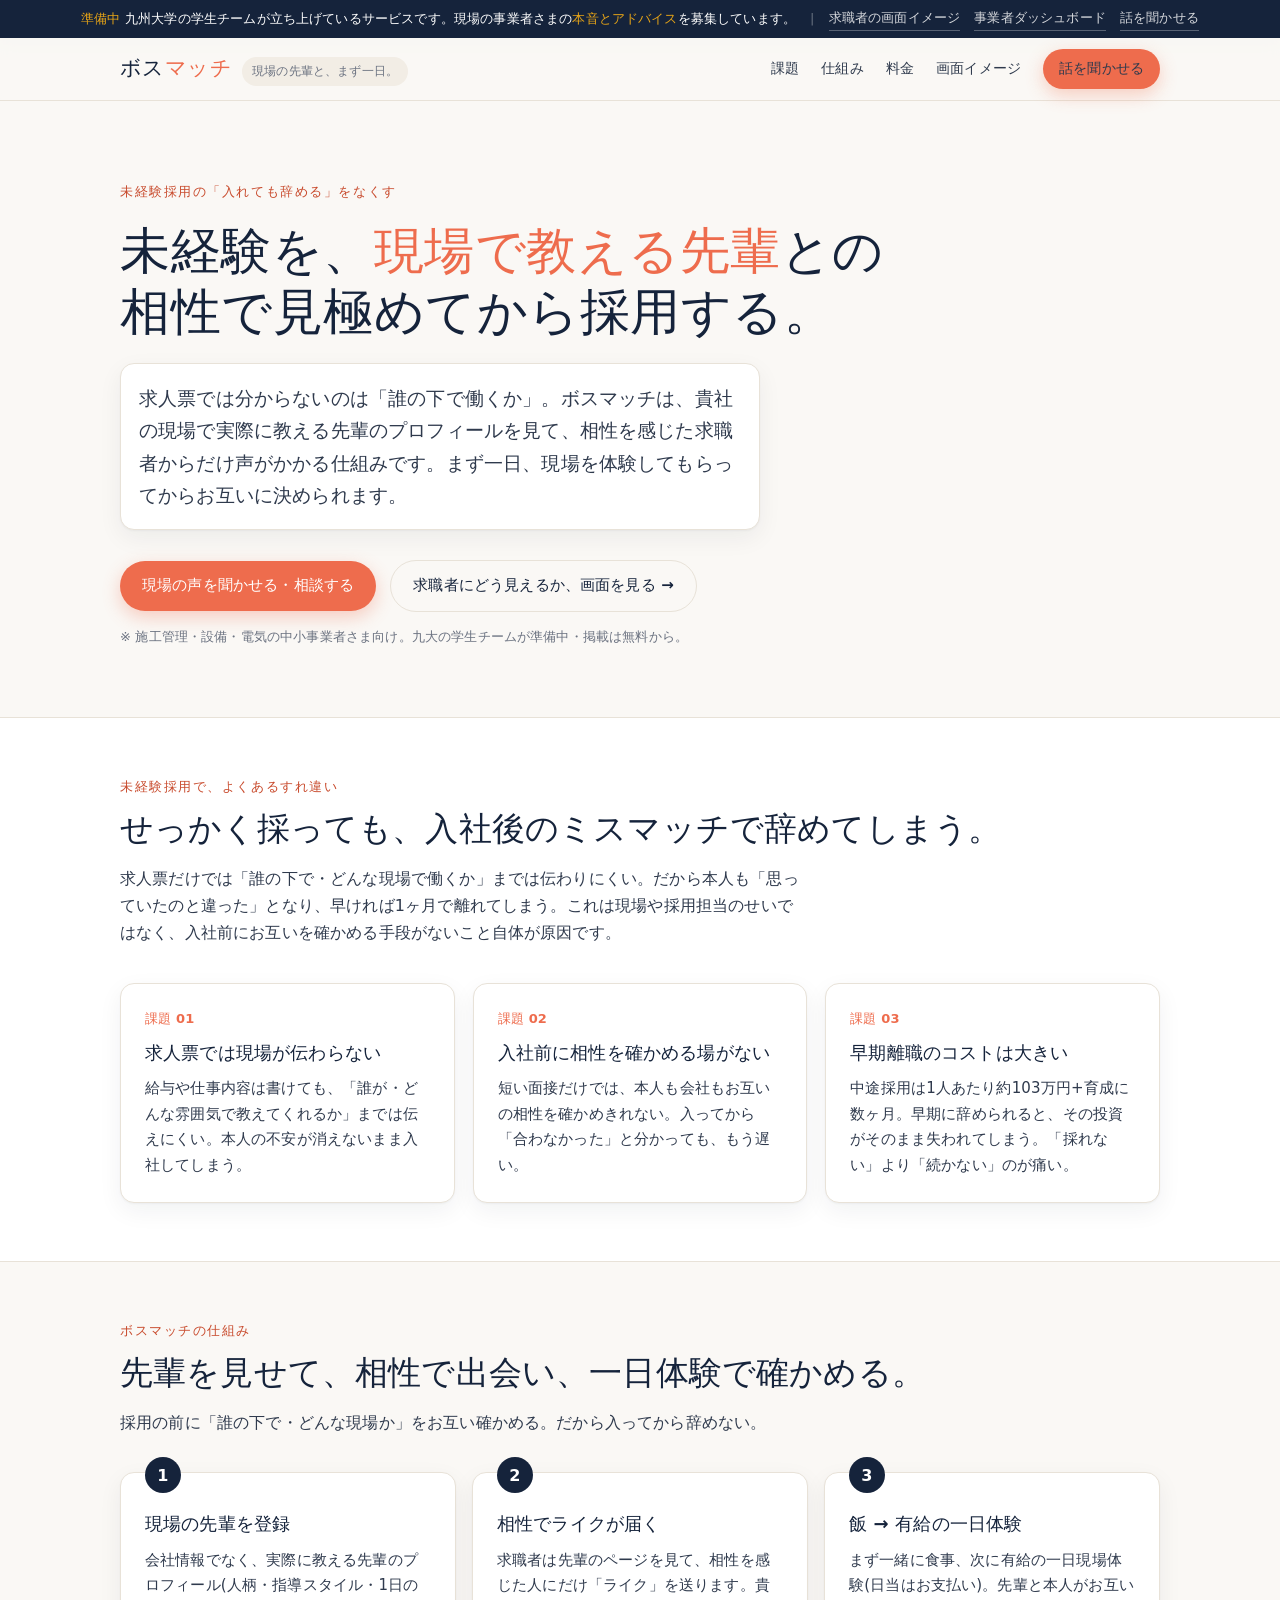
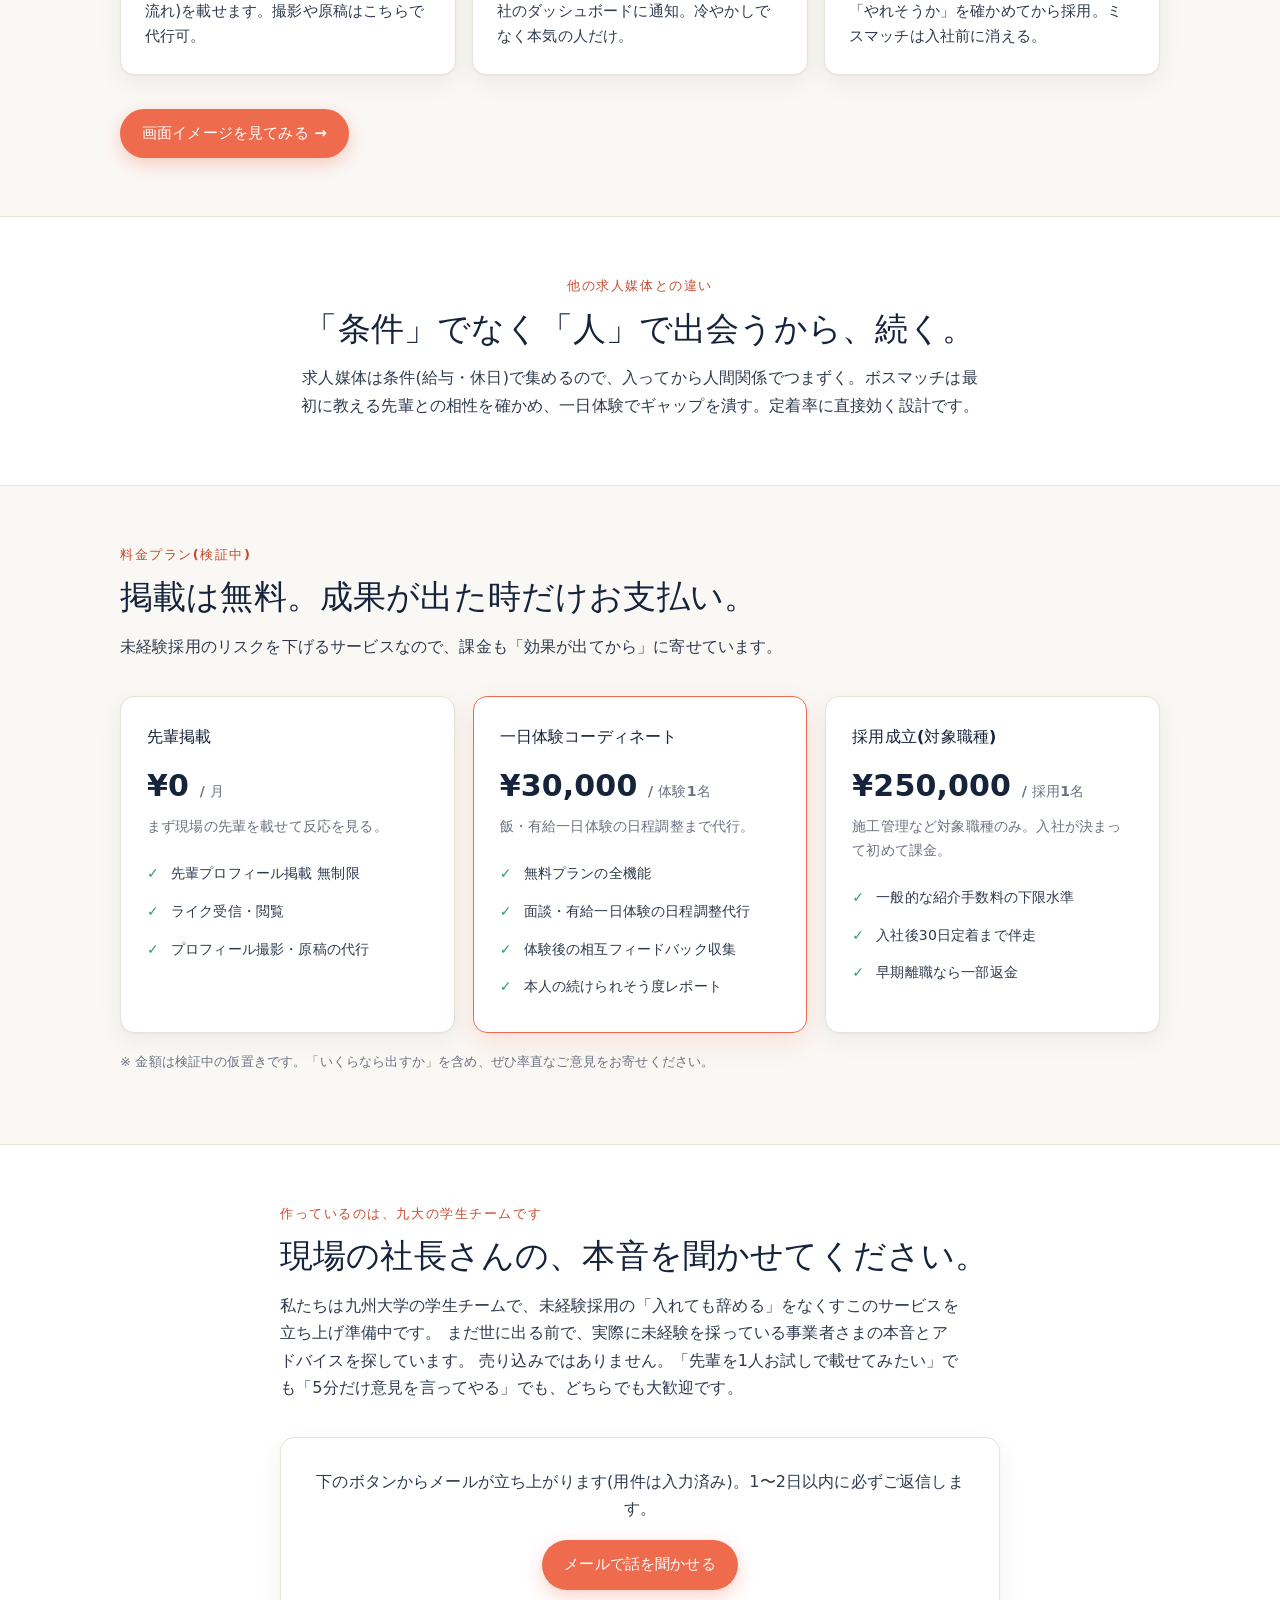
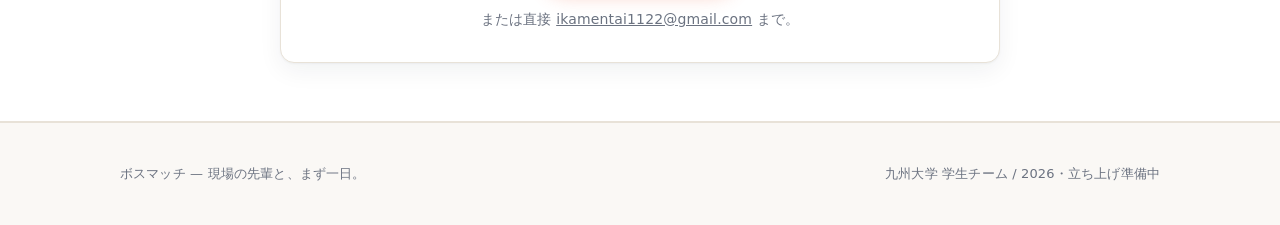
==== index.html @ 713e3112 "sync from claude-system@71041a8" ====
<!DOCTYPE html>
<html lang="ja">
<head>
<meta charset="utf-8">
<meta name="viewport" content="width=device-width, initial-scale=1">
<title>ボスマッチ｜現場の先輩と相性で出会い、一日体験してから採用する</title>
<meta name="description" content="ボスマッチは、未経験採用の『入れても辞める』を、現場で実際に教える先輩との相性マッチング＋有給の一日職場体験でなくす仕組みです。施工管理・設備・電気の中小事業者向け。九州大学の学生チームが立ち上げ準備中で、現場の事業者さまの声を募集しています。">
<meta name="robots" content="index,follow">
<link rel="canonical" href="https://ikamentai1122.github.io/zeroichi-mockup/">
<!-- OGP -->
<meta property="og:type" content="website">
<meta property="og:title" content="ボスマッチ｜現場の先輩と相性で出会い、一日体験してから採用する">
<meta property="og:description" content="未経験採用の『入れても辞める』を、教える先輩との相性＋一日職場体験でなくす。九大の学生チームが準備中。現場の声を募集しています。">
<meta property="og:url" content="https://ikamentai1122.github.io/zeroichi-mockup/">
<meta property="og:site_name" content="ボスマッチ">
<meta property="og:locale" content="ja_JP">
<meta name="twitter:card" content="summary">
<link rel="stylesheet" href="styles.css">
<script type="application/ld+json">
{
  "@context": "https://schema.org",
  "@graph": [
    {"@type": "Organization", "name": "ボスマッチ", "url": "https://ikamentai1122.github.io/zeroichi-mockup/", "description": "未経験採用の『入れても辞める』を、現場で実際に教える先輩との相性マッチング＋有給の一日職場体験でなくすサービス。九州大学の学生チームが運営。", "areaServed": "福岡", "email": "ikamentai1122@gmail.com"},
    {"@type": "WebSite", "name": "ボスマッチ", "url": "https://ikamentai1122.github.io/zeroichi-mockup/", "inLanguage": "ja"}
  ]
}
</script>
</head>
<body>

<!-- 正直バナー: モック偽装でなく「学生が準備中・声を募集」 -->
<div class="demobar">
  <span><b>準備中</b> 九州大学の学生チームが立ち上げているサービスです。現場の事業者さまの<b>本音とアドバイス</b>を募集しています。</span>
  <span class="sep">|</span>
  <a href="seekers.html">求職者の画面イメージ</a>
  <a href="employer.html">事業者ダッシュボード</a>
  <a href="#contact">話を聞かせる</a>
</div>

<header class="site">
  <div class="wrap bar">
    <a class="brand" href="index.html">
      <span class="mark">ボス<em>マッチ</em></span>
      <span class="tag">現場の先輩と、まず一日。</span>
    </a>
    <nav class="navlinks">
      <a href="#problem">課題</a>
      <a href="#how">仕組み</a>
      <a href="#price">料金</a>
      <a href="seekers.html">画面イメージ</a>
      <a class="btn btn-primary btn-sm" href="#contact">話を聞かせる</a>
    </nav>
  </div>
</header>

<!-- HERO -->
<section class="hero">
  <div class="wrap">
    <span class="kicker">未経験採用の「入れても辞める」をなくす</span>
    <h1>未経験を、<em>現場で教える先輩</em>との<br>相性で見極めてから採用する。</h1>
    <p class="lead">
      求人票では分からないのは「誰の下で働くか」。ボスマッチは、貴社の<b>現場で実際に教える先輩</b>のプロフィールを見て、相性を感じた求職者からだけ声がかかる仕組みです。まず一日、現場を体験してもらってからお互いに決められます。
    </p>
    <div class="cta-row">
      <a class="btn btn-primary" href="#contact">現場の声を聞かせる・相談する</a>
      <a class="btn btn-ghost" href="seekers.html">求職者にどう見えるか、画面を見る →</a>
    </div>
    <p class="note">※ 施工管理・設備・電気の中小事業者さま向け。九大の学生チームが準備中・掲載は無料から。</p>
  </div>
</section>

<!-- PROBLEM -->
<section class="block alt" id="problem">
  <div class="wrap">
    <p class="eyebrow">未経験採用で、よくあるすれ違い</p>
    <h2 class="section">せっかく採っても、入社後のミスマッチで辞めてしまう。</h2>
    <p class="section-lead">求人票だけでは「誰の下で・どんな現場で働くか」までは伝わりにくい。だから本人も「思っていたのと違った」となり、早ければ1ヶ月で離れてしまう。これは現場や採用担当のせいではなく、<b>入社前にお互いを確かめる手段がない</b>こと自体が原因です。</p>
    <div class="cols">
      <div class="card">
        <div class="ix">課題 01</div>
        <h3>求人票では現場が伝わらない</h3>
        <p>給与や仕事内容は書けても、「誰が・どんな雰囲気で教えてくれるか」までは伝えにくい。本人の不安が消えないまま入社してしまう。</p>
      </div>
      <div class="card">
        <div class="ix">課題 02</div>
        <h3>入社前に相性を確かめる場がない</h3>
        <p>短い面接だけでは、本人も会社もお互いの相性を確かめきれない。入ってから「合わなかった」と分かっても、もう遅い。</p>
      </div>
      <div class="card">
        <div class="ix">課題 03</div>
        <h3>早期離職のコストは大きい</h3>
        <p>中途採用は1人あたり約103万円+育成に数ヶ月。早期に辞められると、その投資がそのまま失われてしまう。「採れない」より「続かない」のが痛い。</p>
      </div>
    </div>
  </div>
</section>

<!-- HOW IT WORKS -->
<section class="block" id="how">
  <div class="wrap">
    <p class="eyebrow">ボスマッチの仕組み</p>
    <h2 class="section">先輩を見せて、相性で出会い、一日体験で確かめる。</h2>
    <p class="section-lead">採用の前に「誰の下で・どんな現場か」をお互い確かめる。だから入ってから辞めない。</p>
    <div class="steps">
      <div class="step">
        <h3>現場の先輩を登録</h3>
        <p>会社情報でなく、<b>実際に教える先輩</b>のプロフィール(人柄・指導スタイル・1日の流れ)を載せます。撮影や原稿はこちらで代行可。</p>
      </div>
      <div class="step">
        <h3>相性でライクが届く</h3>
        <p>求職者は先輩のページを見て、相性を感じた人にだけ「ライク」を送ります。貴社のダッシュボードに通知。冷やかしでなく本気の人だけ。</p>
      </div>
      <div class="step">
        <h3>飯 → 有給の一日体験</h3>
        <p>まず一緒に食事、次に<b>有給の一日現場体験</b>(日当はお支払い)。先輩と本人がお互い「やれそうか」を確かめてから採用。ミスマッチは入社前に消える。</p>
      </div>
    </div>
    <div style="margin-top:34px">
      <a class="btn btn-primary" href="seekers.html">画面イメージを見てみる →</a>
    </div>
  </div>
</section>

<!-- WHY -->
<section class="block alt">
  <div class="wrap narrow" style="text-align:center">
    <p class="eyebrow">他の求人媒体との違い</p>
    <h2 class="section">「条件」でなく「人」で出会うから、続く。</h2>
    <p class="section-lead" style="margin:0 auto 8px">求人媒体は条件(給与・休日)で集めるので、入ってから人間関係でつまずく。ボスマッチは最初に<b>教える先輩との相性</b>を確かめ、一日体験でギャップを潰す。定着率に直接効く設計です。</p>
  </div>
</section>

<!-- PRICING -->
<section class="block" id="price">
  <div class="wrap">
    <p class="eyebrow">料金プラン(検証中)</p>
    <h2 class="section">掲載は無料。成果が出た時だけお支払い。</h2>
    <p class="section-lead">未経験採用のリスクを下げるサービスなので、課金も「効果が出てから」に寄せています。</p>
    <div class="price-grid">
      <div class="plan">
        <div class="pname">先輩掲載</div>
        <div class="pprice">¥0 <small>/ 月</small></div>
        <p style="color:var(--muted);font-size:14px;margin:0">まず現場の先輩を載せて反応を見る。</p>
        <ul>
          <li>先輩プロフィール掲載 無制限</li>
          <li>ライク受信・閲覧</li>
          <li>プロフィール撮影・原稿の代行</li>
        </ul>
      </div>
      <div class="plan featured">
        <div class="pname">一日体験コーディネート</div>
        <div class="pprice">¥30,000 <small>/ 体験1名</small></div>
        <p style="color:var(--muted);font-size:14px;margin:0">飯・有給一日体験の日程調整まで代行。</p>
        <ul>
          <li>無料プランの全機能</li>
          <li>面談・有給一日体験の日程調整代行</li>
          <li>体験後の相互フィードバック収集</li>
          <li>本人の続けられそう度レポート</li>
        </ul>
      </div>
      <div class="plan">
        <div class="pname">採用成立(対象職種)</div>
        <div class="pprice">¥250,000 <small>/ 採用1名</small></div>
        <p style="color:var(--muted);font-size:14px;margin:0">施工管理など対象職種のみ。入社が決まって初めて課金。</p>
        <ul>
          <li>一般的な紹介手数料の下限水準</li>
          <li>入社後30日定着まで伴走</li>
          <li>早期離職なら一部返金</li>
        </ul>
      </div>
    </div>
    <p class="price-note">※ 金額は検証中の仮置きです。「いくらなら出すか」を含め、ぜひ率直なご意見をお寄せください。</p>
  </div>
</section>

<!-- CONTACT / 正直な学生起業の声募集 -->
<section class="block alt" id="contact">
  <div class="wrap narrow">
    <p class="eyebrow">作っているのは、九大の学生チームです</p>
    <h2 class="section">現場の社長さんの、本音を聞かせてください。</h2>
    <p class="section-lead">
      私たちは九州大学の学生チームで、未経験採用の「入れても辞める」をなくすこのサービスを立ち上げ準備中です。
      まだ世に出る前で、<b>実際に未経験を採っている事業者さまの本音とアドバイス</b>を探しています。
      売り込みではありません。「先輩を1人お試しで載せてみたい」でも「5分だけ意見を言ってやる」でも、どちらでも大歓迎です。
    </p>
    <div class="formcard" style="text-align:center">
      <p style="margin:0 0 18px;color:var(--ink-soft)">下のボタンからメールが立ち上がります(用件は入力済み)。1〜2日以内に必ずご返信します。</p>
      <a class="btn btn-primary"
         href="mailto:ikamentai1122@gmail.com?subject=%E3%83%9C%E3%82%B9%E3%83%9E%E3%83%83%E3%83%81%E3%81%B8%E3%81%AE%E9%80%A3%E7%B5%A1&body=%0A%E2%96%A0%E4%BC%9A%E7%A4%BE%E5%90%8D%EF%BC%9A%0A%E2%96%A0%E6%A5%AD%E7%A8%AE%EF%BC%88%E6%96%BD%E5%B7%A5%E7%AE%A1%E7%90%86%2F%E8%A8%AD%E5%82%99%2F%E9%9B%BB%E6%B0%97%E3%81%AA%E3%81%A9%EF%BC%89%EF%BC%9A%0A%E2%96%A0%E3%81%94%E6%8B%85%E5%BD%93%E8%80%85%E5%90%8D%EF%BC%9A%0A%0A%E2%96%A0%E4%BC%9D%E3%81%88%E3%81%9F%E3%81%84%E3%81%93%E3%81%A8%EF%BC%88%E3%81%A9%E3%82%8C%E3%81%8B%EF%BC%89%EF%BC%9A%0A%E3%83%BB%E5%85%88%E8%BC%A9%E3%82%921%E4%BA%BA%E3%81%8A%E8%A9%A6%E3%81%97%E3%81%A7%E8%BC%89%E3%81%9B%E3%81%A6%E3%81%BF%E3%81%9F%E3%81%84%0A%E3%83%BB5%E5%88%86%E3%81%A0%E3%81%91%E6%84%8F%E8%A6%8B%E3%82%92%E8%A8%80%E3%81%86%0A%0A%E2%96%A0%EF%BC%88%E3%82%82%E3%81%97%E3%82%88%E3%81%91%E3%82%8C%E3%81%B0%EF%BC%89%E3%81%93%E3%81%AE%E4%BB%95%E7%B5%84%E3%81%BF%E3%81%AB%E3%81%84%E3%81%8F%E3%82%89%E3%81%BE%E3%81%A7%E3%81%AA%E3%82%89%E5%87%BA%E3%81%9B%E3%82%8B%E3%81%8B%EF%BC%9A%0A">
        メールで話を聞かせる
      </a>
      <p style="margin:18px 0 0;font-size:14px;color:var(--muted)">
        または直接 <a href="mailto:ikamentai1122@gmail.com">ikamentai1122@gmail.com</a> まで。
      </p>
    </div>
  </div>
</section>

<footer class="site">
  <div class="wrap">
    <span>ボスマッチ — 現場の先輩と、まず一日。</span>
    <span>九州大学 学生チーム / 2026・立ち上げ準備中</span>
  </div>
</footer>

</body>
</html>

<!-- deploy 2026-06-25T09:44Z -->
---- styles.css ----
/* ボスマッチ — pitch 用モック共通スタイル。依存なし。 */
:root {
  --paper: #faf8f5;
  --surface: #ffffff;
  --ink: #15233b;
  --ink-soft: #2f3a4d;
  --muted: #6b7280;
  --line: #e8e2d8;
  --accent: #ee6c4d;      /* CTA / like */
  --accent-ink: #c84a2c;
  --navy: #15233b;
  --good: #2e9e6b;
  --amber: #e6a417;
  --radius: 14px;
  --shadow: 0 1px 2px rgba(21,35,59,.04), 0 8px 24px rgba(21,35,59,.06);
  --maxw: 1080px;
  font-synthesis-weight: none;
}

* { box-sizing: border-box; }
html { -webkit-text-size-adjust: 100%; }
body {
  margin: 0;
  font-family: system-ui, -apple-system, "Hiragino Kaku Gothic ProN",
    "Yu Gothic", Meiryo, sans-serif;
  color: var(--ink);
  background: var(--paper);
  line-height: 1.7;
  letter-spacing: .01em;
}
a { color: inherit; }
img { max-width: 100%; }

/* ---- demo bar ---- */
.demobar {
  background: var(--navy);
  color: #fff;
  font-size: 13px;
  padding: 7px 16px;
  display: flex;
  gap: 14px;
  align-items: center;
  justify-content: center;
  flex-wrap: wrap;
}
.demobar b { color: var(--amber); font-weight: 700; }
.demobar a {
  color: #fff;
  text-decoration: none;
  opacity: .82;
  border-bottom: 1px solid rgba(255,255,255,.35);
  padding-bottom: 1px;
}
.demobar a:hover { opacity: 1; }
.demobar .sep { opacity: .35; }

/* ---- layout ---- */
.wrap { max-width: var(--maxw); margin: 0 auto; padding: 0 20px; }
.narrow { max-width: 760px; }

/* ---- top nav ---- */
header.site {
  position: sticky; top: 0; z-index: 20;
  background: rgba(250,248,245,.86);
  backdrop-filter: saturate(1.4) blur(8px);
  border-bottom: 1px solid var(--line);
}
.site .bar {
  display: flex; align-items: center; justify-content: space-between;
  height: 62px;
}
.brand { display: flex; align-items: baseline; gap: 10px; text-decoration: none; }
.brand .mark {
  font-weight: 800; font-size: 21px; letter-spacing: .02em; color: var(--ink);
}
.brand .mark em { color: var(--accent); font-style: normal; }
.brand .tag { font-size: 12px; color: var(--muted); }
.navlinks { display: flex; gap: 22px; align-items: center; font-size: 14px; }
.navlinks a { text-decoration: none; color: var(--ink-soft); }
.navlinks a:hover { color: var(--accent-ink); }

/* ---- buttons ---- */
.btn {
  display: inline-flex; align-items: center; gap: 8px;
  font: inherit; font-weight: 700; font-size: 15px;
  padding: 12px 22px; border-radius: 999px; border: 0; cursor: pointer;
  text-decoration: none; transition: transform .05s ease, box-shadow .2s;
}
.btn:active { transform: translateY(1px); }
.btn-primary { background: var(--accent); color: #fff; box-shadow: 0 6px 18px rgba(238,108,77,.32); }
.btn-primary:hover { background: var(--accent-ink); }
.btn-ghost { background: transparent; color: var(--ink); border: 1px solid var(--line); }
.btn-ghost:hover { border-color: var(--ink); }
.btn-sm { padding: 8px 16px; font-size: 14px; }

/* ---- hero (LP) ---- */
.hero { padding: 76px 0 56px; }
.kicker {
  display: inline-block; font-size: 13px; font-weight: 700; letter-spacing: .12em;
  color: var(--accent-ink); text-transform: none; margin-bottom: 18px;
}
.hero h1 {
  font-size: clamp(30px, 5vw, 50px); line-height: 1.22; margin: 0 0 20px;
  letter-spacing: .01em; font-weight: 800;
}
.hero h1 em { color: var(--accent); font-style: normal; }
.hero p.lead { font-size: clamp(16px, 2.2vw, 19px); color: var(--ink-soft); max-width: 640px; margin: 0 0 30px; }
.hero .cta-row { display: flex; gap: 14px; flex-wrap: wrap; align-items: center; }
.hero .note { font-size: 13px; color: var(--muted); margin-top: 14px; }

/* ---- generic section ---- */
section.block { padding: 58px 0; }
section.block.alt { background: var(--surface); border-top: 1px solid var(--line); border-bottom: 1px solid var(--line); }
.eyebrow { font-size: 13px; font-weight: 700; letter-spacing: .12em; color: var(--accent-ink); margin: 0 0 10px; }
h2.section { font-size: clamp(24px, 3.4vw, 33px); margin: 0 0 14px; font-weight: 800; line-height: 1.3; }
.section-lead { color: var(--ink-soft); max-width: 680px; margin: 0 0 36px; font-size: 16px; }

/* ---- problem cards ---- */
.cols { display: grid; gap: 18px; grid-template-columns: repeat(3, 1fr); }
@media (max-width: 820px) { .cols { grid-template-columns: 1fr; } }
.card {
  background: var(--surface); border: 1px solid var(--line);
  border-radius: var(--radius); padding: 24px; box-shadow: var(--shadow);
}
.card .ix { font-size: 13px; font-weight: 700; color: var(--accent); margin-bottom: 8px; }
.card h3 { margin: 0 0 8px; font-size: 18px; }
.card p { margin: 0; color: var(--ink-soft); font-size: 15px; }

/* ---- steps ---- */
.steps { counter-reset: s; display: grid; gap: 16px; grid-template-columns: repeat(3,1fr); }
@media (max-width: 820px) { .steps { grid-template-columns: 1fr; } }
.step { position: relative; background: var(--surface); border: 1px solid var(--line); border-radius: var(--radius); padding: 28px 24px 24px; box-shadow: var(--shadow); }
.step::before {
  counter-increment: s; content: counter(s);
  position: absolute; top: -16px; left: 24px;
  width: 36px; height: 36px; border-radius: 50%;
  background: var(--navy); color: #fff; font-weight: 800;
  display: grid; place-items: center; font-size: 16px;
}
.step h3 { margin: 8px 0 8px; font-size: 18px; }
.step p { margin: 0; color: var(--ink-soft); font-size: 15px; }

/* ---- pricing ---- */
.price-grid { display: grid; gap: 18px; grid-template-columns: repeat(3,1fr); }
@media (max-width: 820px) { .price-grid { grid-template-columns: 1fr; } }
.plan { background: var(--surface); border: 1px solid var(--line); border-radius: var(--radius); padding: 26px; box-shadow: var(--shadow); }
.plan.featured { border-color: var(--accent); box-shadow: 0 10px 30px rgba(238,108,77,.16); }
.plan .pname { font-weight: 700; font-size: 16px; }
.plan .pprice { font-size: 30px; font-weight: 800; margin: 10px 0 4px; }
.plan .pprice small { font-size: 14px; color: var(--muted); font-weight: 600; }
.plan ul { padding-left: 0; list-style: none; margin: 16px 0 0; }
.plan li { padding: 7px 0 7px 24px; position: relative; font-size: 14px; color: var(--ink-soft); }
.plan li::before { content: "✓"; position: absolute; left: 0; color: var(--good); font-weight: 800; }
.price-note { font-size: 13px; color: var(--muted); margin-top: 18px; }

/* ---- lead form ---- */
.formcard { background: var(--surface); border: 1px solid var(--line); border-radius: var(--radius); padding: 30px; box-shadow: var(--shadow); }
.formrow { display: grid; gap: 14px; grid-template-columns: 1fr 1fr; }
@media (max-width: 640px) { .formrow { grid-template-columns: 1fr; } }
label.fl { font-size: 13px; font-weight: 700; color: var(--ink-soft); display: block; margin-bottom: 6px; }
.inp { width: 100%; padding: 11px 13px; border: 1px solid var(--line); border-radius: 10px; font: inherit; background: #fff; }
.inp:focus { outline: 2px solid rgba(238,108,77,.4); border-color: var(--accent); }

/* ---- footer ---- */
footer.site { padding: 40px 0; border-top: 1px solid var(--line); color: var(--muted); font-size: 13px; }
footer.site .wrap { display: flex; justify-content: space-between; gap: 16px; flex-wrap: wrap; }

/* ===== matching app shell (seekers / employer) ===== */
.appshell { max-width: 900px; margin: 0 auto; padding: 24px 20px 60px; }
.apphead { display: flex; align-items: baseline; justify-content: space-between; gap: 12px; margin-bottom: 6px; flex-wrap: wrap; }
.apphead h1 { font-size: 24px; margin: 0; }
.apphead .sub { color: var(--muted); font-size: 14px; margin: 4px 0 22px; }
.bizchip { display: inline-flex; align-items: center; gap: 8px; background: var(--surface); border: 1px solid var(--line); border-radius: 999px; padding: 6px 14px; font-size: 13px; font-weight: 700; box-shadow: var(--shadow); }
.bizchip .dot { width: 8px; height: 8px; border-radius: 50%; background: var(--good); }

/* mentor grid */
.mentors { display: grid; gap: 16px; grid-template-columns: repeat(2,1fr); }
@media (max-width: 680px) { .mentors { grid-template-columns: 1fr; } }
.mentor { background: var(--surface); border: 1px solid var(--line); border-radius: var(--radius); padding: 18px; box-shadow: var(--shadow); cursor: pointer; transition: border-color .15s, transform .05s; }
.mentor:hover { border-color: #d8cfc1; }
.mentor:active { transform: translateY(1px); }
.mentor .top { display: flex; gap: 14px; align-items: center; }
.avatar { width: 56px; height: 56px; border-radius: 50%; display: grid; place-items: center; font-weight: 800; color: #fff; font-size: 20px; flex: 0 0 auto; }
.mentor .name { font-weight: 800; font-size: 17px; }
.mentor .role { font-size: 13px; color: var(--muted); }
.mentor .blurb { margin: 12px 0 0; font-size: 14px; color: var(--ink-soft); display: -webkit-box; -webkit-line-clamp: 4; -webkit-box-orient: vertical; overflow: hidden; }
.mbti { display: inline-block; font-size: 11px; font-weight: 800; letter-spacing: .04em; background: #ece6fb; color: #6a4bb5; padding: 2px 8px; border-radius: 999px; vertical-align: middle; margin-left: 4px; }
.tags { display: flex; gap: 6px; flex-wrap: wrap; margin-top: 12px; }
.tag { font-size: 12px; background: #f2ede5; color: var(--ink-soft); padding: 4px 10px; border-radius: 999px; }
.tag.live { background: #eafaf1; color: var(--good); }
.mentor .row { display: flex; align-items: center; justify-content: space-between; margin-top: 14px; }
.likebtn { display: inline-flex; align-items: center; gap: 7px; border: 1px solid var(--line); background: #fff; color: var(--accent-ink); font: inherit; font-weight: 700; font-size: 14px; padding: 8px 16px; border-radius: 999px; cursor: pointer; }
.likebtn:hover { border-color: var(--accent); }
.likebtn.liked { background: var(--accent); color: #fff; border-color: var(--accent); }
.likebtn .h { font-size: 15px; }

/* modal */
.modal-bg { position: fixed; inset: 0; background: rgba(21,35,59,.5); display: none; align-items: center; justify-content: center; padding: 20px; z-index: 60; }
.modal-bg.open { display: flex; }
.modal { background: var(--surface); border-radius: 18px; max-width: 480px; width: 100%; padding: 26px; box-shadow: 0 24px 60px rgba(0,0,0,.3); max-height: 90vh; overflow: auto; }
.modal .x { float: right; border: 0; background: none; font-size: 22px; cursor: pointer; color: var(--muted); line-height: 1; }
.modal h3 { margin: 4px 0 2px; font-size: 21px; }
.modal .mrole { color: var(--muted); font-size: 14px; margin-bottom: 14px; }
.modal .field { margin: 12px 0; }
.modal .field .k { font-size: 12px; font-weight: 700; color: var(--accent-ink); letter-spacing: .04em; }
.modal .field .v { font-size: 15px; color: var(--ink-soft); }
.modal .actions { margin-top: 20px; display: flex; gap: 10px; }

/* employer leads */
.leads { display: grid; gap: 14px; }
.lead { background: var(--surface); border: 1px solid var(--line); border-radius: var(--radius); padding: 18px; box-shadow: var(--shadow); }
.lead .lt { display: flex; gap: 14px; align-items: center; }
.lead .seeker { font-weight: 800; font-size: 16px; }
.lead .meta { font-size: 13px; color: var(--muted); }
.lead .liketo { font-size: 14px; color: var(--ink-soft); margin: 12px 0 0; }
.lead .liketo b { color: var(--ink); }
.lead .actions { display: flex; gap: 10px; margin-top: 14px; flex-wrap: wrap; }
.badge-new { font-size: 11px; font-weight: 800; color: #fff; background: var(--accent); padding: 3px 9px; border-radius: 999px; margin-left: 8px; }
.lead.contacted { opacity: .72; }
.status-pill { font-size: 12px; font-weight: 700; color: var(--good); display: inline-flex; align-items: center; gap: 6px; }
.empty { text-align: center; color: var(--muted); padding: 48px 20px; border: 1px dashed var(--line); border-radius: var(--radius); }

/* toast */
.toast { position: fixed; left: 50%; bottom: 28px; transform: translateX(-50%) translateY(20px); background: var(--navy); color: #fff; padding: 13px 20px; border-radius: 12px; font-size: 14px; box-shadow: 0 12px 30px rgba(0,0,0,.25); opacity: 0; pointer-events: none; transition: all .3s; z-index: 80; max-width: 90vw; }
.toast.show { opacity: 1; transform: translateX(-50%) translateY(0); }

/* ===== mobile (phones) ===== */
@media (max-width: 720px) {
  .wrap { padding: 0 16px; }

  /* demo bar — compact, tidy wrapping */
  .demobar { font-size: 11.5px; gap: 6px 12px; padding: 6px 14px; line-height: 1.5; }
  .demobar .sep { display: none; }

  /* top nav — drop in-page anchor links, keep brand + primary CTA.
     (page navigation is still available from the DEMO bar above) */
  .site .bar { height: 56px; }
  .brand .mark { font-size: 19px; }
  .brand .tag { display: none; }
  .navlinks { gap: 0; }
  .navlinks a:not(.btn) { display: none; }
  .navlinks .btn-sm { padding: 8px 14px; }

  /* tighter vertical rhythm */
  .hero { padding: 40px 0 34px; }
  .hero .cta-row { gap: 10px; }
  .hero .cta-row .btn { width: 100%; justify-content: center; }
  section.block { padding: 40px 0; }
  .section-lead { margin-bottom: 26px; }

  /* roomier-but-not-huge cards */
  .card, .step, .plan { padding: 20px; }
  .formcard { padding: 22px 18px; }
}

@media (max-width: 480px) {
  .hero h1 { font-size: 28px; }
  .apphead h1 { font-size: 21px; }
  .modal { padding: 22px 18px; }
}
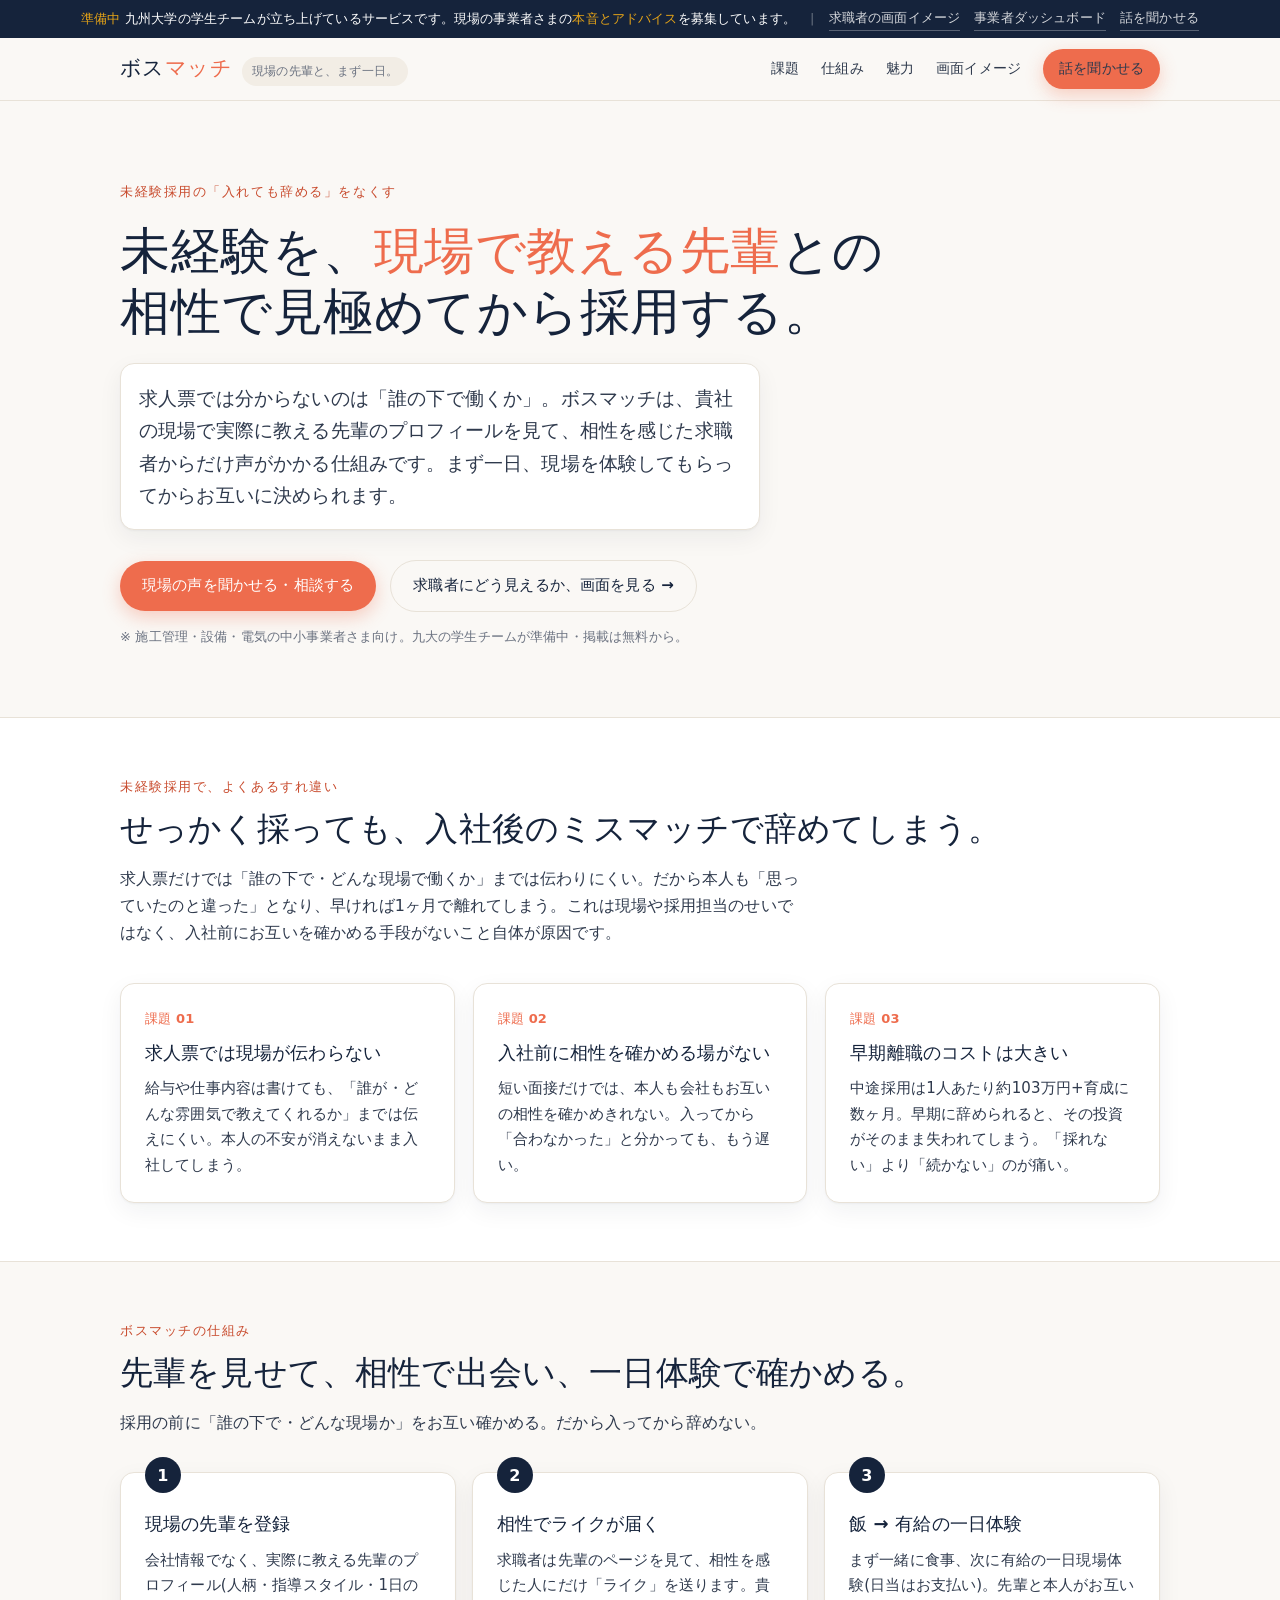
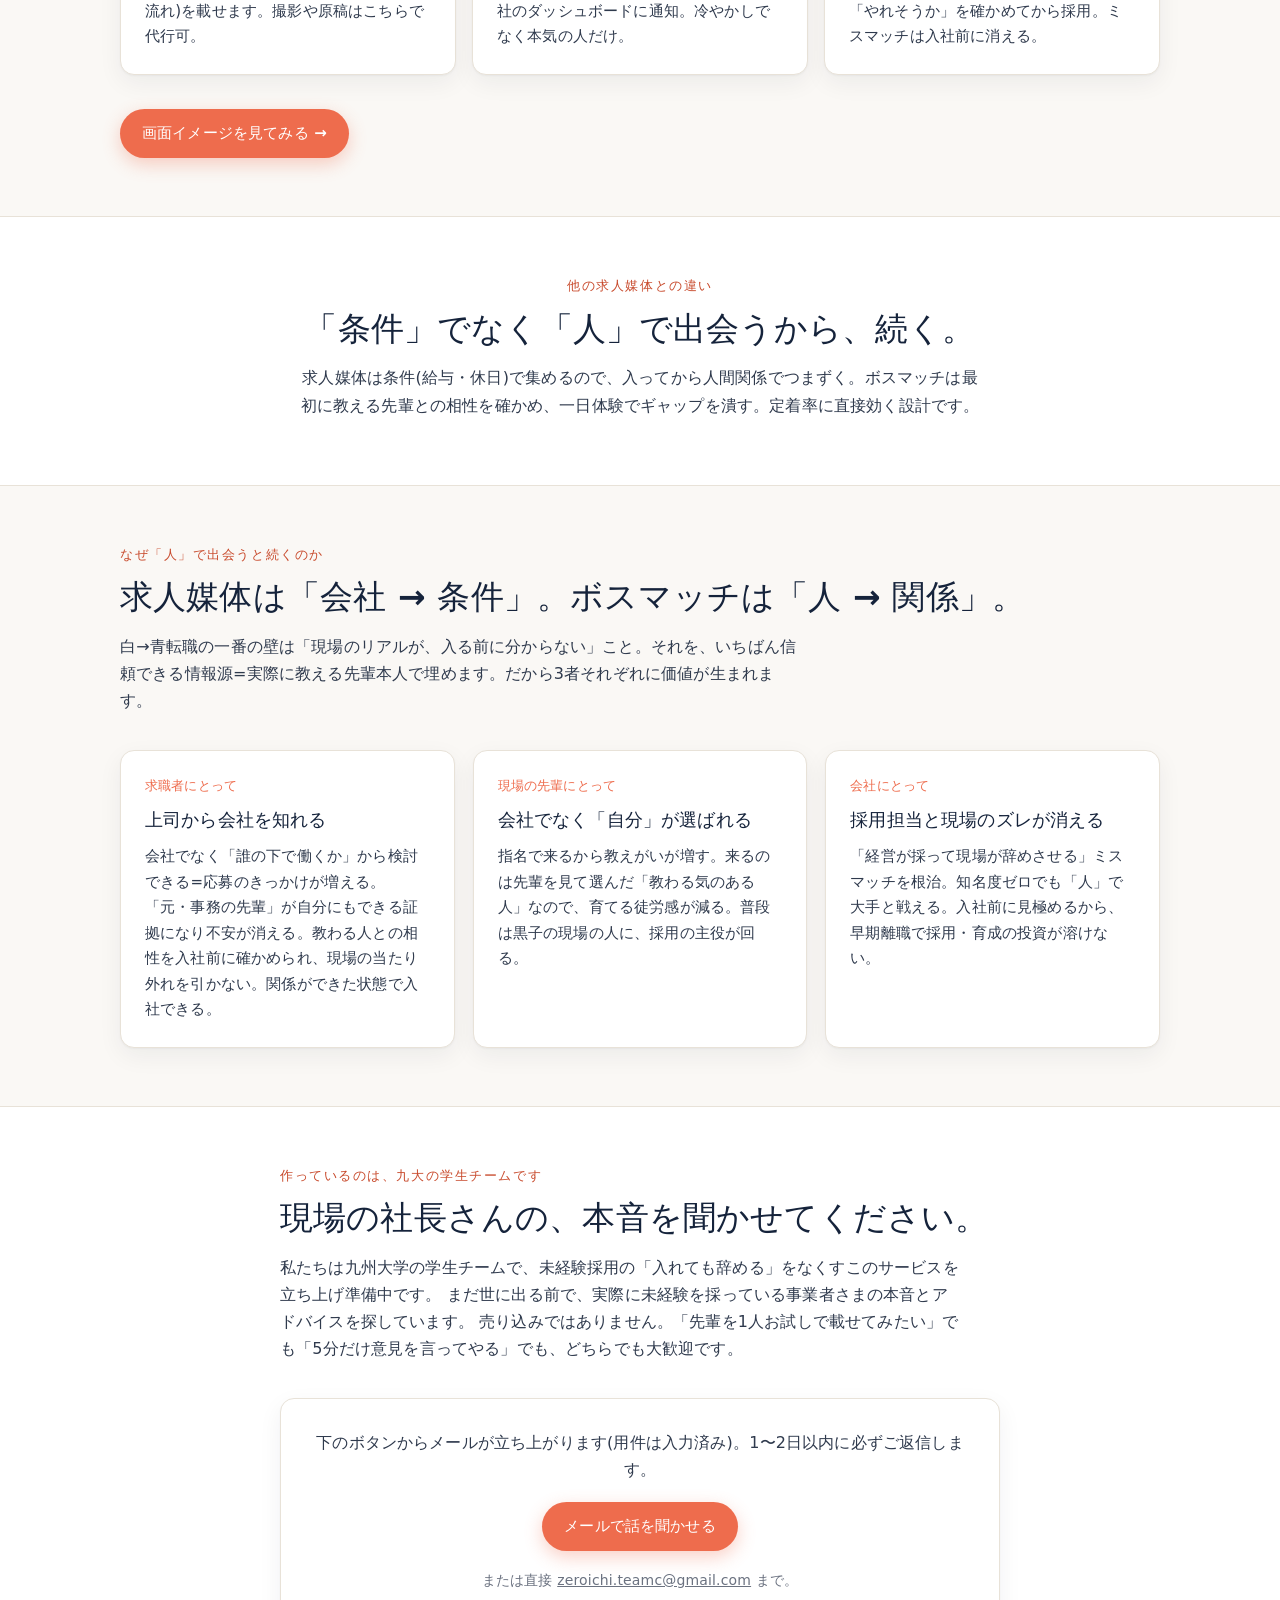
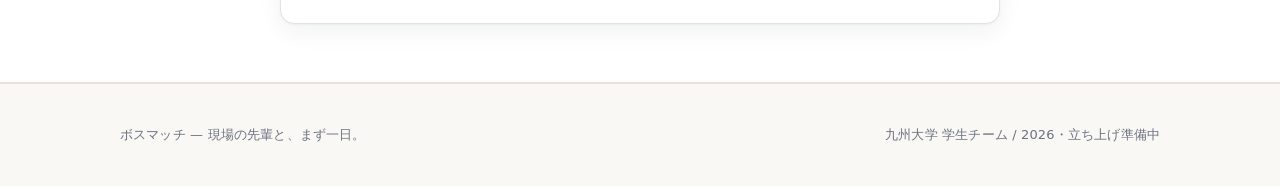
==== commit a9f6e4ec: "sync from claude-system@0bc0520" ====
--- a/index.html
+++ b/index.html
@@ -3,6 +3,7 @@
 <head>
 <meta charset="utf-8">
 <meta name="viewport" content="width=device-width, initial-scale=1">
+<meta name="google-site-verification" content="MDZ4ReIEOUEKO-KMH30pqpUJMdGcXRpo6S4hasslqj8" />
 <title>ボスマッチ｜現場の先輩と相性で出会い、一日体験してから採用する</title>
 <meta name="description" content="ボスマッチは、未経験採用の『入れても辞める』を、現場で実際に教える先輩との相性マッチング＋有給の一日職場体験でなくす仕組みです。施工管理・設備・電気の中小事業者向け。九州大学の学生チームが立ち上げ準備中で、現場の事業者さまの声を募集しています。">
 <meta name="robots" content="index,follow">
@@ -20,7 +21,7 @@
 {
   "@context": "https://schema.org",
   "@graph": [
-    {"@type": "Organization", "name": "ボスマッチ", "url": "https://ikamentai1122.github.io/zeroichi-mockup/", "description": "未経験採用の『入れても辞める』を、現場で実際に教える先輩との相性マッチング＋有給の一日職場体験でなくすサービス。九州大学の学生チームが運営。", "areaServed": "福岡", "email": "ikamentai1122@gmail.com"},
+    {"@type": "Organization", "name": "ボスマッチ", "url": "https://ikamentai1122.github.io/zeroichi-mockup/", "description": "未経験採用の『入れても辞める』を、現場で実際に教える先輩との相性マッチング＋有給の一日職場体験でなくすサービス。九州大学の学生チームが運営。", "areaServed": "福岡", "email": "zeroichi.teamc@gmail.com"},
     {"@type": "WebSite", "name": "ボスマッチ", "url": "https://ikamentai1122.github.io/zeroichi-mockup/", "inLanguage": "ja"}
   ]
 }
@@ -46,7 +47,7 @@
     <nav class="navlinks">
       <a href="#problem">課題</a>
       <a href="#how">仕組み</a>
-      <a href="#price">料金</a>
+      <a href="#value">魅力</a>
       <a href="seekers.html">画面イメージ</a>
       <a class="btn btn-primary btn-sm" href="#contact">話を聞かせる</a>
     </nav>
@@ -130,46 +131,29 @@
   </div>
 </section>
 
-<!-- PRICING -->
-<section class="block" id="price">
+<!-- VALUE / 魅力 -->
+<section class="block" id="value">
   <div class="wrap">
-    <p class="eyebrow">料金プラン(検証中)</p>
-    <h2 class="section">掲載は無料。成果が出た時だけお支払い。</h2>
-    <p class="section-lead">未経験採用のリスクを下げるサービスなので、課金も「効果が出てから」に寄せています。</p>
-    <div class="price-grid">
-      <div class="plan">
-        <div class="pname">先輩掲載</div>
-        <div class="pprice">¥0 <small>/ 月</small></div>
-        <p style="color:var(--muted);font-size:14px;margin:0">まず現場の先輩を載せて反応を見る。</p>
-        <ul>
-          <li>先輩プロフィール掲載 無制限</li>
-          <li>ライク受信・閲覧</li>
-          <li>プロフィール撮影・原稿の代行</li>
-        </ul>
+    <p class="eyebrow">なぜ「人」で出会うと続くのか</p>
+    <h2 class="section">求人媒体は「会社 → 条件」。ボスマッチは「人 → 関係」。</h2>
+    <p class="section-lead">白→青転職の一番の壁は「現場のリアルが、入る前に分からない」こと。それを、いちばん信頼できる情報源=<b>実際に教える先輩本人</b>で埋めます。だから3者それぞれに価値が生まれます。</p>
+    <div class="cols">
+      <div class="card">
+        <div class="ix">求職者にとって</div>
+        <h3>上司から会社を知れる</h3>
+        <p>会社でなく「誰の下で働くか」から検討できる=応募のきっかけが増える。「元・事務の先輩」が<b>自分にもできる証拠</b>になり不安が消える。教わる人との相性を入社前に確かめられ、現場の当たり外れを引かない。<b>関係ができた状態で入社できる</b>。</p>
       </div>
-      <div class="plan featured">
-        <div class="pname">一日体験コーディネート</div>
-        <div class="pprice">¥30,000 <small>/ 体験1名</small></div>
-        <p style="color:var(--muted);font-size:14px;margin:0">飯・有給一日体験の日程調整まで代行。</p>
-        <ul>
-          <li>無料プランの全機能</li>
-          <li>面談・有給一日体験の日程調整代行</li>
-          <li>体験後の相互フィードバック収集</li>
-          <li>本人の続けられそう度レポート</li>
-        </ul>
+      <div class="card">
+        <div class="ix">現場の先輩にとって</div>
+        <h3>会社でなく「自分」が選ばれる</h3>
+        <p>指名で来るから<b>教えがいが増す</b>。来るのは先輩を見て選んだ「教わる気のある人」なので、育てる徒労感が減る。普段は黒子の現場の人に、採用の主役が回る。</p>
       </div>
-      <div class="plan">
-        <div class="pname">採用成立(対象職種)</div>
-        <div class="pprice">¥250,000 <small>/ 採用1名</small></div>
-        <p style="color:var(--muted);font-size:14px;margin:0">施工管理など対象職種のみ。入社が決まって初めて課金。</p>
-        <ul>
-          <li>一般的な紹介手数料の下限水準</li>
-          <li>入社後30日定着まで伴走</li>
-          <li>早期離職なら一部返金</li>
-        </ul>
+      <div class="card">
+        <div class="ix">会社にとって</div>
+        <h3>採用担当と現場のズレが消える</h3>
+        <p>「経営が採って現場が辞めさせる」ミスマッチを根治。知名度ゼロでも<b>「人」で大手と戦える</b>。入社前に見極めるから、早期離職で採用・育成の投資が溶けない。</p>
       </div>
     </div>
-    <p class="price-note">※ 金額は検証中の仮置きです。「いくらなら出すか」を含め、ぜひ率直なご意見をお寄せください。</p>
   </div>
 </section>
 
@@ -186,11 +170,11 @@
     <div class="formcard" style="text-align:center">
       <p style="margin:0 0 18px;color:var(--ink-soft)">下のボタンからメールが立ち上がります(用件は入力済み)。1〜2日以内に必ずご返信します。</p>
       <a class="btn btn-primary"
-         href="mailto:ikamentai1122@gmail.com?subject=%E3%83%9C%E3%82%B9%E3%83%9E%E3%83%83%E3%83%81%E3%81%B8%E3%81%AE%E9%80%A3%E7%B5%A1&body=%0A%E2%96%A0%E4%BC%9A%E7%A4%BE%E5%90%8D%EF%BC%9A%0A%E2%96%A0%E6%A5%AD%E7%A8%AE%EF%BC%88%E6%96%BD%E5%B7%A5%E7%AE%A1%E7%90%86%2F%E8%A8%AD%E5%82%99%2F%E9%9B%BB%E6%B0%97%E3%81%AA%E3%81%A9%EF%BC%89%EF%BC%9A%0A%E2%96%A0%E3%81%94%E6%8B%85%E5%BD%93%E8%80%85%E5%90%8D%EF%BC%9A%0A%0A%E2%96%A0%E4%BC%9D%E3%81%88%E3%81%9F%E3%81%84%E3%81%93%E3%81%A8%EF%BC%88%E3%81%A9%E3%82%8C%E3%81%8B%EF%BC%89%EF%BC%9A%0A%E3%83%BB%E5%85%88%E8%BC%A9%E3%82%921%E4%BA%BA%E3%81%8A%E8%A9%A6%E3%81%97%E3%81%A7%E8%BC%89%E3%81%9B%E3%81%A6%E3%81%BF%E3%81%9F%E3%81%84%0A%E3%83%BB5%E5%88%86%E3%81%A0%E3%81%91%E6%84%8F%E8%A6%8B%E3%82%92%E8%A8%80%E3%81%86%0A%0A%E2%96%A0%EF%BC%88%E3%82%82%E3%81%97%E3%82%88%E3%81%91%E3%82%8C%E3%81%B0%EF%BC%89%E3%81%93%E3%81%AE%E4%BB%95%E7%B5%84%E3%81%BF%E3%81%AB%E3%81%84%E3%81%8F%E3%82%89%E3%81%BE%E3%81%A7%E3%81%AA%E3%82%89%E5%87%BA%E3%81%9B%E3%82%8B%E3%81%8B%EF%BC%9A%0A">
+         href="mailto:zeroichi.teamc@gmail.com?subject=%E3%83%9C%E3%82%B9%E3%83%9E%E3%83%83%E3%83%81%E3%81%B8%E3%81%AE%E9%80%A3%E7%B5%A1&body=%0A%E2%96%A0%E4%BC%9A%E7%A4%BE%E5%90%8D%EF%BC%9A%0A%E2%96%A0%E6%A5%AD%E7%A8%AE%EF%BC%88%E6%96%BD%E5%B7%A5%E7%AE%A1%E7%90%86%2F%E8%A8%AD%E5%82%99%2F%E9%9B%BB%E6%B0%97%E3%81%AA%E3%81%A9%EF%BC%89%EF%BC%9A%0A%E2%96%A0%E3%81%94%E6%8B%85%E5%BD%93%E8%80%85%E5%90%8D%EF%BC%9A%0A%0A%E2%96%A0%E4%BC%9D%E3%81%88%E3%81%9F%E3%81%84%E3%81%93%E3%81%A8%EF%BC%88%E3%81%A9%E3%82%8C%E3%81%8B%EF%BC%89%EF%BC%9A%0A%E3%83%BB%E5%85%88%E8%BC%A9%E3%82%921%E4%BA%BA%E3%81%8A%E8%A9%A6%E3%81%97%E3%81%A7%E8%BC%89%E3%81%9B%E3%81%A6%E3%81%BF%E3%81%9F%E3%81%84%0A%E3%83%BB5%E5%88%86%E3%81%A0%E3%81%91%E6%84%8F%E8%A6%8B%E3%82%92%E8%A8%80%E3%81%86%0A%0A%E2%96%A0%EF%BC%88%E3%82%82%E3%81%97%E3%82%88%E3%81%91%E3%82%8C%E3%81%B0%EF%BC%89%E3%81%93%E3%81%AE%E4%BB%95%E7%B5%84%E3%81%BF%E3%81%AB%E3%81%84%E3%81%8F%E3%82%89%E3%81%BE%E3%81%A7%E3%81%AA%E3%82%89%E5%87%BA%E3%81%9B%E3%82%8B%E3%81%8B%EF%BC%9A%0A">
         メールで話を聞かせる
       </a>
       <p style="margin:18px 0 0;font-size:14px;color:var(--muted)">
-        または直接 <a href="mailto:ikamentai1122@gmail.com">ikamentai1122@gmail.com</a> まで。
+        または直接 <a href="mailto:zeroichi.teamc@gmail.com">zeroichi.teamc@gmail.com</a> まで。
       </p>
     </div>
   </div>
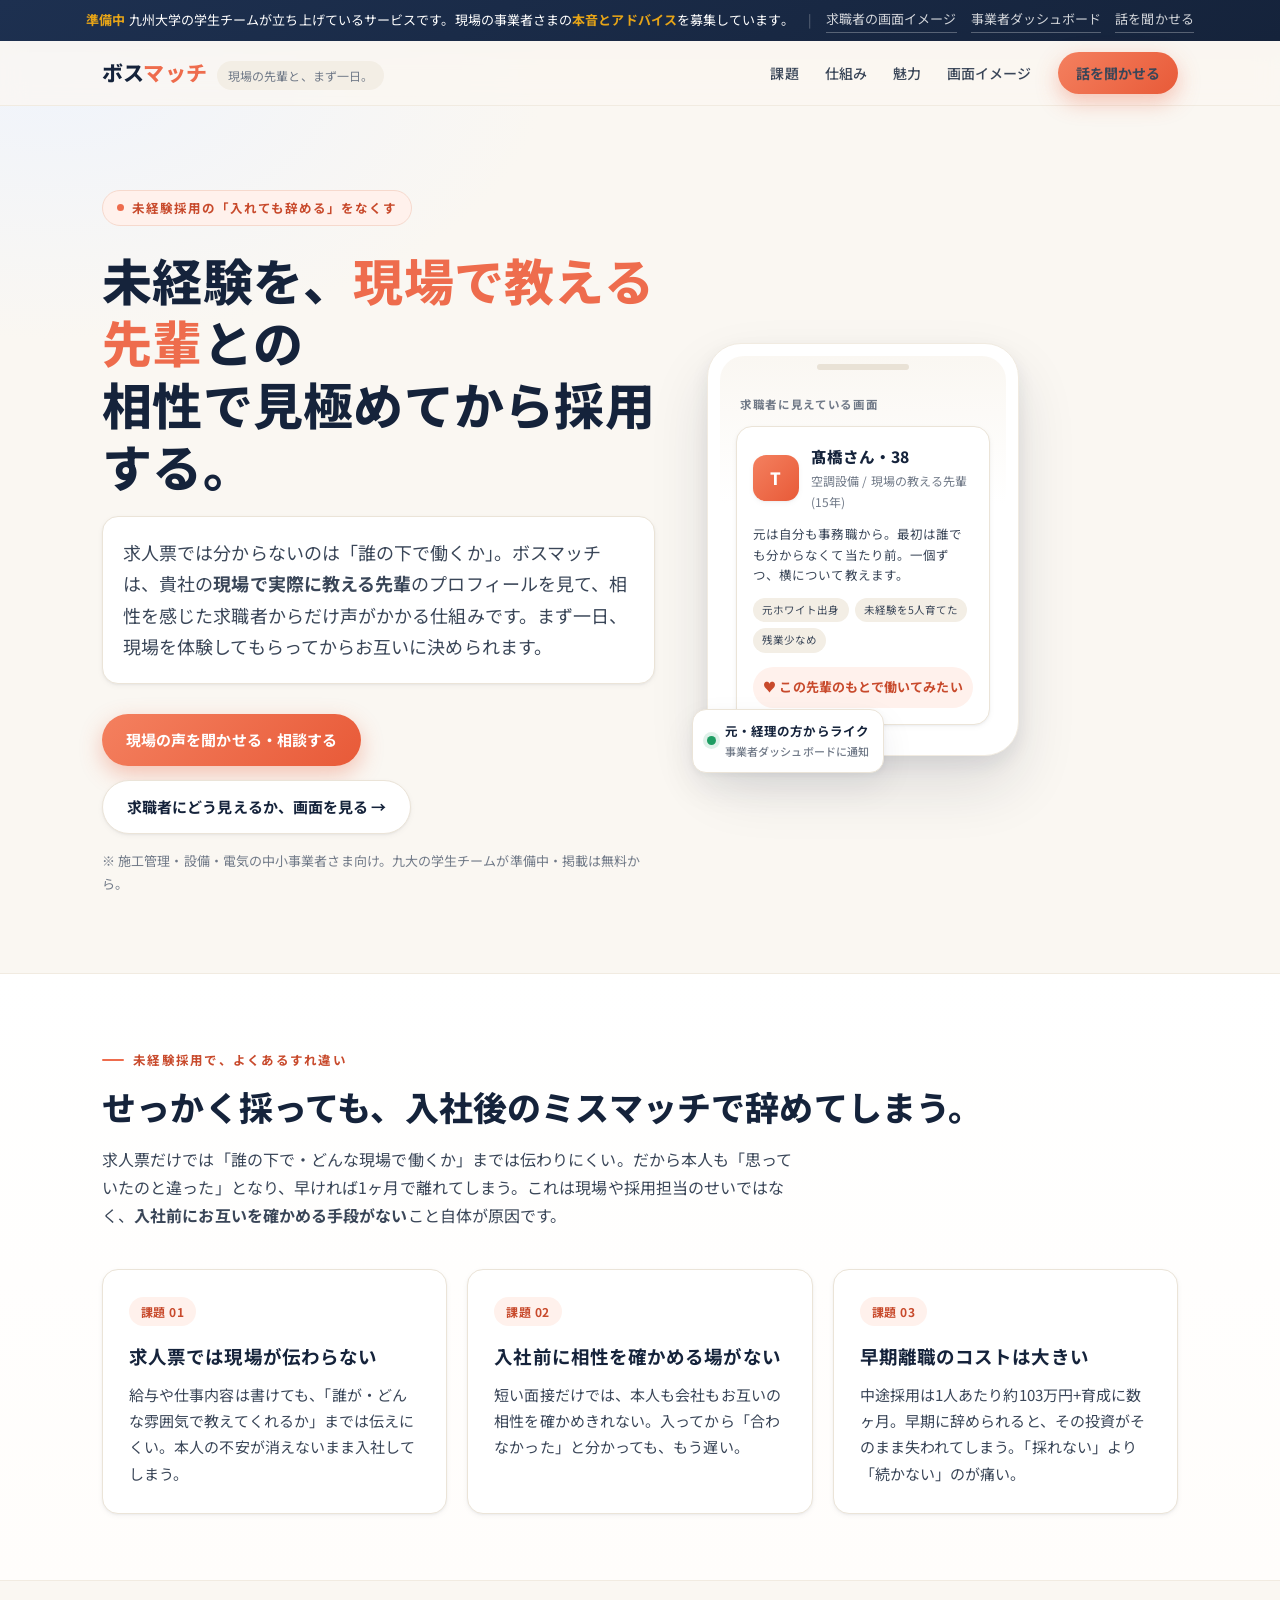
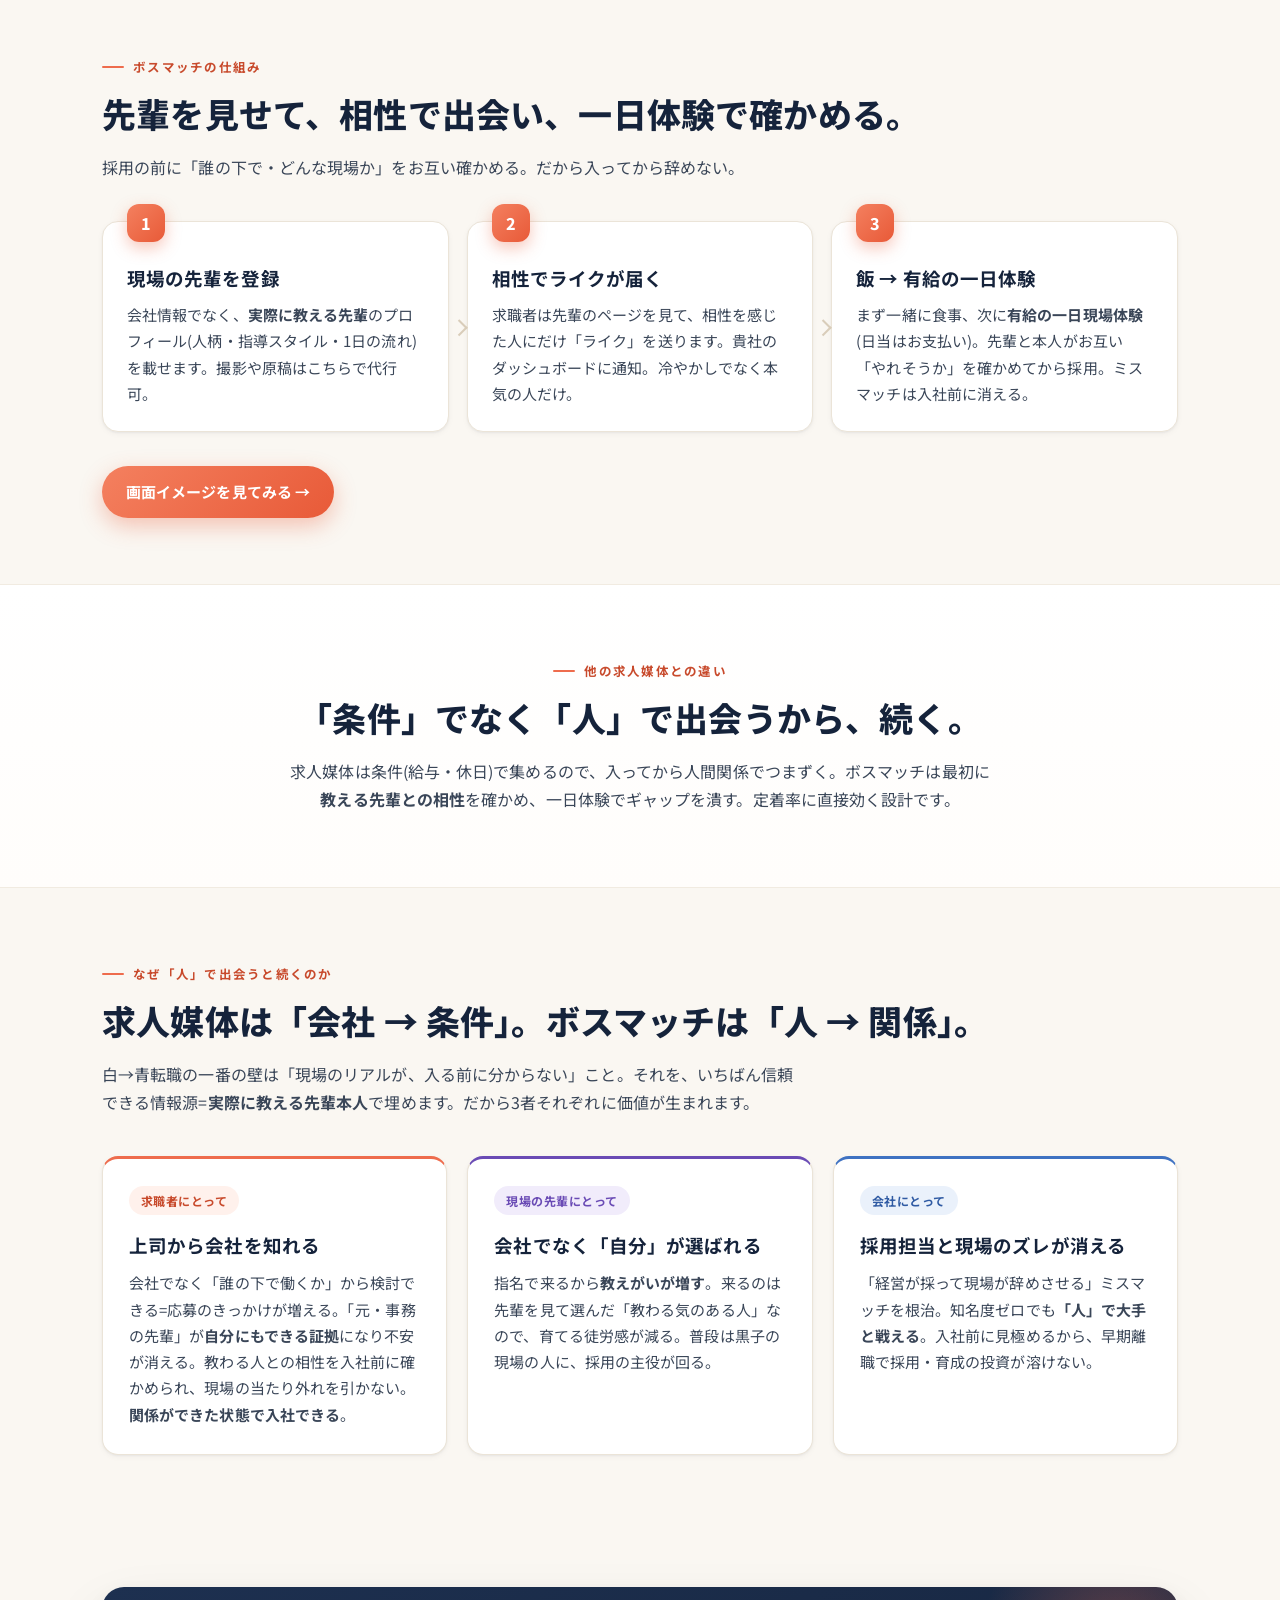
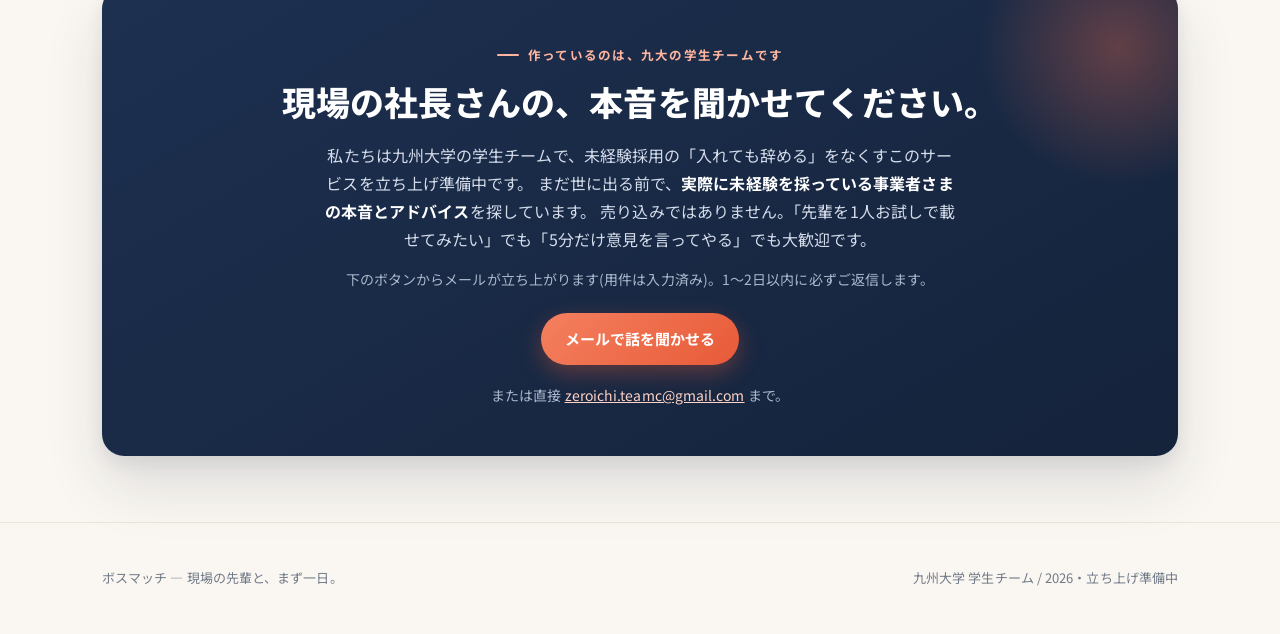
==== commit af54b7a1: "sync from claude-system@326663f" ====
--- a/index.html
+++ b/index.html
@@ -56,17 +56,42 @@
 
 <!-- HERO -->
 <section class="hero">
-  <div class="wrap">
-    <span class="kicker">未経験採用の「入れても辞める」をなくす</span>
-    <h1>未経験を、<em>現場で教える先輩</em>との<br>相性で見極めてから採用する。</h1>
-    <p class="lead">
-      求人票では分からないのは「誰の下で働くか」。ボスマッチは、貴社の<b>現場で実際に教える先輩</b>のプロフィールを見て、相性を感じた求職者からだけ声がかかる仕組みです。まず一日、現場を体験してもらってからお互いに決められます。
-    </p>
-    <div class="cta-row">
-      <a class="btn btn-primary" href="#contact">現場の声を聞かせる・相談する</a>
-      <a class="btn btn-ghost" href="seekers.html">求職者にどう見えるか、画面を見る →</a>
-    </div>
-    <p class="note">※ 施工管理・設備・電気の中小事業者さま向け。九大の学生チームが準備中・掲載は無料から。</p>
+  <div class="wrap hero-grid">
+    <div class="hero-copy">
+      <span class="kicker">未経験採用の「入れても辞める」をなくす</span>
+      <h1>未経験を、<em>現場で教える先輩</em>との<br>相性で見極めてから採用する。</h1>
+      <p class="lead">
+        求人票では分からないのは「誰の下で働くか」。ボスマッチは、貴社の<b>現場で実際に教える先輩</b>のプロフィールを見て、相性を感じた求職者からだけ声がかかる仕組みです。まず一日、現場を体験してもらってからお互いに決められます。
+      </p>
+      <div class="cta-row">
+        <a class="btn btn-primary" href="#contact">現場の声を聞かせる・相談する</a>
+        <a class="btn btn-ghost" href="seekers.html">求職者にどう見えるか、画面を見る →</a>
+      </div>
+      <p class="note">※ 施工管理・設備・電気の中小事業者さま向け。九大の学生チームが準備中・掲載は無料から。</p>
+    </div>
+    <div class="hero-visual">
+      <div class="phone">
+        <div class="screen">
+          <p class="screen-label">求職者に見えている画面</p>
+          <div class="pcard">
+            <div class="ptop">
+              <div class="avatar" style="background:linear-gradient(135deg,#f4805f,#e85a38);width:46px;height:46px;font-size:17px;border-radius:13px">T</div>
+              <div>
+                <div class="pname">髙橋さん・38</div>
+                <div class="prole">空調設備 / 現場の教える先輩(15年)</div>
+              </div>
+            </div>
+            <p class="pblurb">元は自分も事務職から。最初は誰でも分からなくて当たり前。一個ずつ、横について教えます。</p>
+            <div class="ptags"><span class="ptag">元ホワイト出身</span><span class="ptag">未経験を5人育てた</span><span class="ptag">残業少なめ</span></div>
+            <div class="plike">♥ この先輩のもとで働いてみたい</div>
+          </div>
+        </div>
+        <div class="float-chip">
+          <span class="fdot"></span>
+          <span>元・経理の方からライク<small>事業者ダッシュボードに通知</small></span>
+        </div>
+      </div>
+    </div>
   </div>
 </section>
 
@@ -138,17 +163,17 @@
     <h2 class="section">求人媒体は「会社 → 条件」。ボスマッチは「人 → 関係」。</h2>
     <p class="section-lead">白→青転職の一番の壁は「現場のリアルが、入る前に分からない」こと。それを、いちばん信頼できる情報源=<b>実際に教える先輩本人</b>で埋めます。だから3者それぞれに価値が生まれます。</p>
     <div class="cols">
-      <div class="card">
+      <div class="card v-seeker">
         <div class="ix">求職者にとって</div>
         <h3>上司から会社を知れる</h3>
         <p>会社でなく「誰の下で働くか」から検討できる=応募のきっかけが増える。「元・事務の先輩」が<b>自分にもできる証拠</b>になり不安が消える。教わる人との相性を入社前に確かめられ、現場の当たり外れを引かない。<b>関係ができた状態で入社できる</b>。</p>
       </div>
-      <div class="card">
+      <div class="card v-mentor">
         <div class="ix">現場の先輩にとって</div>
         <h3>会社でなく「自分」が選ばれる</h3>
         <p>指名で来るから<b>教えがいが増す</b>。来るのは先輩を見て選んだ「教わる気のある人」なので、育てる徒労感が減る。普段は黒子の現場の人に、採用の主役が回る。</p>
       </div>
-      <div class="card">
+      <div class="card v-company">
         <div class="ix">会社にとって</div>
         <h3>採用担当と現場のズレが消える</h3>
         <p>「経営が採って現場が辞めさせる」ミスマッチを根治。知名度ゼロでも<b>「人」で大手と戦える</b>。入社前に見極めるから、早期離職で採用・育成の投資が溶けない。</p>
@@ -158,23 +183,23 @@
 </section>
 
 <!-- CONTACT / 正直な学生起業の声募集 -->
-<section class="block alt" id="contact">
-  <div class="wrap narrow">
-    <p class="eyebrow">作っているのは、九大の学生チームです</p>
-    <h2 class="section">現場の社長さんの、本音を聞かせてください。</h2>
-    <p class="section-lead">
-      私たちは九州大学の学生チームで、未経験採用の「入れても辞める」をなくすこのサービスを立ち上げ準備中です。
-      まだ世に出る前で、<b>実際に未経験を採っている事業者さまの本音とアドバイス</b>を探しています。
-      売り込みではありません。「先輩を1人お試しで載せてみたい」でも「5分だけ意見を言ってやる」でも、どちらでも大歓迎です。
-    </p>
-    <div class="formcard" style="text-align:center">
-      <p style="margin:0 0 18px;color:var(--ink-soft)">下のボタンからメールが立ち上がります(用件は入力済み)。1〜2日以内に必ずご返信します。</p>
+<section class="block" id="contact">
+  <div class="wrap">
+    <div class="ctaband" style="text-align:center">
+      <p class="eyebrow">作っているのは、九大の学生チームです</p>
+      <h2 class="section">現場の社長さんの、本音を聞かせてください。</h2>
+      <p class="section-lead" style="margin:0 auto 14px;max-width:640px">
+        私たちは九州大学の学生チームで、未経験採用の「入れても辞める」をなくすこのサービスを立ち上げ準備中です。
+        まだ世に出る前で、<b style="color:#fff">実際に未経験を採っている事業者さまの本音とアドバイス</b>を探しています。
+        売り込みではありません。「先輩を1人お試しで載せてみたい」でも「5分だけ意見を言ってやる」でも大歓迎です。
+      </p>
+      <p style="margin:0 0 22px;font-size:14px;color:#aab7cb;position:relative">下のボタンからメールが立ち上がります(用件は入力済み)。1〜2日以内に必ずご返信します。</p>
       <a class="btn btn-primary"
          href="mailto:zeroichi.teamc@gmail.com?subject=%E3%83%9C%E3%82%B9%E3%83%9E%E3%83%83%E3%83%81%E3%81%B8%E3%81%AE%E9%80%A3%E7%B5%A1&body=%0A%E2%96%A0%E4%BC%9A%E7%A4%BE%E5%90%8D%EF%BC%9A%0A%E2%96%A0%E6%A5%AD%E7%A8%AE%EF%BC%88%E6%96%BD%E5%B7%A5%E7%AE%A1%E7%90%86%2F%E8%A8%AD%E5%82%99%2F%E9%9B%BB%E6%B0%97%E3%81%AA%E3%81%A9%EF%BC%89%EF%BC%9A%0A%E2%96%A0%E3%81%94%E6%8B%85%E5%BD%93%E8%80%85%E5%90%8D%EF%BC%9A%0A%0A%E2%96%A0%E4%BC%9D%E3%81%88%E3%81%9F%E3%81%84%E3%81%93%E3%81%A8%EF%BC%88%E3%81%A9%E3%82%8C%E3%81%8B%EF%BC%89%EF%BC%9A%0A%E3%83%BB%E5%85%88%E8%BC%A9%E3%82%921%E4%BA%BA%E3%81%8A%E8%A9%A6%E3%81%97%E3%81%A7%E8%BC%89%E3%81%9B%E3%81%A6%E3%81%BF%E3%81%9F%E3%81%84%0A%E3%83%BB5%E5%88%86%E3%81%A0%E3%81%91%E6%84%8F%E8%A6%8B%E3%82%92%E8%A8%80%E3%81%86%0A%0A%E2%96%A0%EF%BC%88%E3%82%82%E3%81%97%E3%82%88%E3%81%91%E3%82%8C%E3%81%B0%EF%BC%89%E3%81%93%E3%81%AE%E4%BB%95%E7%B5%84%E3%81%BF%E3%81%AB%E3%81%84%E3%81%8F%E3%82%89%E3%81%BE%E3%81%A7%E3%81%AA%E3%82%89%E5%87%BA%E3%81%9B%E3%82%8B%E3%81%8B%EF%BC%9A%0A">
         メールで話を聞かせる
       </a>
-      <p style="margin:18px 0 0;font-size:14px;color:var(--muted)">
-        または直接 <a href="mailto:zeroichi.teamc@gmail.com">zeroichi.teamc@gmail.com</a> まで。
+      <p style="margin:18px 0 0;font-size:14px;color:#aab7cb;position:relative">
+        または直接 <a href="mailto:zeroichi.teamc@gmail.com" style="color:#ffd2c4">zeroichi.teamc@gmail.com</a> まで。
       </p>
     </div>
   </div>
--- a/styles.css
+++ b/styles.css
@@ -1,42 +1,60 @@
 /* ボスマッチ — pitch 用モック共通スタイル。依存なし。 */
+@import url('https://fonts.googleapis.com/css2?family=Noto+Sans+JP:wght@400;500;700;800&display=swap');
+
 :root {
-  --paper: #faf8f5;
+  --paper: #faf7f2;
+  --paper-2: #f3eee5;
   --surface: #ffffff;
   --ink: #15233b;
-  --ink-soft: #2f3a4d;
-  --muted: #6b7280;
-  --line: #e8e2d8;
-  --accent: #ee6c4d;      /* CTA / like */
+  --ink-soft: #3a4658;
+  --muted: #717a88;
+  --line: #ebe4d8;
+  --line-soft: #f1ebe1;
+  --accent: #ee6c4d;       /* CTA / like */
   --accent-ink: #c84a2c;
+  --accent-soft: #fff1ec;
+  --accent-grad: linear-gradient(135deg, #f4805f 0%, #e85a38 100%);
   --navy: #15233b;
-  --good: #2e9e6b;
+  --navy-2: #1d3050;
+  --navy-grad: linear-gradient(150deg, #1d3050 0%, #15233b 100%);
+  --good: #1f9d63;
   --amber: #e6a417;
-  --radius: 14px;
-  --shadow: 0 1px 2px rgba(21,35,59,.04), 0 8px 24px rgba(21,35,59,.06);
-  --maxw: 1080px;
+  --blue: #3f72c2;
+  --violet: #6a4bb5;
+  --radius: 16px;
+  --radius-lg: 22px;
+  --shadow-sm: 0 1px 2px rgba(21,35,59,.05), 0 2px 6px rgba(21,35,59,.04);
+  --shadow: 0 2px 6px rgba(21,35,59,.05), 0 14px 34px rgba(21,35,59,.07);
+  --shadow-lg: 0 8px 18px rgba(21,35,59,.08), 0 30px 60px rgba(21,35,59,.12);
+  --maxw: 1120px;
   font-synthesis-weight: none;
 }
 
 * { box-sizing: border-box; }
-html { -webkit-text-size-adjust: 100%; }
+html { -webkit-text-size-adjust: 100%; scroll-behavior: smooth; }
 body {
   margin: 0;
-  font-family: system-ui, -apple-system, "Hiragino Kaku Gothic ProN",
+  font-family: "Noto Sans JP", system-ui, -apple-system, "Hiragino Kaku Gothic ProN",
     "Yu Gothic", Meiryo, sans-serif;
   color: var(--ink);
-  background: var(--paper);
-  line-height: 1.7;
-  letter-spacing: .01em;
+  background:
+    radial-gradient(1100px 520px at 78% -8%, #fff4ee 0%, rgba(255,244,238,0) 60%),
+    radial-gradient(900px 480px at 4% 2%, #f0f4fb 0%, rgba(240,244,251,0) 55%),
+    var(--paper);
+  line-height: 1.75;
+  letter-spacing: .005em;
+  -webkit-font-smoothing: antialiased;
 }
 a { color: inherit; }
 img { max-width: 100%; }
+::selection { background: rgba(238,108,77,.18); }
 
 /* ---- demo bar ---- */
 .demobar {
-  background: var(--navy);
+  background: var(--navy-grad);
   color: #fff;
   font-size: 13px;
-  padding: 7px 16px;
+  padding: 8px 16px;
   display: flex;
   gap: 14px;
   align-items: center;
@@ -47,103 +65,190 @@
 .demobar a {
   color: #fff;
   text-decoration: none;
-  opacity: .82;
+  opacity: .8;
   border-bottom: 1px solid rgba(255,255,255,.35);
   padding-bottom: 1px;
+  transition: opacity .15s;
 }
 .demobar a:hover { opacity: 1; }
-.demobar .sep { opacity: .35; }
+.demobar .sep { opacity: .3; }
 
 /* ---- layout ---- */
-.wrap { max-width: var(--maxw); margin: 0 auto; padding: 0 20px; }
+.wrap { max-width: var(--maxw); margin: 0 auto; padding: 0 22px; }
 .narrow { max-width: 760px; }
 
 /* ---- top nav ---- */
 header.site {
   position: sticky; top: 0; z-index: 20;
-  background: rgba(250,248,245,.86);
-  backdrop-filter: saturate(1.4) blur(8px);
-  border-bottom: 1px solid var(--line);
+  background: rgba(250,247,242,.82);
+  backdrop-filter: saturate(1.6) blur(12px);
+  -webkit-backdrop-filter: saturate(1.6) blur(12px);
+  border-bottom: 1px solid var(--line-soft);
 }
 .site .bar {
   display: flex; align-items: center; justify-content: space-between;
-  height: 62px;
+  height: 64px;
 }
 .brand { display: flex; align-items: baseline; gap: 10px; text-decoration: none; }
 .brand .mark {
-  font-weight: 800; font-size: 21px; letter-spacing: .02em; color: var(--ink);
+  font-weight: 800; font-size: 21px; letter-spacing: .01em; color: var(--ink);
 }
 .brand .mark em { color: var(--accent); font-style: normal; }
 .brand .tag { font-size: 12px; color: var(--muted); }
-.navlinks { display: flex; gap: 22px; align-items: center; font-size: 14px; }
-.navlinks a { text-decoration: none; color: var(--ink-soft); }
+.navlinks { display: flex; gap: 26px; align-items: center; font-size: 14px; font-weight: 500; }
+.navlinks a { text-decoration: none; color: var(--ink-soft); transition: color .15s; }
 .navlinks a:hover { color: var(--accent-ink); }
 
 /* ---- buttons ---- */
 .btn {
   display: inline-flex; align-items: center; gap: 8px;
   font: inherit; font-weight: 700; font-size: 15px;
-  padding: 12px 22px; border-radius: 999px; border: 0; cursor: pointer;
-  text-decoration: none; transition: transform .05s ease, box-shadow .2s;
+  padding: 13px 24px; border-radius: 999px; border: 0; cursor: pointer;
+  text-decoration: none; transition: transform .12s ease, box-shadow .2s, background .2s, border-color .2s;
 }
 .btn:active { transform: translateY(1px); }
-.btn-primary { background: var(--accent); color: #fff; box-shadow: 0 6px 18px rgba(238,108,77,.32); }
-.btn-primary:hover { background: var(--accent-ink); }
-.btn-ghost { background: transparent; color: var(--ink); border: 1px solid var(--line); }
-.btn-ghost:hover { border-color: var(--ink); }
-.btn-sm { padding: 8px 16px; font-size: 14px; }
+.btn-primary { background: var(--accent-grad); color: #fff; box-shadow: 0 8px 22px rgba(232,90,56,.34); }
+.btn-primary:hover { box-shadow: 0 12px 30px rgba(232,90,56,.42); transform: translateY(-2px); }
+.btn-primary:active { transform: translateY(0); }
+.btn-ghost { background: #fff; color: var(--ink); border: 1px solid var(--line); box-shadow: var(--shadow-sm); }
+.btn-ghost:hover { border-color: var(--ink); transform: translateY(-2px); }
+.btn-sm { padding: 9px 18px; font-size: 14px; }
 
 /* ---- hero (LP) ---- */
-.hero { padding: 76px 0 56px; }
+.hero { padding: 84px 0 64px; }
+.hero-grid { display: grid; grid-template-columns: 1.08fr .92fr; gap: 52px; align-items: center; }
+@media (max-width: 920px) {
+  .hero-grid { grid-template-columns: 1fr; gap: 40px; }
+  .hero-visual { order: -1; display: flex; justify-content: center; }
+}
 .kicker {
-  display: inline-block; font-size: 13px; font-weight: 700; letter-spacing: .12em;
-  color: var(--accent-ink); text-transform: none; margin-bottom: 18px;
-}
+  display: inline-flex; align-items: center; gap: 8px;
+  font-size: 12.5px; font-weight: 700; letter-spacing: .08em;
+  color: var(--accent-ink); background: var(--accent-soft);
+  border: 1px solid #f6d9cd; border-radius: 999px;
+  padding: 6px 14px; margin-bottom: 22px;
+}
+.kicker::before { content: ""; width: 7px; height: 7px; border-radius: 50%; background: var(--accent); }
 .hero h1 {
-  font-size: clamp(30px, 5vw, 50px); line-height: 1.22; margin: 0 0 20px;
-  letter-spacing: .01em; font-weight: 800;
+  font-size: clamp(31px, 4.6vw, 50px); line-height: 1.24; margin: 0 0 20px;
+  letter-spacing: .005em; font-weight: 800;
 }
 .hero h1 em { color: var(--accent); font-style: normal; }
-.hero p.lead { font-size: clamp(16px, 2.2vw, 19px); color: var(--ink-soft); max-width: 640px; margin: 0 0 30px; }
+.hero p.lead { font-size: clamp(16px, 2.1vw, 18px); color: var(--ink-soft); max-width: 560px; margin: 0 0 30px; }
 .hero .cta-row { display: flex; gap: 14px; flex-wrap: wrap; align-items: center; }
-.hero .note { font-size: 13px; color: var(--muted); margin-top: 14px; }
+.hero .note { font-size: 13px; color: var(--muted); margin-top: 16px; }
+
+/* hero phone mockup */
+.phone {
+  width: 312px; max-width: 88vw; background: #fff; border-radius: 34px;
+  padding: 12px; box-shadow: var(--shadow-lg); border: 1px solid var(--line-soft);
+  position: relative;
+}
+.phone::before {
+  content: ""; position: absolute; top: 20px; left: 50%; transform: translateX(-50%);
+  width: 92px; height: 6px; border-radius: 999px; background: #e9e2d6;
+}
+.phone .screen {
+  background: linear-gradient(180deg, var(--paper) 0%, #fff 38%);
+  border-radius: 24px; padding: 38px 16px 18px; overflow: hidden;
+}
+.phone .screen-label { font-size: 11.5px; font-weight: 700; letter-spacing: .06em; color: var(--muted); margin: 0 4px 12px; }
+.pcard { background: #fff; border: 1px solid var(--line); border-radius: 16px; padding: 16px; box-shadow: var(--shadow-sm); }
+.pcard .ptop { display: flex; gap: 12px; align-items: center; }
+.pcard .pname { font-weight: 800; font-size: 15.5px; }
+.pcard .prole { font-size: 12px; color: var(--muted); }
+.pcard .pblurb { margin: 12px 0 0; font-size: 12.5px; color: var(--ink-soft); line-height: 1.65; }
+.pcard .ptags { display: flex; gap: 6px; flex-wrap: wrap; margin-top: 12px; }
+.pcard .ptag { font-size: 10.5px; background: var(--paper-2); color: var(--ink-soft); padding: 3px 9px; border-radius: 999px; }
+.pcard .plike {
+  display: flex; align-items: center; justify-content: center; gap: 7px;
+  margin-top: 14px; padding: 9px; border-radius: 999px;
+  background: var(--accent-soft); color: var(--accent-ink); font-weight: 700; font-size: 13px;
+}
+.float-chip {
+  position: absolute; bottom: -18px; left: -16px;
+  background: #fff; border: 1px solid var(--line); border-radius: 14px;
+  box-shadow: var(--shadow); padding: 10px 14px; font-size: 12.5px; font-weight: 700;
+  display: flex; align-items: center; gap: 9px; max-width: 210px;
+  animation: floaty 3.4s ease-in-out infinite;
+}
+.float-chip .fdot { width: 9px; height: 9px; border-radius: 50%; background: var(--good); flex: 0 0 auto; box-shadow: 0 0 0 4px rgba(31,157,99,.14); }
+.float-chip small { display: block; font-weight: 500; color: var(--muted); font-size: 11px; }
+@keyframes floaty { 0%,100% { transform: translateY(0); } 50% { transform: translateY(-7px); } }
+@media (prefers-reduced-motion: reduce) { .float-chip { animation: none; } }
 
 /* ---- generic section ---- */
-section.block { padding: 58px 0; }
-section.block.alt { background: var(--surface); border-top: 1px solid var(--line); border-bottom: 1px solid var(--line); }
-.eyebrow { font-size: 13px; font-weight: 700; letter-spacing: .12em; color: var(--accent-ink); margin: 0 0 10px; }
-h2.section { font-size: clamp(24px, 3.4vw, 33px); margin: 0 0 14px; font-weight: 800; line-height: 1.3; }
-.section-lead { color: var(--ink-soft); max-width: 680px; margin: 0 0 36px; font-size: 16px; }
-
-/* ---- problem cards ---- */
-.cols { display: grid; gap: 18px; grid-template-columns: repeat(3, 1fr); }
+section.block { padding: 66px 0; }
+section.block.alt {
+  background: linear-gradient(180deg, #fff 0%, #fffdfb 100%);
+  border-top: 1px solid var(--line-soft); border-bottom: 1px solid var(--line-soft);
+}
+.eyebrow {
+  display: inline-flex; align-items: center; gap: 9px;
+  font-size: 12.5px; font-weight: 700; letter-spacing: .1em; color: var(--accent-ink); margin: 0 0 14px;
+}
+.eyebrow::before { content: ""; width: 22px; height: 2px; border-radius: 2px; background: var(--accent); }
+.wrap.narrow > .eyebrow, [style*="text-align:center"] .eyebrow { justify-content: center; }
+h2.section { font-size: clamp(25px, 3.2vw, 34px); margin: 0 0 16px; font-weight: 800; line-height: 1.32; letter-spacing: .005em; }
+.section-lead { color: var(--ink-soft); max-width: 700px; margin: 0 0 40px; font-size: 16px; }
+
+/* ---- cards (problem / value) ---- */
+.cols { display: grid; gap: 20px; grid-template-columns: repeat(3, 1fr); }
 @media (max-width: 820px) { .cols { grid-template-columns: 1fr; } }
 .card {
   background: var(--surface); border: 1px solid var(--line);
-  border-radius: var(--radius); padding: 24px; box-shadow: var(--shadow);
-}
-.card .ix { font-size: 13px; font-weight: 700; color: var(--accent); margin-bottom: 8px; }
-.card h3 { margin: 0 0 8px; font-size: 18px; }
+  border-radius: var(--radius); padding: 26px; box-shadow: var(--shadow-sm);
+  transition: transform .18s ease, box-shadow .18s ease, border-color .18s;
+  position: relative;
+}
+.card:hover { transform: translateY(-4px); box-shadow: var(--shadow); border-color: #e2d8c8; }
+.card .ix {
+  display: inline-block; font-size: 12px; font-weight: 700; letter-spacing: .04em;
+  color: var(--accent-ink); background: var(--accent-soft); border-radius: 999px;
+  padding: 4px 12px; margin-bottom: 14px;
+}
+.card h3 { margin: 0 0 9px; font-size: 18.5px; letter-spacing: .005em; }
 .card p { margin: 0; color: var(--ink-soft); font-size: 15px; }
-
-/* ---- steps ---- */
-.steps { counter-reset: s; display: grid; gap: 16px; grid-template-columns: repeat(3,1fr); }
+/* value cards: color-coded per stakeholder */
+.card.v-seeker  { border-top: 3px solid var(--accent); }
+.card.v-seeker  .ix { color: var(--accent-ink); background: var(--accent-soft); }
+.card.v-mentor  { border-top: 3px solid var(--violet); }
+.card.v-mentor  .ix { color: var(--violet); background: #f1ecfb; }
+.card.v-company { border-top: 3px solid var(--blue); }
+.card.v-company .ix { color: #2f5aa3; background: #eaf1fb; }
+
+/* ---- steps (flow) ---- */
+.steps { counter-reset: s; display: grid; gap: 18px; grid-template-columns: repeat(3,1fr); position: relative; }
 @media (max-width: 820px) { .steps { grid-template-columns: 1fr; } }
-.step { position: relative; background: var(--surface); border: 1px solid var(--line); border-radius: var(--radius); padding: 28px 24px 24px; box-shadow: var(--shadow); }
+.step {
+  position: relative; background: var(--surface); border: 1px solid var(--line);
+  border-radius: var(--radius); padding: 30px 24px 24px; box-shadow: var(--shadow-sm);
+  transition: transform .18s ease, box-shadow .18s ease;
+}
+.step:hover { transform: translateY(-4px); box-shadow: var(--shadow); }
 .step::before {
   counter-increment: s; content: counter(s);
-  position: absolute; top: -16px; left: 24px;
-  width: 36px; height: 36px; border-radius: 50%;
-  background: var(--navy); color: #fff; font-weight: 800;
+  position: absolute; top: -18px; left: 24px;
+  width: 38px; height: 38px; border-radius: 12px;
+  background: var(--accent-grad); color: #fff; font-weight: 800;
   display: grid; place-items: center; font-size: 16px;
-}
-.step h3 { margin: 8px 0 8px; font-size: 18px; }
+  box-shadow: 0 6px 16px rgba(232,90,56,.34);
+}
+/* connector arrows between steps (desktop) */
+@media (min-width: 821px) {
+  .steps .step:not(:last-child)::after {
+    content: ""; position: absolute; top: 50%; right: -13px; transform: translateY(-50%);
+    width: 10px; height: 10px; border-top: 2px solid #d9cdba; border-right: 2px solid #d9cdba;
+    rotate: 45deg; z-index: 2;
+  }
+}
+.step h3 { margin: 10px 0 8px; font-size: 18.5px; }
 .step p { margin: 0; color: var(--ink-soft); font-size: 15px; }
 
-/* ---- pricing ---- */
+/* ---- pricing (legacy, unused on LP) ---- */
 .price-grid { display: grid; gap: 18px; grid-template-columns: repeat(3,1fr); }
 @media (max-width: 820px) { .price-grid { grid-template-columns: 1fr; } }
-.plan { background: var(--surface); border: 1px solid var(--line); border-radius: var(--radius); padding: 26px; box-shadow: var(--shadow); }
+.plan { background: var(--surface); border: 1px solid var(--line); border-radius: var(--radius); padding: 26px; box-shadow: var(--shadow-sm); }
 .plan.featured { border-color: var(--accent); box-shadow: 0 10px 30px rgba(238,108,77,.16); }
 .plan .pname { font-weight: 700; font-size: 16px; }
 .plan .pprice { font-size: 30px; font-weight: 800; margin: 10px 0 4px; }
@@ -153,51 +258,67 @@
 .plan li::before { content: "✓"; position: absolute; left: 0; color: var(--good); font-weight: 800; }
 .price-note { font-size: 13px; color: var(--muted); margin-top: 18px; }
 
+/* ---- CTA band ---- */
+.ctaband {
+  background: var(--navy-grad); color: #fff; border-radius: var(--radius-lg);
+  padding: 48px 44px; box-shadow: var(--shadow-lg); position: relative; overflow: hidden;
+}
+.ctaband::after {
+  content: ""; position: absolute; right: -80px; top: -80px; width: 280px; height: 280px;
+  border-radius: 50%; background: radial-gradient(circle, rgba(238,108,77,.34), rgba(238,108,77,0) 70%);
+}
+.ctaband .eyebrow { color: #ffb59f; }
+.ctaband .eyebrow::before { background: #ffb59f; }
+.ctaband h2 { color: #fff; }
+.ctaband p { color: #d4dcea; position: relative; }
+
 /* ---- lead form ---- */
-.formcard { background: var(--surface); border: 1px solid var(--line); border-radius: var(--radius); padding: 30px; box-shadow: var(--shadow); }
+.formcard { background: var(--surface); border: 1px solid var(--line); border-radius: var(--radius); padding: 32px; box-shadow: var(--shadow); }
 .formrow { display: grid; gap: 14px; grid-template-columns: 1fr 1fr; }
 @media (max-width: 640px) { .formrow { grid-template-columns: 1fr; } }
 label.fl { font-size: 13px; font-weight: 700; color: var(--ink-soft); display: block; margin-bottom: 6px; }
-.inp { width: 100%; padding: 11px 13px; border: 1px solid var(--line); border-radius: 10px; font: inherit; background: #fff; }
-.inp:focus { outline: 2px solid rgba(238,108,77,.4); border-color: var(--accent); }
+.inp { width: 100%; padding: 12px 14px; border: 1px solid var(--line); border-radius: 11px; font: inherit; background: #fff; transition: border-color .15s, box-shadow .15s; }
+.inp:focus { outline: 0; border-color: var(--accent); box-shadow: 0 0 0 3px rgba(238,108,77,.16); }
 
 /* ---- footer ---- */
-footer.site { padding: 40px 0; border-top: 1px solid var(--line); color: var(--muted); font-size: 13px; }
-footer.site .wrap { display: flex; justify-content: space-between; gap: 16px; flex-wrap: wrap; }
+footer.site { padding: 44px 0; border-top: 1px solid var(--line); color: var(--muted); font-size: 13px; }
+footer.site .wrap { display: flex; justify-content: space-between; gap: 16px; flex-wrap: wrap; align-items: center; }
+footer.site a { color: var(--accent-ink); text-decoration: none; }
+footer.site a:hover { text-decoration: underline; }
 
 /* ===== matching app shell (seekers / employer) ===== */
-.appshell { max-width: 900px; margin: 0 auto; padding: 24px 20px 60px; }
+.appshell { max-width: 900px; margin: 0 auto; padding: 28px 20px 60px; }
 .apphead { display: flex; align-items: baseline; justify-content: space-between; gap: 12px; margin-bottom: 6px; flex-wrap: wrap; }
-.apphead h1 { font-size: 24px; margin: 0; }
+.apphead h1 { font-size: 25px; margin: 0; }
 .apphead .sub { color: var(--muted); font-size: 14px; margin: 4px 0 22px; }
-.bizchip { display: inline-flex; align-items: center; gap: 8px; background: var(--surface); border: 1px solid var(--line); border-radius: 999px; padding: 6px 14px; font-size: 13px; font-weight: 700; box-shadow: var(--shadow); }
-.bizchip .dot { width: 8px; height: 8px; border-radius: 50%; background: var(--good); }
+.bizchip { display: inline-flex; align-items: center; gap: 8px; background: var(--surface); border: 1px solid var(--line); border-radius: 999px; padding: 7px 15px; font-size: 13px; font-weight: 700; box-shadow: var(--shadow-sm); }
+.bizchip .dot { width: 8px; height: 8px; border-radius: 50%; background: var(--good); box-shadow: 0 0 0 4px rgba(31,157,99,.14); }
 
 /* mentor grid */
-.mentors { display: grid; gap: 16px; grid-template-columns: repeat(2,1fr); }
+.mentors { display: grid; gap: 18px; grid-template-columns: repeat(2,1fr); }
 @media (max-width: 680px) { .mentors { grid-template-columns: 1fr; } }
-.mentor { background: var(--surface); border: 1px solid var(--line); border-radius: var(--radius); padding: 18px; box-shadow: var(--shadow); cursor: pointer; transition: border-color .15s, transform .05s; }
-.mentor:hover { border-color: #d8cfc1; }
-.mentor:active { transform: translateY(1px); }
+.mentor { background: var(--surface); border: 1px solid var(--line); border-radius: var(--radius); padding: 20px; box-shadow: var(--shadow-sm); cursor: pointer; transition: border-color .15s, transform .15s, box-shadow .15s; }
+.mentor:hover { border-color: #e2d8c8; transform: translateY(-3px); box-shadow: var(--shadow); }
+.mentor:active { transform: translateY(0); }
 .mentor .top { display: flex; gap: 14px; align-items: center; }
-.avatar { width: 56px; height: 56px; border-radius: 50%; display: grid; place-items: center; font-weight: 800; color: #fff; font-size: 20px; flex: 0 0 auto; }
+.avatar { width: 58px; height: 58px; border-radius: 16px; display: grid; place-items: center; font-weight: 800; color: #fff; font-size: 20px; flex: 0 0 auto; box-shadow: var(--shadow-sm); }
 .mentor .name { font-weight: 800; font-size: 17px; }
 .mentor .role { font-size: 13px; color: var(--muted); }
-.mentor .blurb { margin: 12px 0 0; font-size: 14px; color: var(--ink-soft); display: -webkit-box; -webkit-line-clamp: 4; -webkit-box-orient: vertical; overflow: hidden; }
-.mbti { display: inline-block; font-size: 11px; font-weight: 800; letter-spacing: .04em; background: #ece6fb; color: #6a4bb5; padding: 2px 8px; border-radius: 999px; vertical-align: middle; margin-left: 4px; }
-.tags { display: flex; gap: 6px; flex-wrap: wrap; margin-top: 12px; }
-.tag { font-size: 12px; background: #f2ede5; color: var(--ink-soft); padding: 4px 10px; border-radius: 999px; }
-.tag.live { background: #eafaf1; color: var(--good); }
-.mentor .row { display: flex; align-items: center; justify-content: space-between; margin-top: 14px; }
-.likebtn { display: inline-flex; align-items: center; gap: 7px; border: 1px solid var(--line); background: #fff; color: var(--accent-ink); font: inherit; font-weight: 700; font-size: 14px; padding: 8px 16px; border-radius: 999px; cursor: pointer; }
-.likebtn:hover { border-color: var(--accent); }
-.likebtn.liked { background: var(--accent); color: #fff; border-color: var(--accent); }
+.mentor .blurb { margin: 13px 0 0; font-size: 14px; color: var(--ink-soft); display: -webkit-box; -webkit-line-clamp: 4; -webkit-box-orient: vertical; overflow: hidden; }
+.mbti { display: inline-block; font-size: 11px; font-weight: 800; letter-spacing: .04em; background: #f1ecfb; color: var(--violet); padding: 2px 8px; border-radius: 999px; vertical-align: middle; margin-left: 4px; }
+.tags { display: flex; gap: 6px; flex-wrap: wrap; margin-top: 13px; }
+.tag { font-size: 12px; background: var(--paper-2); color: var(--ink-soft); padding: 4px 11px; border-radius: 999px; }
+.tag.live { background: #e7f7ef; color: var(--good); }
+.mentor .row { display: flex; align-items: center; justify-content: space-between; margin-top: 16px; }
+.likebtn { display: inline-flex; align-items: center; gap: 7px; border: 1px solid var(--line); background: #fff; color: var(--accent-ink); font: inherit; font-weight: 700; font-size: 14px; padding: 9px 18px; border-radius: 999px; cursor: pointer; transition: all .15s; }
+.likebtn:hover { border-color: var(--accent); background: var(--accent-soft); }
+.likebtn.liked { background: var(--accent-grad); color: #fff; border-color: transparent; box-shadow: 0 6px 16px rgba(232,90,56,.3); }
 .likebtn .h { font-size: 15px; }
 
 /* modal */
-.modal-bg { position: fixed; inset: 0; background: rgba(21,35,59,.5); display: none; align-items: center; justify-content: center; padding: 20px; z-index: 60; }
+.modal-bg { position: fixed; inset: 0; background: rgba(21,35,59,.52); backdrop-filter: blur(2px); display: none; align-items: center; justify-content: center; padding: 20px; z-index: 60; }
 .modal-bg.open { display: flex; }
-.modal { background: var(--surface); border-radius: 18px; max-width: 480px; width: 100%; padding: 26px; box-shadow: 0 24px 60px rgba(0,0,0,.3); max-height: 90vh; overflow: auto; }
+.modal { background: var(--surface); border-radius: 20px; max-width: 480px; width: 100%; padding: 28px; box-shadow: var(--shadow-lg); max-height: 90vh; overflow: auto; }
 .modal .x { float: right; border: 0; background: none; font-size: 22px; cursor: pointer; color: var(--muted); line-height: 1; }
 .modal h3 { margin: 4px 0 2px; font-size: 21px; }
 .modal .mrole { color: var(--muted); font-size: 14px; margin-bottom: 14px; }
@@ -208,53 +329,52 @@
 
 /* employer leads */
 .leads { display: grid; gap: 14px; }
-.lead { background: var(--surface); border: 1px solid var(--line); border-radius: var(--radius); padding: 18px; box-shadow: var(--shadow); }
+.lead { background: var(--surface); border: 1px solid var(--line); border-radius: var(--radius); padding: 20px; box-shadow: var(--shadow-sm); transition: box-shadow .15s, transform .15s; }
+.lead:hover { box-shadow: var(--shadow); }
 .lead .lt { display: flex; gap: 14px; align-items: center; }
 .lead .seeker { font-weight: 800; font-size: 16px; }
 .lead .meta { font-size: 13px; color: var(--muted); }
 .lead .liketo { font-size: 14px; color: var(--ink-soft); margin: 12px 0 0; }
 .lead .liketo b { color: var(--ink); }
 .lead .actions { display: flex; gap: 10px; margin-top: 14px; flex-wrap: wrap; }
-.badge-new { font-size: 11px; font-weight: 800; color: #fff; background: var(--accent); padding: 3px 9px; border-radius: 999px; margin-left: 8px; }
+.badge-new { font-size: 11px; font-weight: 800; color: #fff; background: var(--accent-grad); padding: 3px 9px; border-radius: 999px; margin-left: 8px; }
 .lead.contacted { opacity: .72; }
 .status-pill { font-size: 12px; font-weight: 700; color: var(--good); display: inline-flex; align-items: center; gap: 6px; }
-.empty { text-align: center; color: var(--muted); padding: 48px 20px; border: 1px dashed var(--line); border-radius: var(--radius); }
+.empty { text-align: center; color: var(--muted); padding: 48px 20px; border: 1px dashed var(--line); border-radius: var(--radius); background: rgba(255,255,255,.5); }
 
 /* toast */
-.toast { position: fixed; left: 50%; bottom: 28px; transform: translateX(-50%) translateY(20px); background: var(--navy); color: #fff; padding: 13px 20px; border-radius: 12px; font-size: 14px; box-shadow: 0 12px 30px rgba(0,0,0,.25); opacity: 0; pointer-events: none; transition: all .3s; z-index: 80; max-width: 90vw; }
+.toast { position: fixed; left: 50%; bottom: 28px; transform: translateX(-50%) translateY(20px); background: var(--navy); color: #fff; padding: 14px 22px; border-radius: 14px; font-size: 14px; box-shadow: var(--shadow-lg); opacity: 0; pointer-events: none; transition: all .3s; z-index: 80; max-width: 90vw; }
 .toast.show { opacity: 1; transform: translateX(-50%) translateY(0); }
 
 /* ===== mobile (phones) ===== */
 @media (max-width: 720px) {
   .wrap { padding: 0 16px; }
 
-  /* demo bar — compact, tidy wrapping */
-  .demobar { font-size: 11.5px; gap: 6px 12px; padding: 6px 14px; line-height: 1.5; }
+  .demobar { font-size: 11.5px; gap: 6px 12px; padding: 7px 14px; line-height: 1.5; }
   .demobar .sep { display: none; }
 
-  /* top nav — drop in-page anchor links, keep brand + primary CTA.
-     (page navigation is still available from the DEMO bar above) */
-  .site .bar { height: 56px; }
+  .site .bar { height: 58px; }
   .brand .mark { font-size: 19px; }
   .brand .tag { display: none; }
   .navlinks { gap: 0; }
   .navlinks a:not(.btn) { display: none; }
-  .navlinks .btn-sm { padding: 8px 14px; }
-
-  /* tighter vertical rhythm */
-  .hero { padding: 40px 0 34px; }
+  .navlinks .btn-sm { padding: 9px 16px; }
+
+  .hero { padding: 36px 0 30px; }
   .hero .cta-row { gap: 10px; }
   .hero .cta-row .btn { width: 100%; justify-content: center; }
-  section.block { padding: 40px 0; }
-  .section-lead { margin-bottom: 26px; }
-
-  /* roomier-but-not-huge cards */
-  .card, .step, .plan { padding: 20px; }
-  .formcard { padding: 22px 18px; }
+  section.block { padding: 44px 0; }
+  .section-lead { margin-bottom: 28px; }
+
+  .card, .step, .plan { padding: 22px; }
+  .formcard { padding: 24px 18px; }
+  .ctaband { padding: 34px 24px; }
+  .float-chip { left: 50%; bottom: -14px; transform: translateX(-50%); }
+  @keyframes floaty { 0%,100% { transform: translateX(-50%) translateY(0); } 50% { transform: translateX(-50%) translateY(-6px); } }
 }
 
 @media (max-width: 480px) {
-  .hero h1 { font-size: 28px; }
+  .hero h1 { font-size: 29px; }
   .apphead h1 { font-size: 21px; }
   .modal { padding: 22px 18px; }
 }
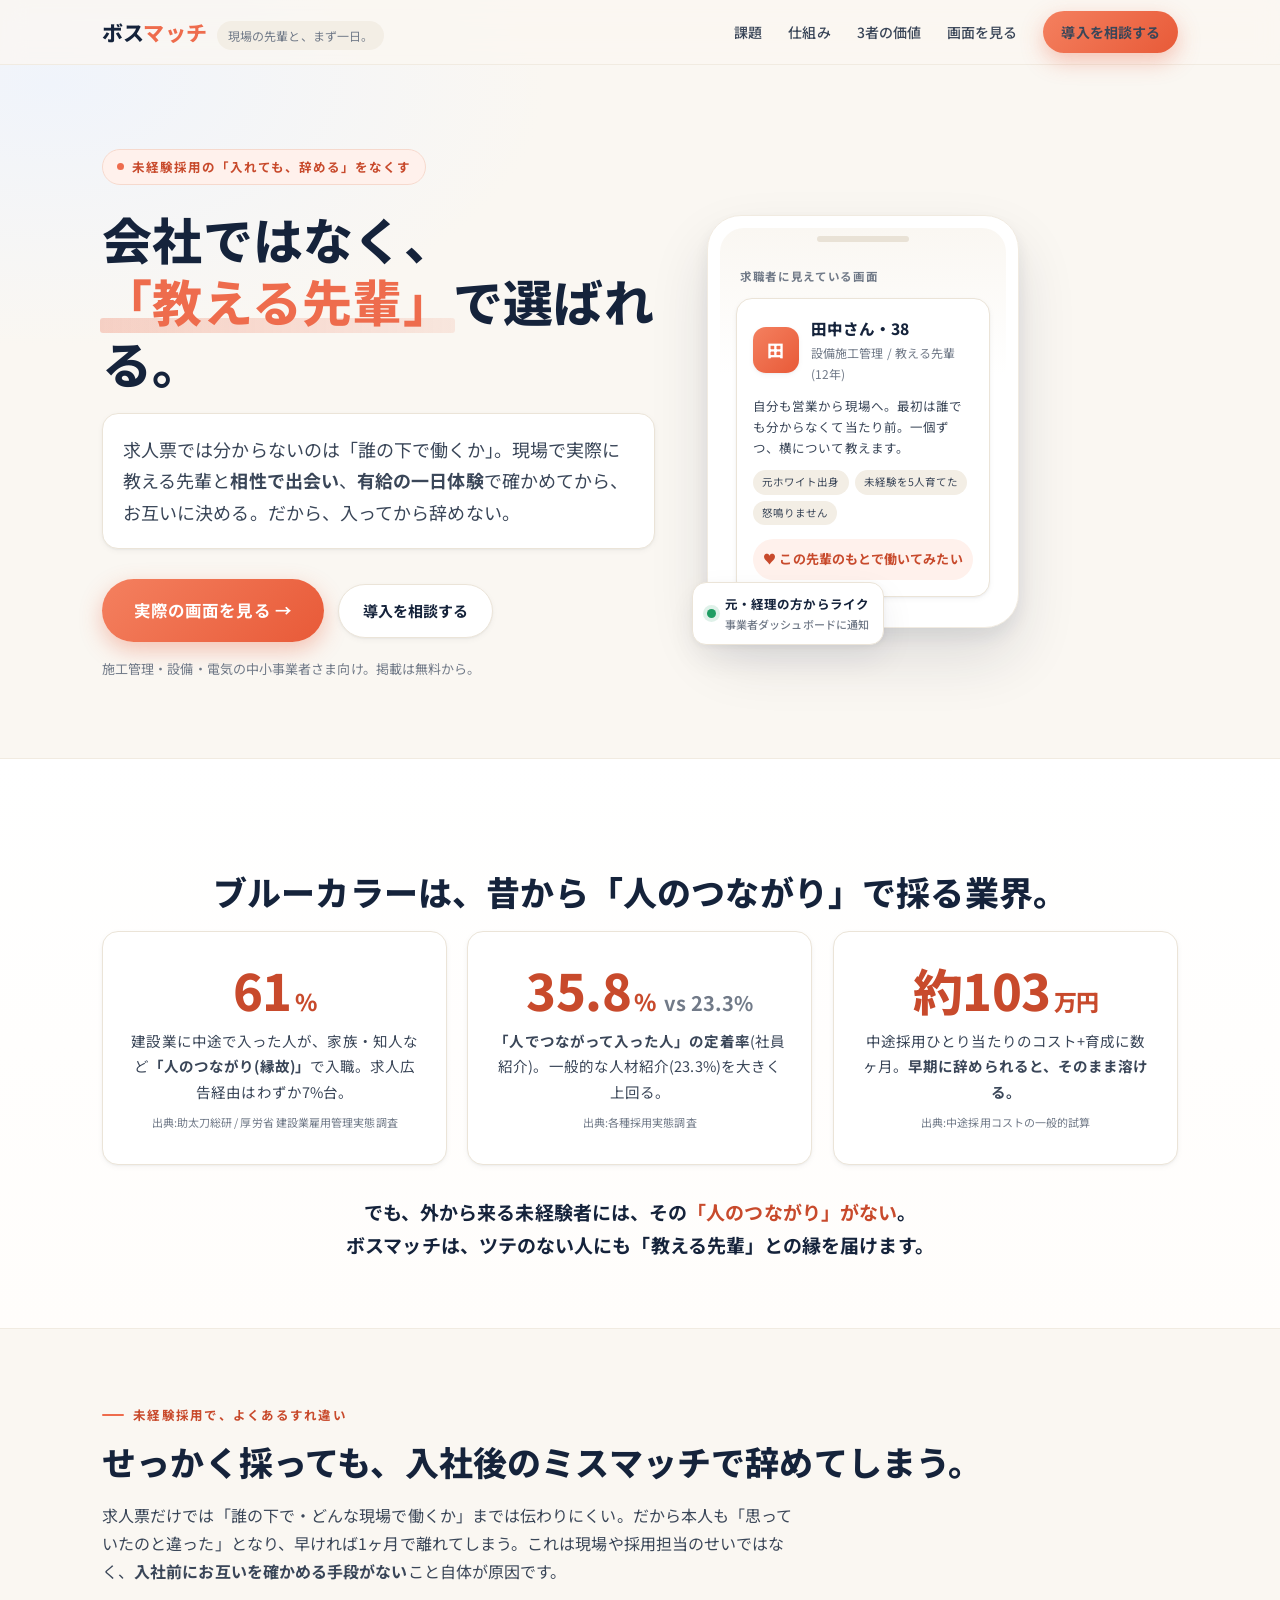
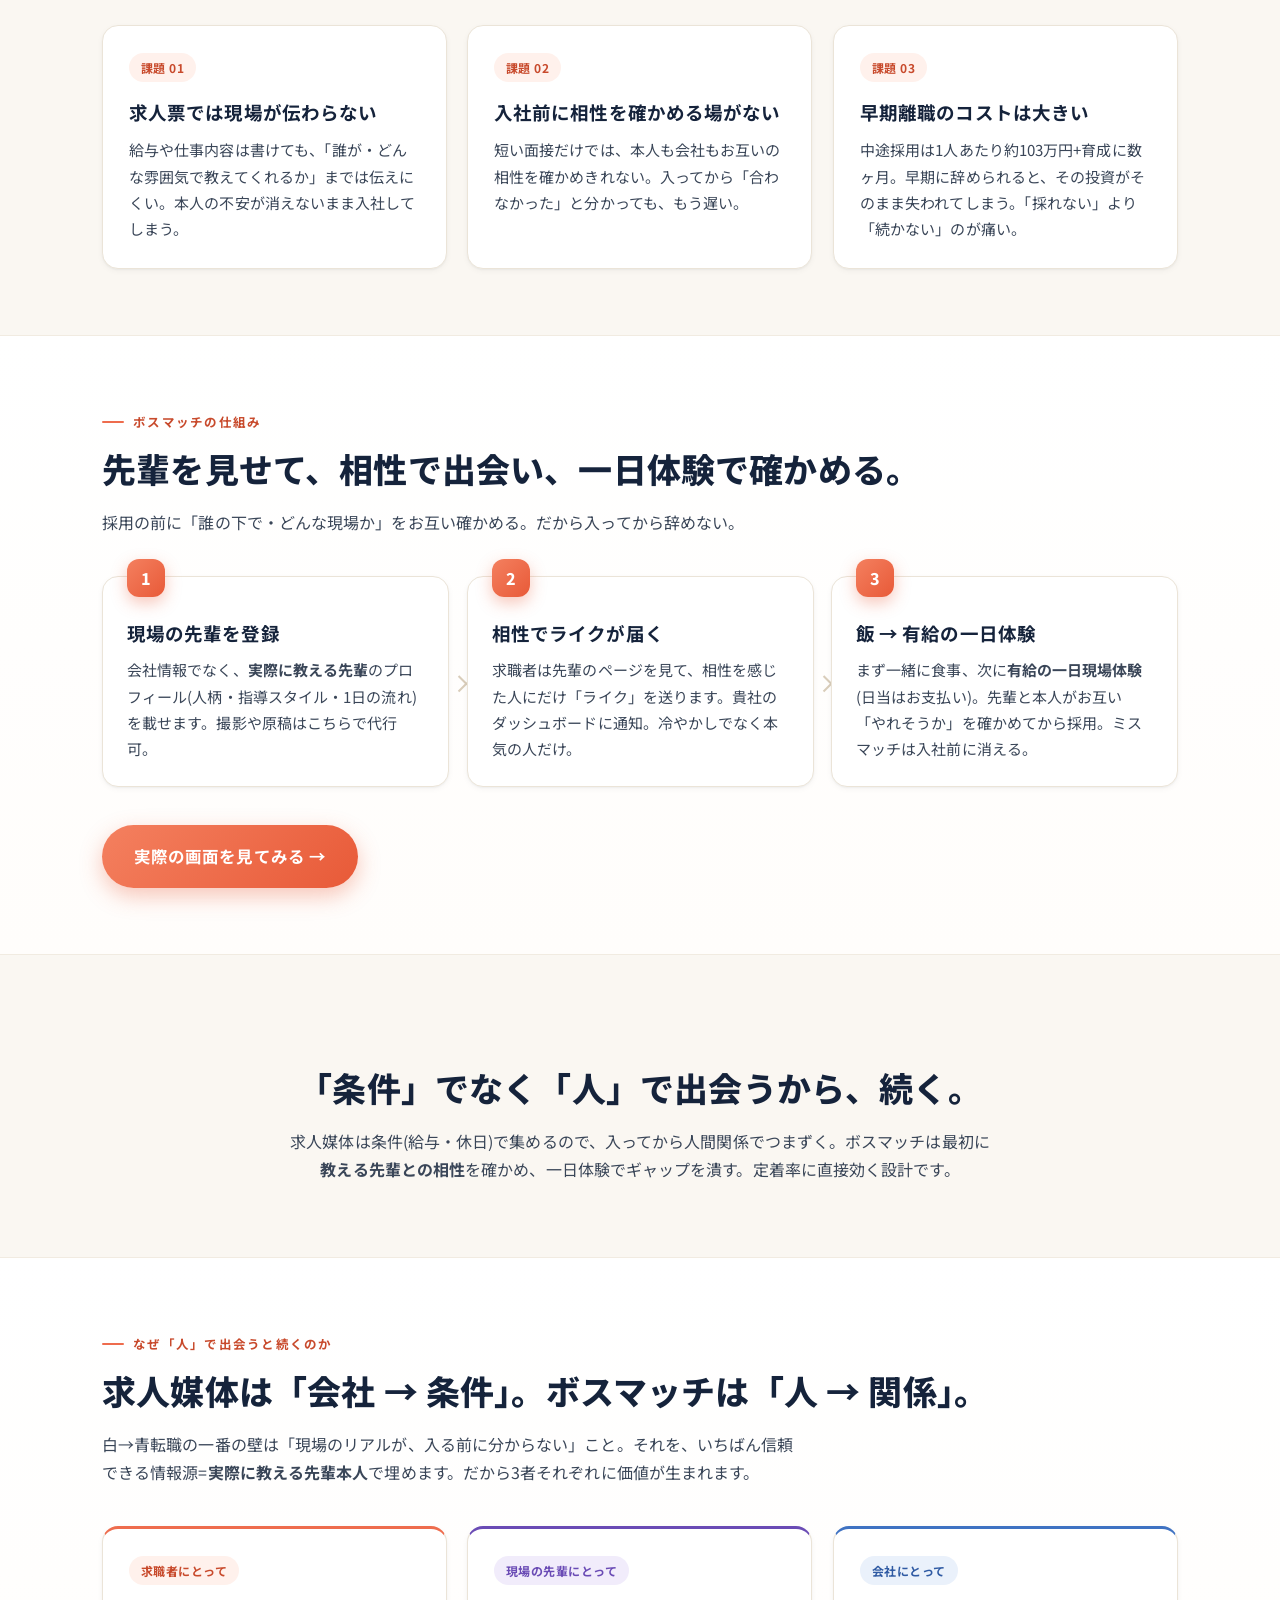
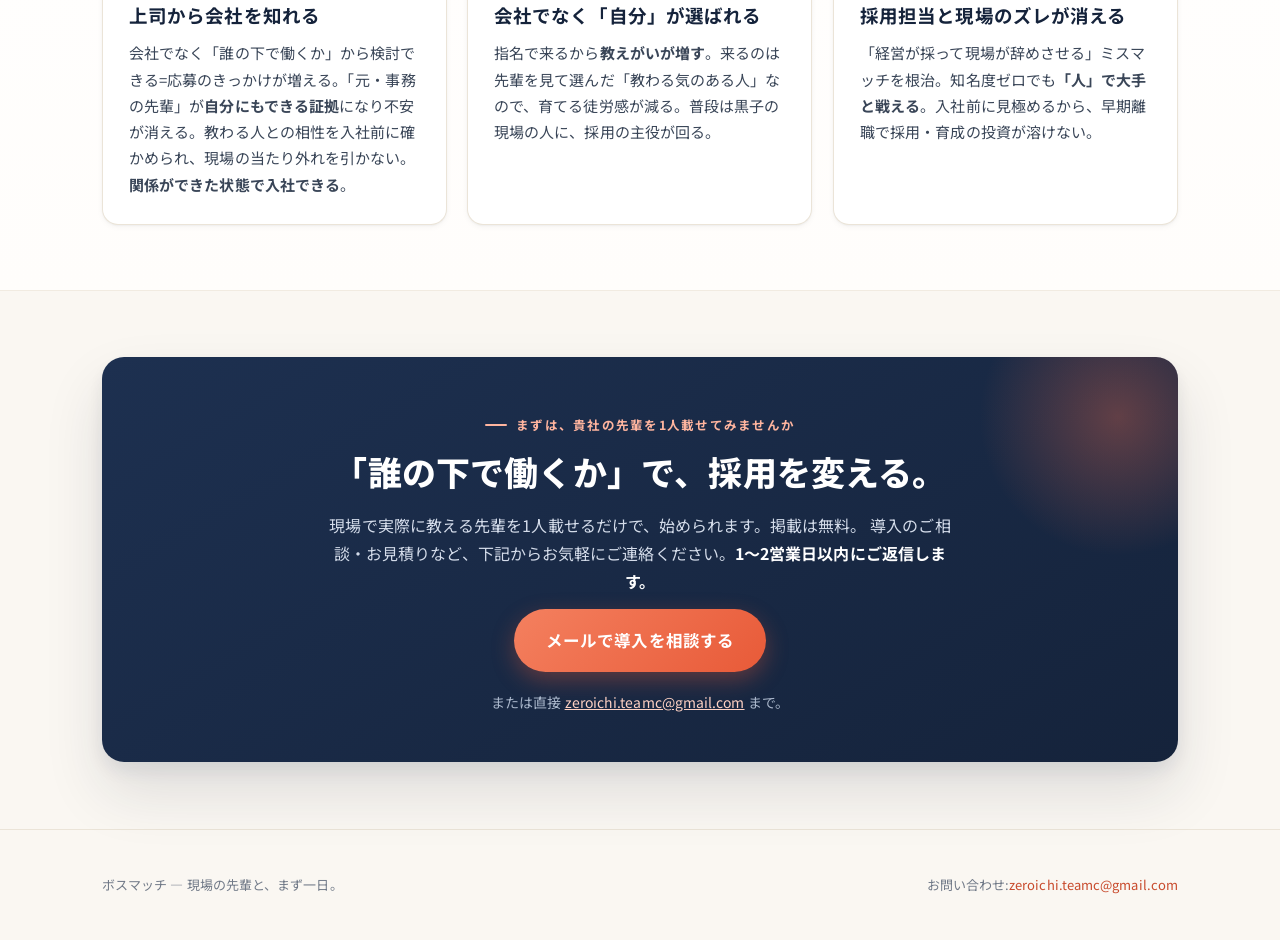
==== commit 80e6fb99: "sync from claude-system@af57af8" ====
--- a/index.html
+++ b/index.html
@@ -4,39 +4,31 @@
 <meta charset="utf-8">
 <meta name="viewport" content="width=device-width, initial-scale=1">
 <meta name="google-site-verification" content="MDZ4ReIEOUEKO-KMH30pqpUJMdGcXRpo6S4hasslqj8" />
-<title>ボスマッチ｜現場の先輩と相性で出会い、一日体験してから採用する</title>
-<meta name="description" content="ボスマッチは、未経験採用の『入れても辞める』を、現場で実際に教える先輩との相性マッチング＋有給の一日職場体験でなくす仕組みです。施工管理・設備・電気の中小事業者向け。九州大学の学生チームが立ち上げ準備中で、現場の事業者さまの声を募集しています。">
+<title>ボスマッチ｜「誰の下で働くか」で選ぶ、未経験採用</title>
+<meta name="description" content="ボスマッチは、未経験採用の『入れても辞める』を、現場で実際に教える先輩との相性マッチング＋有給の一日職場体験でなくすサービスです。求人票でなく『人』で出会うから、入ってから辞めない。施工管理・設備・電気の中小事業者向け。">
 <meta name="robots" content="index,follow">
 <link rel="canonical" href="https://ikamentai1122.github.io/zeroichi-mockup/">
 <!-- OGP -->
 <meta property="og:type" content="website">
-<meta property="og:title" content="ボスマッチ｜現場の先輩と相性で出会い、一日体験してから採用する">
-<meta property="og:description" content="未経験採用の『入れても辞める』を、教える先輩との相性＋一日職場体験でなくす。九大の学生チームが準備中。現場の声を募集しています。">
+<meta property="og:title" content="ボスマッチ｜「誰の下で働くか」で選ぶ、未経験採用">
+<meta property="og:description" content="未経験採用の『入れても辞める』を、教える先輩との相性＋有給の一日職場体験でなくす。求人票でなく『人』で出会う採用。">
 <meta property="og:url" content="https://ikamentai1122.github.io/zeroichi-mockup/">
 <meta property="og:site_name" content="ボスマッチ">
 <meta property="og:locale" content="ja_JP">
 <meta name="twitter:card" content="summary">
 <link rel="stylesheet" href="styles.css">
+<script>document.documentElement.classList.add("js");</script>
 <script type="application/ld+json">
 {
   "@context": "https://schema.org",
   "@graph": [
-    {"@type": "Organization", "name": "ボスマッチ", "url": "https://ikamentai1122.github.io/zeroichi-mockup/", "description": "未経験採用の『入れても辞める』を、現場で実際に教える先輩との相性マッチング＋有給の一日職場体験でなくすサービス。九州大学の学生チームが運営。", "areaServed": "福岡", "email": "zeroichi.teamc@gmail.com"},
+    {"@type": "Organization", "name": "ボスマッチ", "url": "https://ikamentai1122.github.io/zeroichi-mockup/", "description": "未経験採用の『入れても辞める』を、現場で実際に教える先輩との相性マッチング＋有給の一日職場体験でなくすサービス。", "areaServed": "福岡", "email": "zeroichi.teamc@gmail.com"},
     {"@type": "WebSite", "name": "ボスマッチ", "url": "https://ikamentai1122.github.io/zeroichi-mockup/", "inLanguage": "ja"}
   ]
 }
 </script>
 </head>
 <body>
-
-<!-- 正直バナー: モック偽装でなく「学生が準備中・声を募集」 -->
-<div class="demobar">
-  <span><b>準備中</b> 九州大学の学生チームが立ち上げているサービスです。現場の事業者さまの<b>本音とアドバイス</b>を募集しています。</span>
-  <span class="sep">|</span>
-  <a href="seekers.html">求職者の画面イメージ</a>
-  <a href="employer.html">事業者ダッシュボード</a>
-  <a href="#contact">話を聞かせる</a>
-</div>
 
 <header class="site">
   <div class="wrap bar">
@@ -47,9 +39,9 @@
     <nav class="navlinks">
       <a href="#problem">課題</a>
       <a href="#how">仕組み</a>
-      <a href="#value">魅力</a>
-      <a href="seekers.html">画面イメージ</a>
-      <a class="btn btn-primary btn-sm" href="#contact">話を聞かせる</a>
+      <a href="#value">3者の価値</a>
+      <a href="seekers.html">画面を見る</a>
+      <a class="btn btn-primary btn-sm" href="#contact">導入を相談する</a>
     </nav>
   </div>
 </header>
@@ -58,16 +50,16 @@
 <section class="hero">
   <div class="wrap hero-grid">
     <div class="hero-copy">
-      <span class="kicker">未経験採用の「入れても辞める」をなくす</span>
-      <h1>未経験を、<em>現場で教える先輩</em>との<br>相性で見極めてから採用する。</h1>
+      <span class="kicker">未経験採用の「入れても、辞める」をなくす</span>
+      <h1>会社ではなく、<br><em>「教える先輩」</em>で選ばれる。</h1>
       <p class="lead">
-        求人票では分からないのは「誰の下で働くか」。ボスマッチは、貴社の<b>現場で実際に教える先輩</b>のプロフィールを見て、相性を感じた求職者からだけ声がかかる仕組みです。まず一日、現場を体験してもらってからお互いに決められます。
+        求人票では分からないのは「誰の下で働くか」。現場で実際に教える先輩と<b>相性で出会い</b>、<b>有給の一日体験</b>で確かめてから、お互いに決める。だから、入ってから辞めない。
       </p>
       <div class="cta-row">
-        <a class="btn btn-primary" href="#contact">現場の声を聞かせる・相談する</a>
-        <a class="btn btn-ghost" href="seekers.html">求職者にどう見えるか、画面を見る →</a>
-      </div>
-      <p class="note">※ 施工管理・設備・電気の中小事業者さま向け。九大の学生チームが準備中・掲載は無料から。</p>
+        <a class="btn btn-primary btn-lg" href="seekers.html">実際の画面を見る →</a>
+        <a class="btn btn-ghost" href="#contact">導入を相談する</a>
+      </div>
+      <p class="note">施工管理・設備・電気の中小事業者さま向け。掲載は無料から。</p>
     </div>
     <div class="hero-visual">
       <div class="phone">
@@ -75,14 +67,14 @@
           <p class="screen-label">求職者に見えている画面</p>
           <div class="pcard">
             <div class="ptop">
-              <div class="avatar" style="background:linear-gradient(135deg,#f4805f,#e85a38);width:46px;height:46px;font-size:17px;border-radius:13px">T</div>
+              <div class="avatar" style="background:linear-gradient(135deg,#f4805f,#e85a38);width:46px;height:46px;font-size:17px;border-radius:13px">田</div>
               <div>
-                <div class="pname">髙橋さん・38</div>
-                <div class="prole">空調設備 / 現場の教える先輩(15年)</div>
+                <div class="pname">田中さん・38</div>
+                <div class="prole">設備施工管理 / 教える先輩(12年)</div>
               </div>
             </div>
-            <p class="pblurb">元は自分も事務職から。最初は誰でも分からなくて当たり前。一個ずつ、横について教えます。</p>
-            <div class="ptags"><span class="ptag">元ホワイト出身</span><span class="ptag">未経験を5人育てた</span><span class="ptag">残業少なめ</span></div>
+            <p class="pblurb">自分も営業から現場へ。最初は誰でも分からなくて当たり前。一個ずつ、横について教えます。</p>
+            <div class="ptags"><span class="ptag">元ホワイト出身</span><span class="ptag">未経験を5人育てた</span><span class="ptag">怒鳴りません</span></div>
             <div class="plike">♥ この先輩のもとで働いてみたい</div>
           </div>
         </div>
@@ -95,24 +87,53 @@
   </div>
 </section>
 
+<!-- STATS: なぜ人で出会うと続くのか(データ) -->
+<section class="block alt">
+  <div class="wrap">
+    <p class="eyebrow" data-reveal style="justify-content:center">数字で見る、なぜ「人」で出会うと続くのか</p>
+    <h2 class="section" data-reveal style="text-align:center">ブルーカラーは、昔から「人のつながり」で採る業界。</h2>
+    <div class="stats">
+      <div class="stat" data-reveal>
+        <div class="n"><span data-count="61" data-dec="0">61</span><span class="u">%</span></div>
+        <p class="l">建設業に中途で入った人が、家族・知人など<b>「人のつながり(縁故)」</b>で入職。求人広告経由はわずか7%台。</p>
+        <p class="src">出典:助太刀総研 / 厚労省 建設業雇用管理実態調査</p>
+      </div>
+      <div class="stat d1" data-reveal>
+        <div class="n"><span data-count="35.9" data-dec="1">35.9</span><span class="u">%</span><span class="vs">vs 23.3%</span></div>
+        <p class="l"><b>「人でつながって入った人」の定着率</b>(社員紹介)。一般的な人材紹介(23.3%)を大きく上回る。</p>
+        <p class="src">出典:各種採用実態調査</p>
+      </div>
+      <div class="stat d2" data-reveal>
+        <div class="n">約<span data-count="103" data-dec="0">103</span><span class="u">万円</span></div>
+        <p class="l">中途採用ひとり当たりのコスト+育成に数ヶ月。<b>早期に辞められると、そのまま溶ける。</b></p>
+        <p class="src">出典:中途採用コストの一般的試算</p>
+      </div>
+    </div>
+    <p class="stats-punch" data-reveal>
+      でも、外から来る未経験者には、その<b>「人のつながり」がない</b>。<br>
+      ボスマッチは、ツテのない人にも「教える先輩」との縁を届けます。
+    </p>
+  </div>
+</section>
+
 <!-- PROBLEM -->
-<section class="block alt" id="problem">
-  <div class="wrap">
-    <p class="eyebrow">未経験採用で、よくあるすれ違い</p>
-    <h2 class="section">せっかく採っても、入社後のミスマッチで辞めてしまう。</h2>
-    <p class="section-lead">求人票だけでは「誰の下で・どんな現場で働くか」までは伝わりにくい。だから本人も「思っていたのと違った」となり、早ければ1ヶ月で離れてしまう。これは現場や採用担当のせいではなく、<b>入社前にお互いを確かめる手段がない</b>こと自体が原因です。</p>
+<section class="block" id="problem">
+  <div class="wrap">
+    <p class="eyebrow" data-reveal>未経験採用で、よくあるすれ違い</p>
+    <h2 class="section" data-reveal>せっかく採っても、入社後のミスマッチで辞めてしまう。</h2>
+    <p class="section-lead" data-reveal>求人票だけでは「誰の下で・どんな現場で働くか」までは伝わりにくい。だから本人も「思っていたのと違った」となり、早ければ1ヶ月で離れてしまう。これは現場や採用担当のせいではなく、<b>入社前にお互いを確かめる手段がない</b>こと自体が原因です。</p>
     <div class="cols">
-      <div class="card">
+      <div class="card" data-reveal>
         <div class="ix">課題 01</div>
         <h3>求人票では現場が伝わらない</h3>
         <p>給与や仕事内容は書けても、「誰が・どんな雰囲気で教えてくれるか」までは伝えにくい。本人の不安が消えないまま入社してしまう。</p>
       </div>
-      <div class="card">
+      <div class="card d1" data-reveal>
         <div class="ix">課題 02</div>
         <h3>入社前に相性を確かめる場がない</h3>
         <p>短い面接だけでは、本人も会社もお互いの相性を確かめきれない。入ってから「合わなかった」と分かっても、もう遅い。</p>
       </div>
-      <div class="card">
+      <div class="card d2" data-reveal>
         <div class="ix">課題 03</div>
         <h3>早期離職のコストは大きい</h3>
         <p>中途採用は1人あたり約103万円+育成に数ヶ月。早期に辞められると、その投資がそのまま失われてしまう。「採れない」より「続かない」のが痛い。</p>
@@ -122,58 +143,58 @@
 </section>
 
 <!-- HOW IT WORKS -->
-<section class="block" id="how">
-  <div class="wrap">
-    <p class="eyebrow">ボスマッチの仕組み</p>
-    <h2 class="section">先輩を見せて、相性で出会い、一日体験で確かめる。</h2>
-    <p class="section-lead">採用の前に「誰の下で・どんな現場か」をお互い確かめる。だから入ってから辞めない。</p>
+<section class="block alt" id="how">
+  <div class="wrap">
+    <p class="eyebrow" data-reveal>ボスマッチの仕組み</p>
+    <h2 class="section" data-reveal>先輩を見せて、相性で出会い、一日体験で確かめる。</h2>
+    <p class="section-lead" data-reveal>採用の前に「誰の下で・どんな現場か」をお互い確かめる。だから入ってから辞めない。</p>
     <div class="steps">
-      <div class="step">
+      <div class="step" data-reveal>
         <h3>現場の先輩を登録</h3>
         <p>会社情報でなく、<b>実際に教える先輩</b>のプロフィール(人柄・指導スタイル・1日の流れ)を載せます。撮影や原稿はこちらで代行可。</p>
       </div>
-      <div class="step">
+      <div class="step d1" data-reveal>
         <h3>相性でライクが届く</h3>
         <p>求職者は先輩のページを見て、相性を感じた人にだけ「ライク」を送ります。貴社のダッシュボードに通知。冷やかしでなく本気の人だけ。</p>
       </div>
-      <div class="step">
+      <div class="step d2" data-reveal>
         <h3>飯 → 有給の一日体験</h3>
         <p>まず一緒に食事、次に<b>有給の一日現場体験</b>(日当はお支払い)。先輩と本人がお互い「やれそうか」を確かめてから採用。ミスマッチは入社前に消える。</p>
       </div>
     </div>
-    <div style="margin-top:34px">
-      <a class="btn btn-primary" href="seekers.html">画面イメージを見てみる →</a>
+    <div style="margin-top:38px" data-reveal>
+      <a class="btn btn-primary btn-lg" href="seekers.html">実際の画面を見てみる →</a>
     </div>
   </div>
 </section>
 
 <!-- WHY -->
-<section class="block alt">
+<section class="block">
   <div class="wrap narrow" style="text-align:center">
-    <p class="eyebrow">他の求人媒体との違い</p>
-    <h2 class="section">「条件」でなく「人」で出会うから、続く。</h2>
-    <p class="section-lead" style="margin:0 auto 8px">求人媒体は条件(給与・休日)で集めるので、入ってから人間関係でつまずく。ボスマッチは最初に<b>教える先輩との相性</b>を確かめ、一日体験でギャップを潰す。定着率に直接効く設計です。</p>
+    <p class="eyebrow" data-reveal>他の求人媒体との違い</p>
+    <h2 class="section" data-reveal>「条件」でなく「人」で出会うから、続く。</h2>
+    <p class="section-lead" style="margin:0 auto 8px" data-reveal>求人媒体は条件(給与・休日)で集めるので、入ってから人間関係でつまずく。ボスマッチは最初に<b>教える先輩との相性</b>を確かめ、一日体験でギャップを潰す。定着率に直接効く設計です。</p>
   </div>
 </section>
 
 <!-- VALUE / 魅力 -->
-<section class="block" id="value">
-  <div class="wrap">
-    <p class="eyebrow">なぜ「人」で出会うと続くのか</p>
-    <h2 class="section">求人媒体は「会社 → 条件」。ボスマッチは「人 → 関係」。</h2>
-    <p class="section-lead">白→青転職の一番の壁は「現場のリアルが、入る前に分からない」こと。それを、いちばん信頼できる情報源=<b>実際に教える先輩本人</b>で埋めます。だから3者それぞれに価値が生まれます。</p>
+<section class="block alt" id="value">
+  <div class="wrap">
+    <p class="eyebrow" data-reveal>なぜ「人」で出会うと続くのか</p>
+    <h2 class="section" data-reveal>求人媒体は「会社 → 条件」。ボスマッチは「人 → 関係」。</h2>
+    <p class="section-lead" data-reveal>白→青転職の一番の壁は「現場のリアルが、入る前に分からない」こと。それを、いちばん信頼できる情報源=<b>実際に教える先輩本人</b>で埋めます。だから3者それぞれに価値が生まれます。</p>
     <div class="cols">
-      <div class="card v-seeker">
+      <div class="card v-seeker" data-reveal>
         <div class="ix">求職者にとって</div>
         <h3>上司から会社を知れる</h3>
         <p>会社でなく「誰の下で働くか」から検討できる=応募のきっかけが増える。「元・事務の先輩」が<b>自分にもできる証拠</b>になり不安が消える。教わる人との相性を入社前に確かめられ、現場の当たり外れを引かない。<b>関係ができた状態で入社できる</b>。</p>
       </div>
-      <div class="card v-mentor">
+      <div class="card v-mentor d1" data-reveal>
         <div class="ix">現場の先輩にとって</div>
         <h3>会社でなく「自分」が選ばれる</h3>
         <p>指名で来るから<b>教えがいが増す</b>。来るのは先輩を見て選んだ「教わる気のある人」なので、育てる徒労感が減る。普段は黒子の現場の人に、採用の主役が回る。</p>
       </div>
-      <div class="card v-company">
+      <div class="card v-company d2" data-reveal>
         <div class="ix">会社にとって</div>
         <h3>採用担当と現場のズレが消える</h3>
         <p>「経営が採って現場が辞めさせる」ミスマッチを根治。知名度ゼロでも<b>「人」で大手と戦える</b>。入社前に見極めるから、早期離職で採用・育成の投資が溶けない。</p>
@@ -182,21 +203,19 @@
   </div>
 </section>
 
-<!-- CONTACT / 正直な学生起業の声募集 -->
+<!-- CONTACT -->
 <section class="block" id="contact">
   <div class="wrap">
-    <div class="ctaband" style="text-align:center">
-      <p class="eyebrow">作っているのは、九大の学生チームです</p>
-      <h2 class="section">現場の社長さんの、本音を聞かせてください。</h2>
+    <div class="ctaband" style="text-align:center" data-reveal>
+      <p class="eyebrow">まずは、貴社の先輩を1人載せてみませんか</p>
+      <h2 class="section">「誰の下で働くか」で、採用を変える。</h2>
       <p class="section-lead" style="margin:0 auto 14px;max-width:640px">
-        私たちは九州大学の学生チームで、未経験採用の「入れても辞める」をなくすこのサービスを立ち上げ準備中です。
-        まだ世に出る前で、<b style="color:#fff">実際に未経験を採っている事業者さまの本音とアドバイス</b>を探しています。
-        売り込みではありません。「先輩を1人お試しで載せてみたい」でも「5分だけ意見を言ってやる」でも大歓迎です。
+        現場で実際に教える先輩を1人載せるだけで、始められます。掲載は無料。
+        導入のご相談・お見積りなど、下記からお気軽にご連絡ください。<b style="color:#fff">1〜2営業日以内にご返信します。</b>
       </p>
-      <p style="margin:0 0 22px;font-size:14px;color:#aab7cb;position:relative">下のボタンからメールが立ち上がります(用件は入力済み)。1〜2日以内に必ずご返信します。</p>
-      <a class="btn btn-primary"
-         href="mailto:zeroichi.teamc@gmail.com?subject=%E3%83%9C%E3%82%B9%E3%83%9E%E3%83%83%E3%83%81%E3%81%B8%E3%81%AE%E9%80%A3%E7%B5%A1&body=%0A%E2%96%A0%E4%BC%9A%E7%A4%BE%E5%90%8D%EF%BC%9A%0A%E2%96%A0%E6%A5%AD%E7%A8%AE%EF%BC%88%E6%96%BD%E5%B7%A5%E7%AE%A1%E7%90%86%2F%E8%A8%AD%E5%82%99%2F%E9%9B%BB%E6%B0%97%E3%81%AA%E3%81%A9%EF%BC%89%EF%BC%9A%0A%E2%96%A0%E3%81%94%E6%8B%85%E5%BD%93%E8%80%85%E5%90%8D%EF%BC%9A%0A%0A%E2%96%A0%E4%BC%9D%E3%81%88%E3%81%9F%E3%81%84%E3%81%93%E3%81%A8%EF%BC%88%E3%81%A9%E3%82%8C%E3%81%8B%EF%BC%89%EF%BC%9A%0A%E3%83%BB%E5%85%88%E8%BC%A9%E3%82%921%E4%BA%BA%E3%81%8A%E8%A9%A6%E3%81%97%E3%81%A7%E8%BC%89%E3%81%9B%E3%81%A6%E3%81%BF%E3%81%9F%E3%81%84%0A%E3%83%BB5%E5%88%86%E3%81%A0%E3%81%91%E6%84%8F%E8%A6%8B%E3%82%92%E8%A8%80%E3%81%86%0A%0A%E2%96%A0%EF%BC%88%E3%82%82%E3%81%97%E3%82%88%E3%81%91%E3%82%8C%E3%81%B0%EF%BC%89%E3%81%93%E3%81%AE%E4%BB%95%E7%B5%84%E3%81%BF%E3%81%AB%E3%81%84%E3%81%8F%E3%82%89%E3%81%BE%E3%81%A7%E3%81%AA%E3%82%89%E5%87%BA%E3%81%9B%E3%82%8B%E3%81%8B%EF%BC%9A%0A">
-        メールで話を聞かせる
+      <a class="btn btn-primary btn-lg"
+         href="mailto:zeroichi.teamc@gmail.com?subject=%E3%83%9C%E3%82%B9%E3%83%9E%E3%83%83%E3%83%81%E5%B0%8E%E5%85%A5%E3%81%AE%E3%81%94%E7%9B%B8%E8%AB%87&body=%0A%E2%96%A0%E4%BC%9A%E7%A4%BE%E5%90%8D%EF%BC%9A%0A%E2%96%A0%E6%A5%AD%E7%A8%AE%EF%BC%88%E6%96%BD%E5%B7%A5%E7%AE%A1%E7%90%86%2F%E8%A8%AD%E5%82%99%2F%E9%9B%BB%E6%B0%97%E3%81%AA%E3%81%A9%EF%BC%89%EF%BC%9A%0A%E2%96%A0%E3%81%94%E6%8B%85%E5%BD%93%E8%80%85%E5%90%8D%EF%BC%9A%0A%E2%96%A0%E3%81%94%E9%80%A3%E7%B5%A1%E5%85%88%EF%BC%9A%0A%0A%E2%96%A0%E3%81%94%E7%94%A8%E4%BB%B6%EF%BC%9A%0A%E3%83%BB%E5%85%88%E8%BC%A9%E3%82%921%E4%BA%BA%E8%BC%89%E3%81%9B%E3%81%A6%E3%81%BF%E3%81%9F%E3%81%84%0A%E3%83%BB%E8%A9%B3%E3%81%97%E3%81%8F%E8%A9%B1%E3%82%92%E8%81%9E%E3%81%8D%E3%81%9F%E3%81%84%0A">
+        メールで導入を相談する
       </a>
       <p style="margin:18px 0 0;font-size:14px;color:#aab7cb;position:relative">
         または直接 <a href="mailto:zeroichi.teamc@gmail.com" style="color:#ffd2c4">zeroichi.teamc@gmail.com</a> まで。
@@ -208,11 +227,10 @@
 <footer class="site">
   <div class="wrap">
     <span>ボスマッチ — 現場の先輩と、まず一日。</span>
-    <span>九州大学 学生チーム / 2026・立ち上げ準備中</span>
+    <span>お問い合わせ:<a href="mailto:zeroichi.teamc@gmail.com">zeroichi.teamc@gmail.com</a></span>
   </div>
 </footer>
 
+<script src="ui.js"></script>
 </body>
 </html>
-
-<!-- deploy 2026-06-25T09:44Z -->
--- a/styles.css
+++ b/styles.css
@@ -49,7 +49,62 @@
 img { max-width: 100%; }
 ::selection { background: rgba(238,108,77,.18); }
 
-/* ---- demo bar ---- */
+/* ---- scroll reveal (shared) ----
+   Hidden only when JS is active (.js on <html>), so that if the script
+   fails to load the content still shows. */
+.js [data-reveal] {
+  opacity: 0;
+  transform: translateY(20px);
+  transition: opacity .7s cubic-bezier(.2,.7,.2,1), transform .7s cubic-bezier(.2,.7,.2,1);
+  will-change: opacity, transform;
+}
+.js [data-reveal].in { opacity: 1; transform: none; }
+.d1 { transition-delay: .08s; }
+.d2 { transition-delay: .16s; }
+.d3 { transition-delay: .24s; }
+.d4 { transition-delay: .32s; }
+@media (prefers-reduced-motion: reduce) {
+  .js [data-reveal] { opacity: 1; transform: none; transition: none; }
+}
+
+/* ---- big view switch (求人側 / 求職者側) ---- */
+.viewswitch-wrap {
+  position: sticky; top: 0; z-index: 30;
+  display: flex; justify-content: center; align-items: center; gap: 14px;
+  padding: 13px 16px;
+  background: rgba(250,247,242,.86);
+  backdrop-filter: saturate(1.6) blur(12px);
+  -webkit-backdrop-filter: saturate(1.6) blur(12px);
+  border-bottom: 1px solid var(--line-soft);
+}
+.viewswitch-wrap .vs-home {
+  position: absolute; left: 22px; top: 50%; transform: translateY(-50%);
+  font-weight: 800; font-size: 19px; letter-spacing: .01em; color: var(--ink);
+  text-decoration: none;
+}
+.viewswitch-wrap .vs-home em { color: var(--accent); font-style: normal; }
+.viewswitch {
+  display: inline-flex; background: #fff; border: 1px solid var(--line);
+  border-radius: 999px; padding: 5px; box-shadow: var(--shadow-sm);
+}
+.viewswitch a {
+  display: inline-flex; align-items: center; gap: 9px;
+  padding: 12px 26px; border-radius: 999px; text-decoration: none;
+  font-weight: 800; font-size: 15px; color: var(--ink-soft);
+  transition: color .2s, background .2s, box-shadow .2s; white-space: nowrap;
+}
+.viewswitch a .vs-dot {
+  width: 8px; height: 8px; border-radius: 50%; background: currentColor; opacity: .45;
+  transition: opacity .2s, background .2s;
+}
+.viewswitch a:hover { color: var(--accent-ink); }
+.viewswitch a.active {
+  background: var(--accent-grad); color: #fff;
+  box-shadow: 0 8px 20px rgba(232,90,56,.32);
+}
+.viewswitch a.active .vs-dot { opacity: 1; background: #fff; }
+
+/* ---- demo bar (legacy, LP only) ---- */
 .demobar {
   background: var(--navy-grad);
   color: #fff;
@@ -137,6 +192,28 @@
 .hero p.lead { font-size: clamp(16px, 2.1vw, 18px); color: var(--ink-soft); max-width: 560px; margin: 0 0 30px; }
 .hero .cta-row { display: flex; gap: 14px; flex-wrap: wrap; align-items: center; }
 .hero .note { font-size: 13px; color: var(--muted); margin-top: 16px; }
+
+/* hero entrance (staggered) */
+@keyframes heroIn { from { opacity: 0; transform: translateY(18px); } to { opacity: 1; transform: none; } }
+.hero-copy > * { animation: heroIn .8s cubic-bezier(.2,.7,.2,1) both; }
+.hero-copy > *:nth-child(1) { animation-delay: .04s; }
+.hero-copy > *:nth-child(2) { animation-delay: .12s; }
+.hero-copy > *:nth-child(3) { animation-delay: .20s; }
+.hero-copy > *:nth-child(4) { animation-delay: .28s; }
+.hero-copy > *:nth-child(5) { animation-delay: .36s; }
+.hero-visual { animation: heroIn 1s .18s both; }
+.hero h1 em { position: relative; }
+.hero h1 em::after {
+  content: ""; position: absolute; left: -2px; right: -2px; bottom: .06em; height: .30em;
+  background: linear-gradient(90deg, rgba(238,108,77,.28), rgba(238,108,77,.12));
+  border-radius: 3px; z-index: -1; transform: scaleX(0); transform-origin: left;
+  animation: underlineIn .7s .7s cubic-bezier(.2,.7,.2,1) forwards;
+}
+@keyframes underlineIn { to { transform: scaleX(1); } }
+@media (prefers-reduced-motion: reduce) {
+  .hero-copy > *, .hero-visual { animation: none; }
+  .hero h1 em::after { animation: none; transform: scaleX(1); }
+}
 
 /* hero phone mockup */
 .phone {
@@ -346,12 +423,74 @@
 .toast { position: fixed; left: 50%; bottom: 28px; transform: translateX(-50%) translateY(20px); background: var(--navy); color: #fff; padding: 14px 22px; border-radius: 14px; font-size: 14px; box-shadow: var(--shadow-lg); opacity: 0; pointer-events: none; transition: all .3s; z-index: 80; max-width: 90vw; }
 .toast.show { opacity: 1; transform: translateX(-50%) translateY(0); }
 
+/* ---- big buttons ---- */
+.btn-lg { padding: 17px 32px; font-size: 16.5px; }
+.btn-block { display: flex; width: 100%; justify-content: center; }
+
+/* ---- stats band (LP, count-up) ---- */
+.stats { display: grid; grid-template-columns: repeat(3, 1fr); gap: 20px; }
+@media (max-width: 820px) { .stats { grid-template-columns: 1fr; } }
+.stat {
+  background: var(--surface); border: 1px solid var(--line); border-radius: var(--radius);
+  padding: 32px 26px; box-shadow: var(--shadow-sm); text-align: center;
+  transition: transform .18s ease, box-shadow .18s ease;
+}
+.stat:hover { transform: translateY(-4px); box-shadow: var(--shadow); }
+.stat .n {
+  font-size: clamp(36px, 5.4vw, 50px); font-weight: 800; color: var(--accent-ink);
+  line-height: 1; letter-spacing: -.01em;
+}
+.stat .n .u { font-size: .46em; font-weight: 800; margin-left: 3px; }
+.stat .n .vs { font-size: .4em; font-weight: 700; color: var(--muted); margin-left: 8px; letter-spacing: 0; }
+.stat .l { margin: 14px 0 0; font-size: 14.5px; color: var(--ink-soft); }
+.stat .src { margin: 9px 0 0; font-size: 11px; color: var(--muted); }
+.stats-punch {
+  text-align: center; max-width: 720px; margin: 30px auto 0;
+  font-size: clamp(16px, 2.2vw, 19px); font-weight: 700; color: var(--ink);
+}
+.stats-punch b { color: var(--accent-ink); }
+
+/* ---- big register CTA (employer dashboard) ---- */
+.regcta {
+  display: flex; align-items: center; justify-content: space-between; gap: 18px;
+  background: var(--navy-grad); color: #fff; border-radius: var(--radius-lg);
+  padding: 24px 28px; box-shadow: var(--shadow-lg); text-decoration: none;
+  position: relative; overflow: hidden; margin-bottom: 22px;
+  transition: transform .16s ease, box-shadow .2s ease;
+}
+.regcta:hover { transform: translateY(-3px); box-shadow: 0 14px 40px rgba(21,35,59,.22); }
+.regcta::after {
+  content: ""; position: absolute; right: -60px; top: -60px; width: 220px; height: 220px;
+  border-radius: 50%; background: radial-gradient(circle, rgba(238,108,77,.4), rgba(238,108,77,0) 70%);
+}
+.regcta .rc-body { position: relative; z-index: 1; }
+.regcta .rc-k { font-size: 12px; font-weight: 800; letter-spacing: .08em; color: #ffb59f; }
+.regcta .rc-t { font-size: clamp(19px, 2.6vw, 23px); font-weight: 800; margin: 5px 0 4px; }
+.regcta .rc-sub { font-size: 13.5px; color: #d4dcea; }
+.regcta .rc-btn {
+  position: relative; z-index: 1; flex: 0 0 auto;
+  display: inline-flex; align-items: center; gap: 9px;
+  background: var(--accent-grad); color: #fff; font-weight: 800; font-size: 16px;
+  padding: 15px 26px; border-radius: 999px; box-shadow: 0 8px 22px rgba(232,90,56,.4);
+  transition: transform .16s ease;
+}
+.regcta:hover .rc-btn { transform: scale(1.04); }
+@media (max-width: 620px) {
+  .regcta { flex-direction: column; align-items: flex-start; padding: 22px; }
+  .regcta .rc-btn { width: 100%; justify-content: center; }
+}
+
 /* ===== mobile (phones) ===== */
 @media (max-width: 720px) {
   .wrap { padding: 0 16px; }
 
   .demobar { font-size: 11.5px; gap: 6px 12px; padding: 7px 14px; line-height: 1.5; }
   .demobar .sep { display: none; }
+
+  .viewswitch-wrap { padding: 10px 12px; }
+  .viewswitch-wrap .vs-home { display: none; }
+  .viewswitch { width: 100%; max-width: 420px; }
+  .viewswitch a { flex: 1; justify-content: center; padding: 12px 10px; font-size: 14px; }
 
   .site .bar { height: 58px; }
   .brand .mark { font-size: 19px; }
@@ -374,7 +513,9 @@
 }
 
 @media (max-width: 480px) {
-  .hero h1 { font-size: 29px; }
+  .hero h1 { font-size: 26px; line-height: 1.3; }
   .apphead h1 { font-size: 21px; }
   .modal { padding: 22px 18px; }
-}
+  .stat .n { font-size: 38px; }
+  .stat .n .vs { display: block; margin: 6px 0 0; }
+}
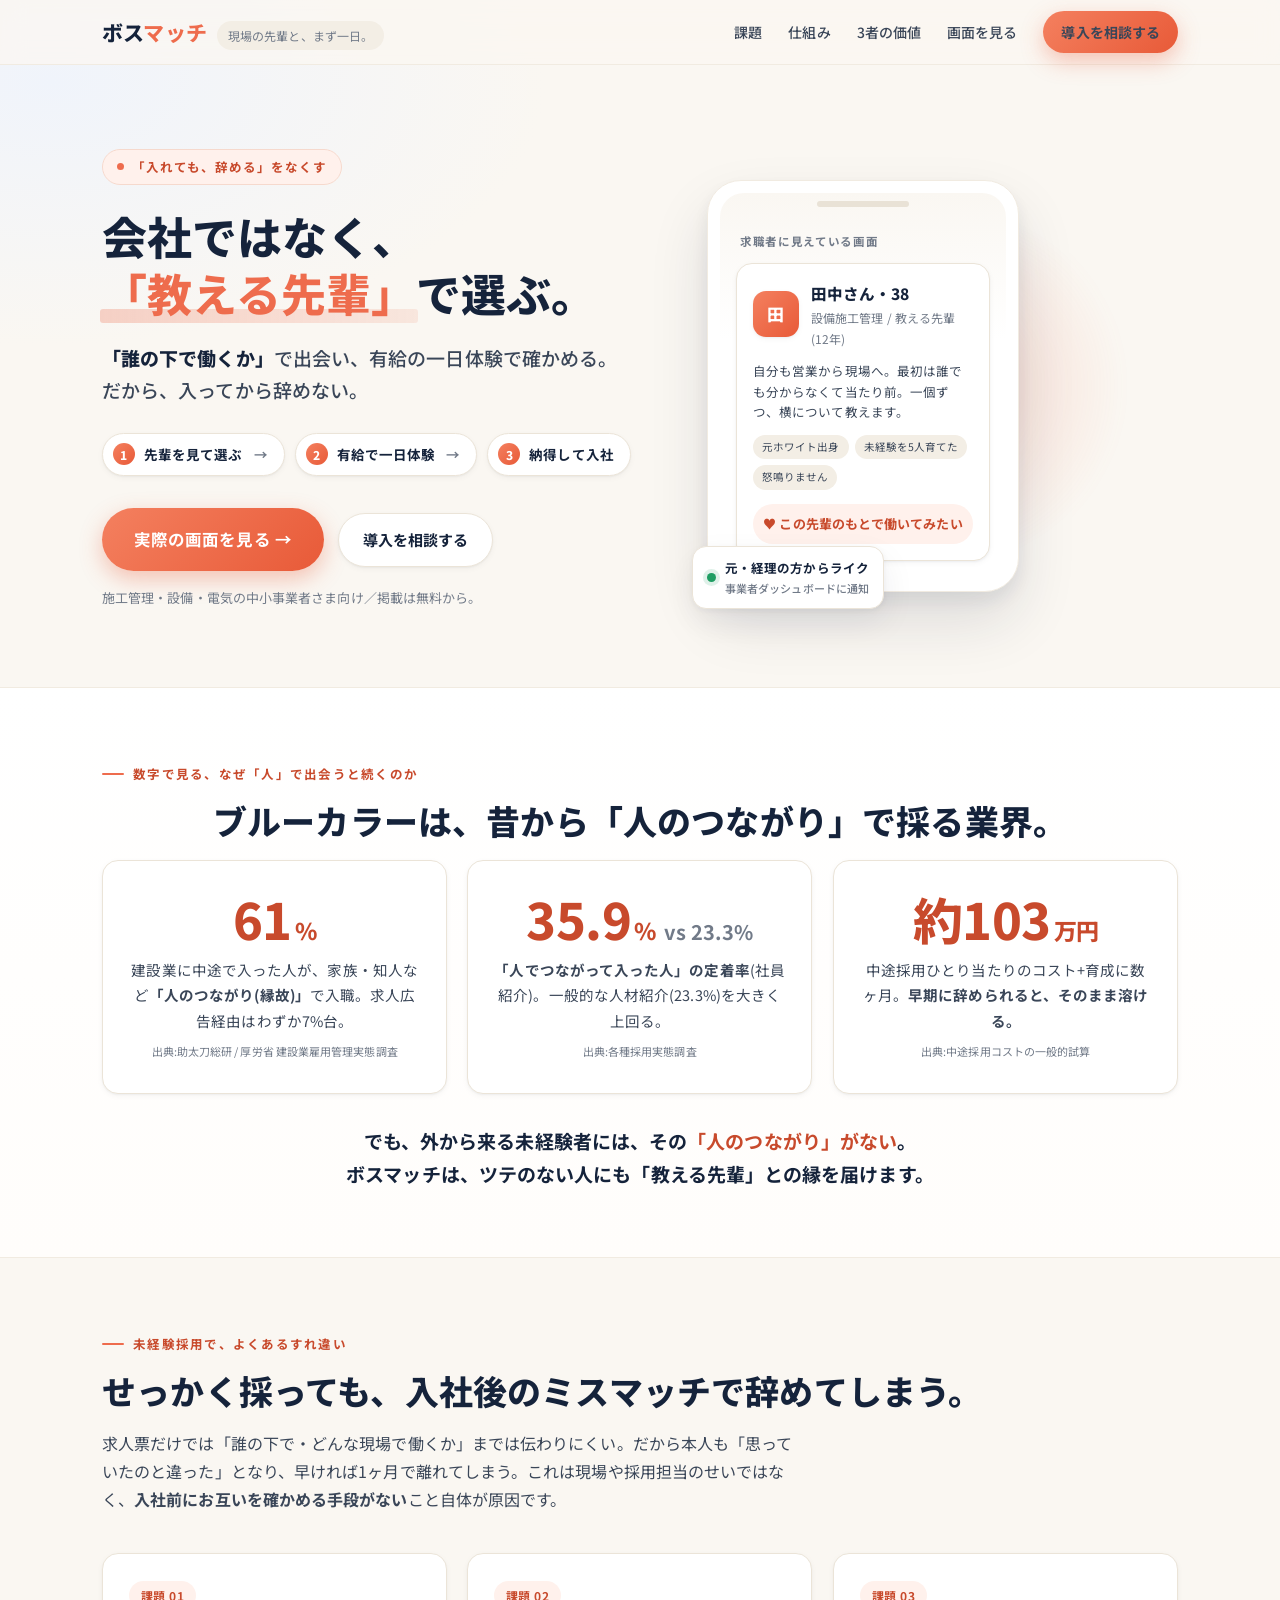
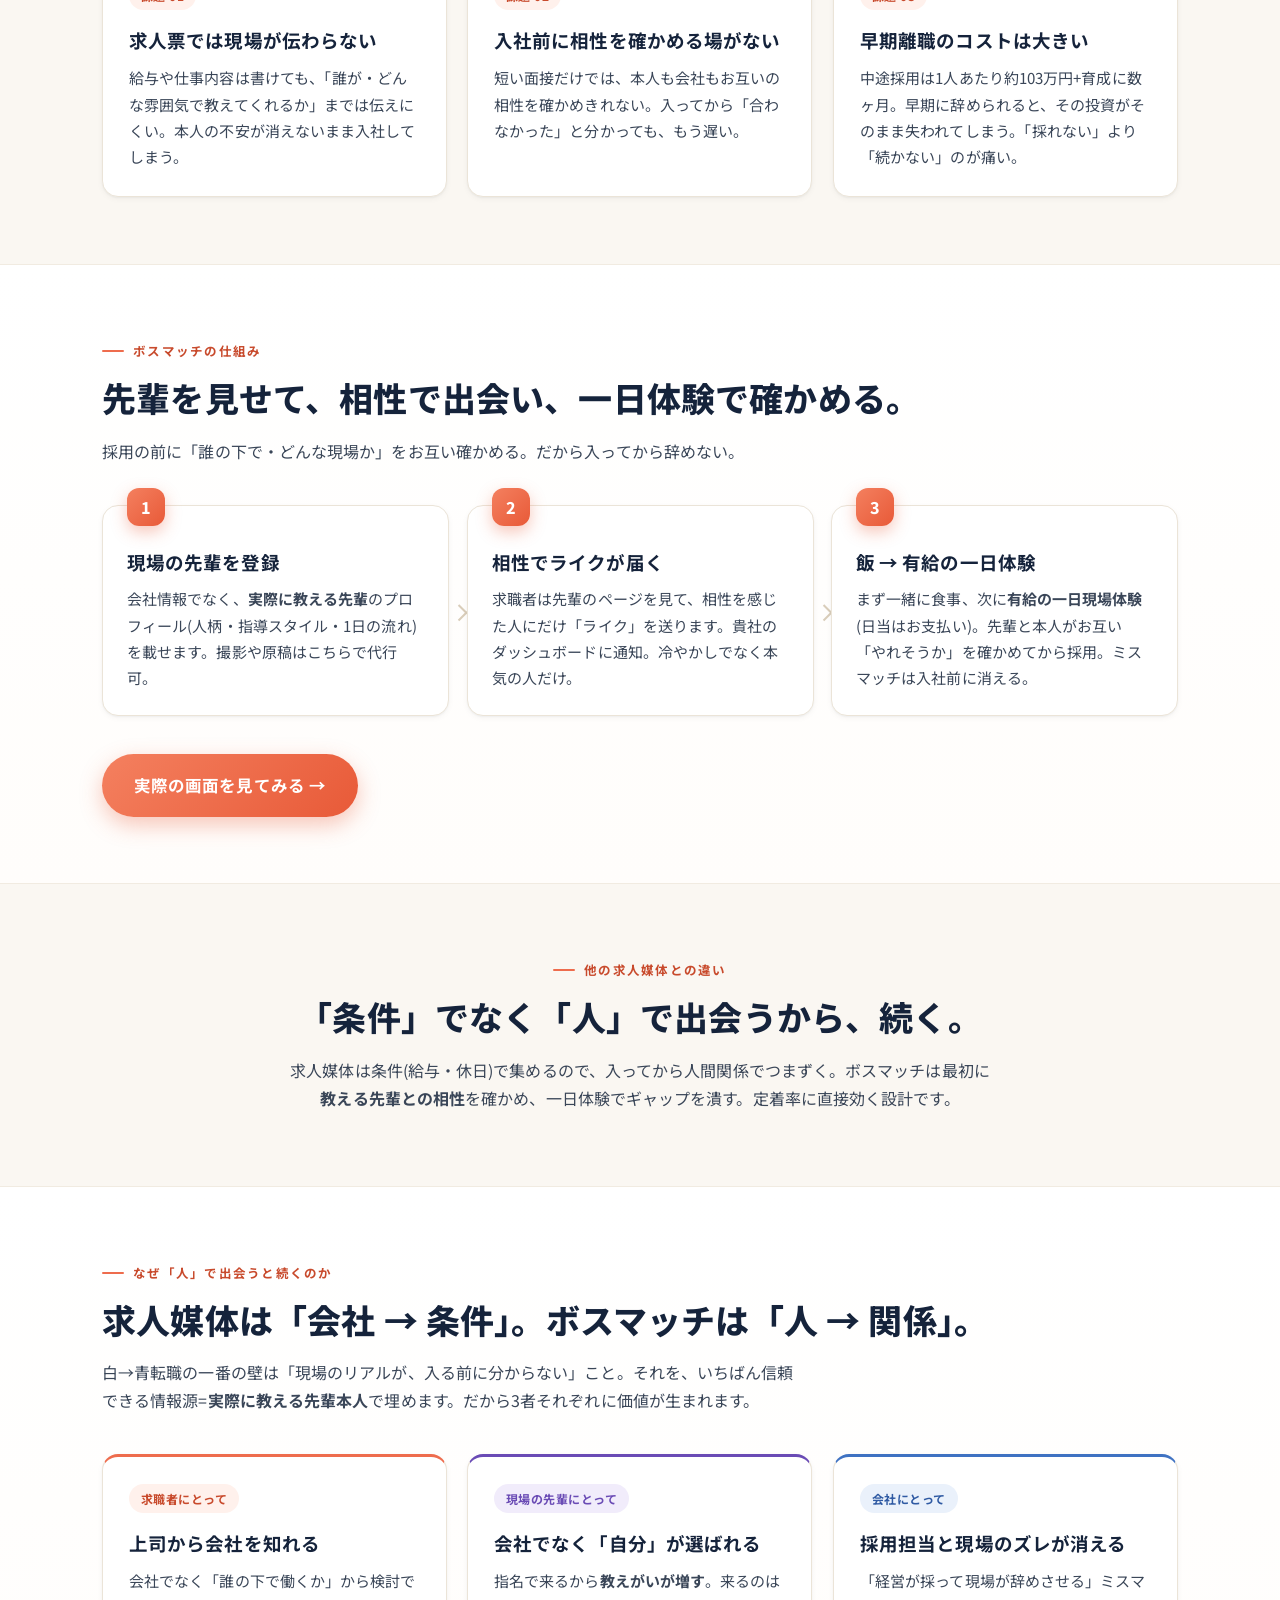
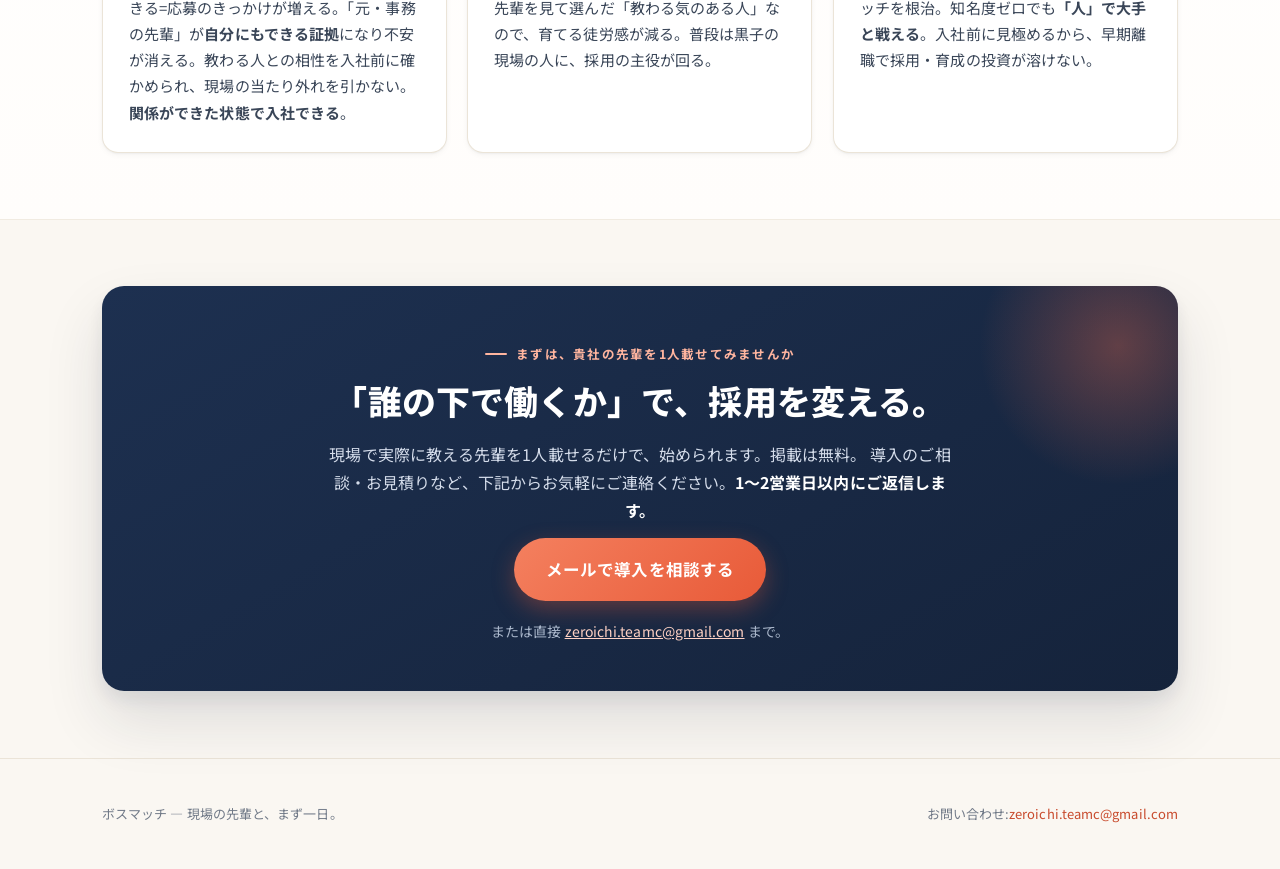
==== commit 7b0cd4f8: "sync from claude-system@bde33f3" ====
--- a/index.html
+++ b/index.html
@@ -50,16 +50,19 @@
 <section class="hero">
   <div class="wrap hero-grid">
     <div class="hero-copy">
-      <span class="kicker">未経験採用の「入れても、辞める」をなくす</span>
-      <h1>会社ではなく、<br><em>「教える先輩」</em>で選ばれる。</h1>
-      <p class="lead">
-        求人票では分からないのは「誰の下で働くか」。現場で実際に教える先輩と<b>相性で出会い</b>、<b>有給の一日体験</b>で確かめてから、お互いに決める。だから、入ってから辞めない。
-      </p>
+      <span class="kicker">「入れても、辞める」をなくす</span>
+      <h1>会社ではなく、<br><em>「教える先輩」</em>で選ぶ。</h1>
+      <p class="hero-lead"><b>「誰の下で働くか」</b>で出会い、有給の一日体験で確かめる。<br>だから、入ってから辞めない。</p>
+      <ol class="hero-flow">
+        <li>先輩を見て選ぶ</li>
+        <li>有給で一日体験</li>
+        <li>納得して入社</li>
+      </ol>
       <div class="cta-row">
         <a class="btn btn-primary btn-lg" href="seekers.html">実際の画面を見る →</a>
         <a class="btn btn-ghost" href="#contact">導入を相談する</a>
       </div>
-      <p class="note">施工管理・設備・電気の中小事業者さま向け。掲載は無料から。</p>
+      <p class="note">施工管理・設備・電気の中小事業者さま向け／掲載は無料から。</p>
     </div>
     <div class="hero-visual">
       <div class="phone">
--- a/styles.css
+++ b/styles.css
@@ -185,11 +185,38 @@
 }
 .kicker::before { content: ""; width: 7px; height: 7px; border-radius: 50%; background: var(--accent); }
 .hero h1 {
-  font-size: clamp(31px, 4.6vw, 50px); line-height: 1.24; margin: 0 0 20px;
-  letter-spacing: .005em; font-weight: 800;
+  font-size: clamp(30px, 4.2vw, 45px); line-height: 1.28; margin: 0 0 20px;
+  letter-spacing: 0; font-weight: 800;
 }
 .hero h1 em { color: var(--accent); font-style: normal; }
-.hero p.lead { font-size: clamp(16px, 2.1vw, 18px); color: var(--ink-soft); max-width: 560px; margin: 0 0 30px; }
+.hero .hero-lead {
+  font-size: clamp(16px, 2.1vw, 19px); color: var(--ink-soft); font-weight: 500;
+  max-width: 520px; margin: 0 0 26px; line-height: 1.7;
+}
+.hero .hero-lead b { color: var(--ink); font-weight: 800; }
+
+/* hero micro-flow (3 steps, replaces prose) */
+.hero-flow {
+  list-style: none; counter-reset: hf; margin: 0 0 32px; padding: 0;
+  display: flex; flex-wrap: wrap; align-items: center; gap: 10px;
+}
+.hero-flow li {
+  counter-increment: hf; position: relative;
+  display: inline-flex; align-items: center; gap: 9px;
+  background: #fff; border: 1px solid var(--line); border-radius: 999px;
+  padding: 9px 16px 9px 10px; font-size: 13.5px; font-weight: 700; color: var(--ink);
+  box-shadow: var(--shadow-sm);
+}
+.hero-flow li::before {
+  content: counter(hf); flex: 0 0 auto;
+  width: 22px; height: 22px; border-radius: 50%;
+  background: var(--accent-grad); color: #fff; font-size: 12px; font-weight: 800;
+  display: grid; place-items: center;
+}
+.hero-flow li:not(:last-child)::after {
+  content: "→"; margin-left: 2px; color: var(--muted); font-weight: 700;
+}
+@media (max-width: 400px) { .hero-flow li:not(:last-child)::after { display: none; } }
 .hero .cta-row { display: flex; gap: 14px; flex-wrap: wrap; align-items: center; }
 .hero .note { font-size: 13px; color: var(--muted); margin-top: 16px; }
 
@@ -201,6 +228,7 @@
 .hero-copy > *:nth-child(3) { animation-delay: .20s; }
 .hero-copy > *:nth-child(4) { animation-delay: .28s; }
 .hero-copy > *:nth-child(5) { animation-delay: .36s; }
+.hero-copy > *:nth-child(6) { animation-delay: .44s; }
 .hero-visual { animation: heroIn 1s .18s both; }
 .hero h1 em { position: relative; }
 .hero h1 em::after {
@@ -216,10 +244,18 @@
 }
 
 /* hero phone mockup */
+.hero-visual { position: relative; }
+.hero-visual::before {
+  content: ""; position: absolute; z-index: 0;
+  width: 420px; height: 420px; max-width: 100%;
+  top: 50%; left: 50%; transform: translate(-50%, -50%);
+  background: radial-gradient(circle, rgba(238,108,77,.22) 0%, rgba(238,108,77,0) 62%);
+  filter: blur(6px); pointer-events: none;
+}
 .phone {
   width: 312px; max-width: 88vw; background: #fff; border-radius: 34px;
   padding: 12px; box-shadow: var(--shadow-lg); border: 1px solid var(--line-soft);
-  position: relative;
+  position: relative; z-index: 1;
 }
 .phone::before {
   content: ""; position: absolute; top: 20px; left: 50%; transform: translateX(-50%);
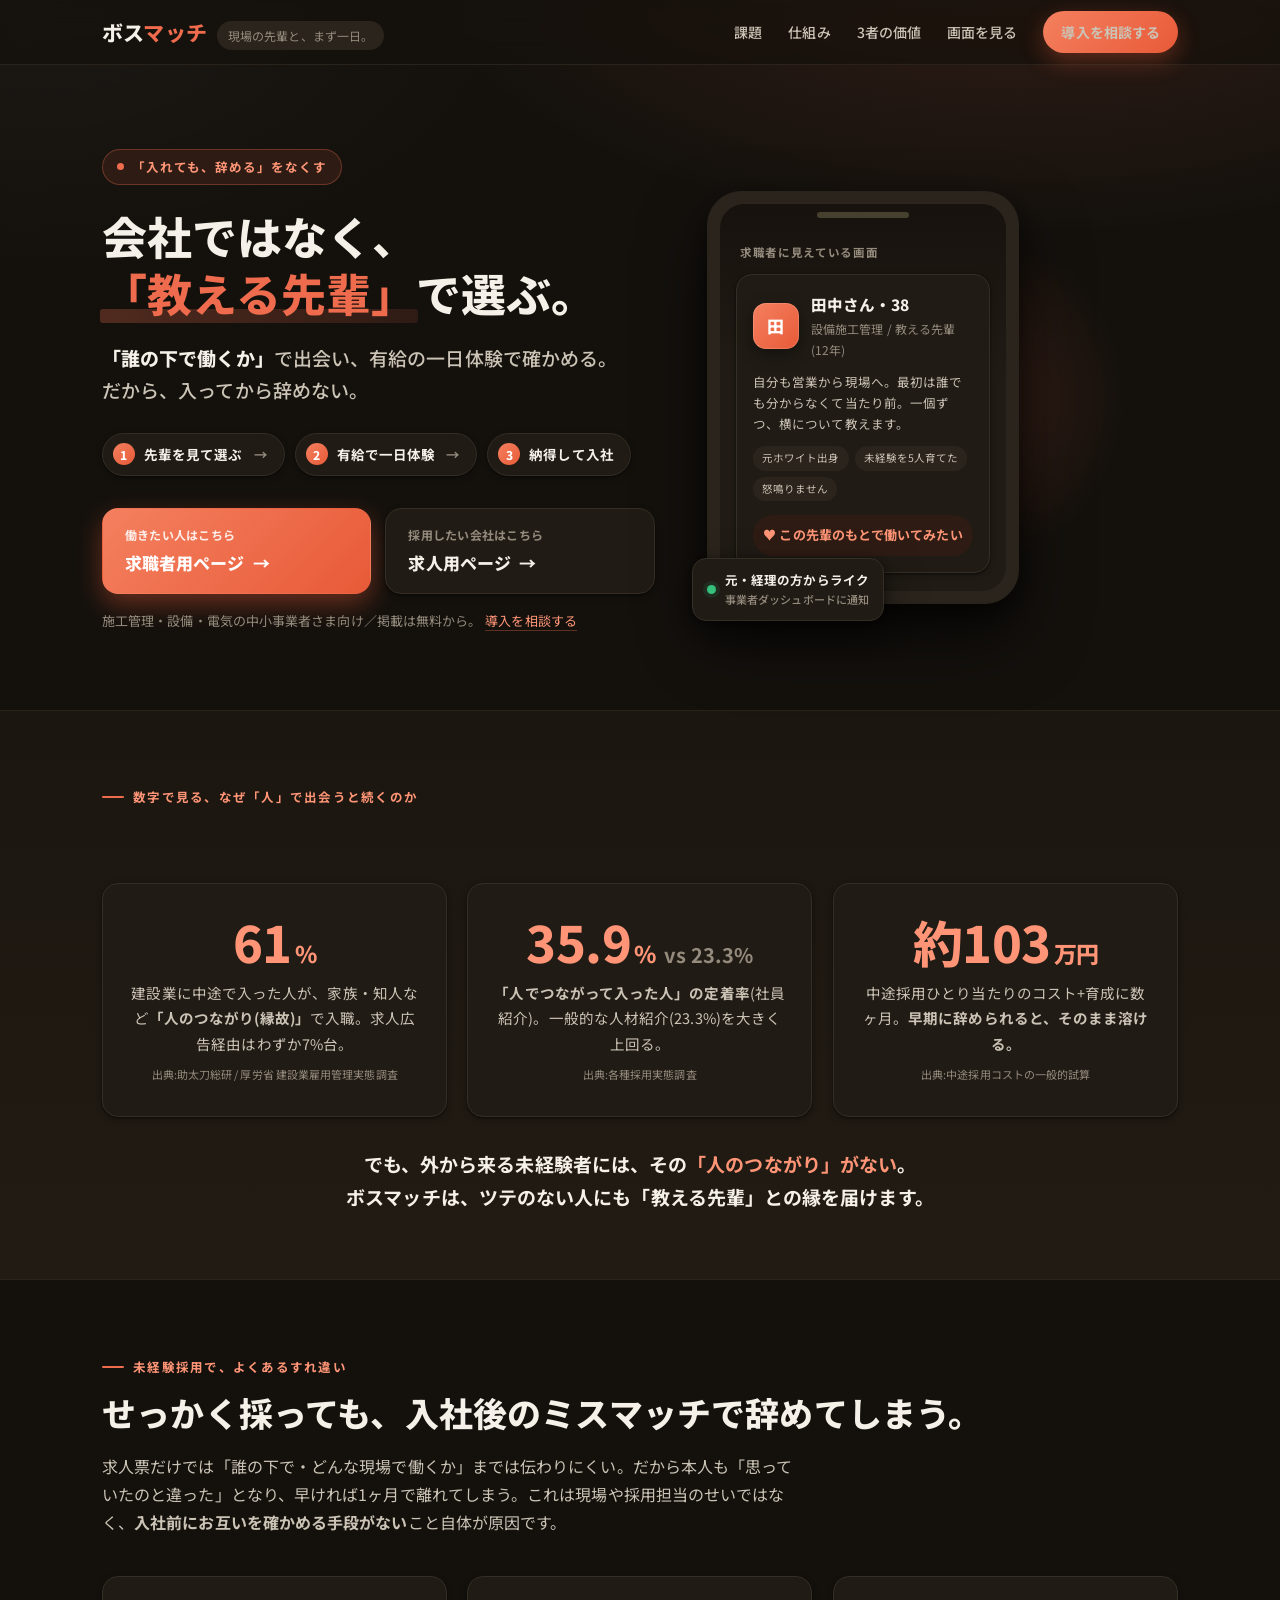
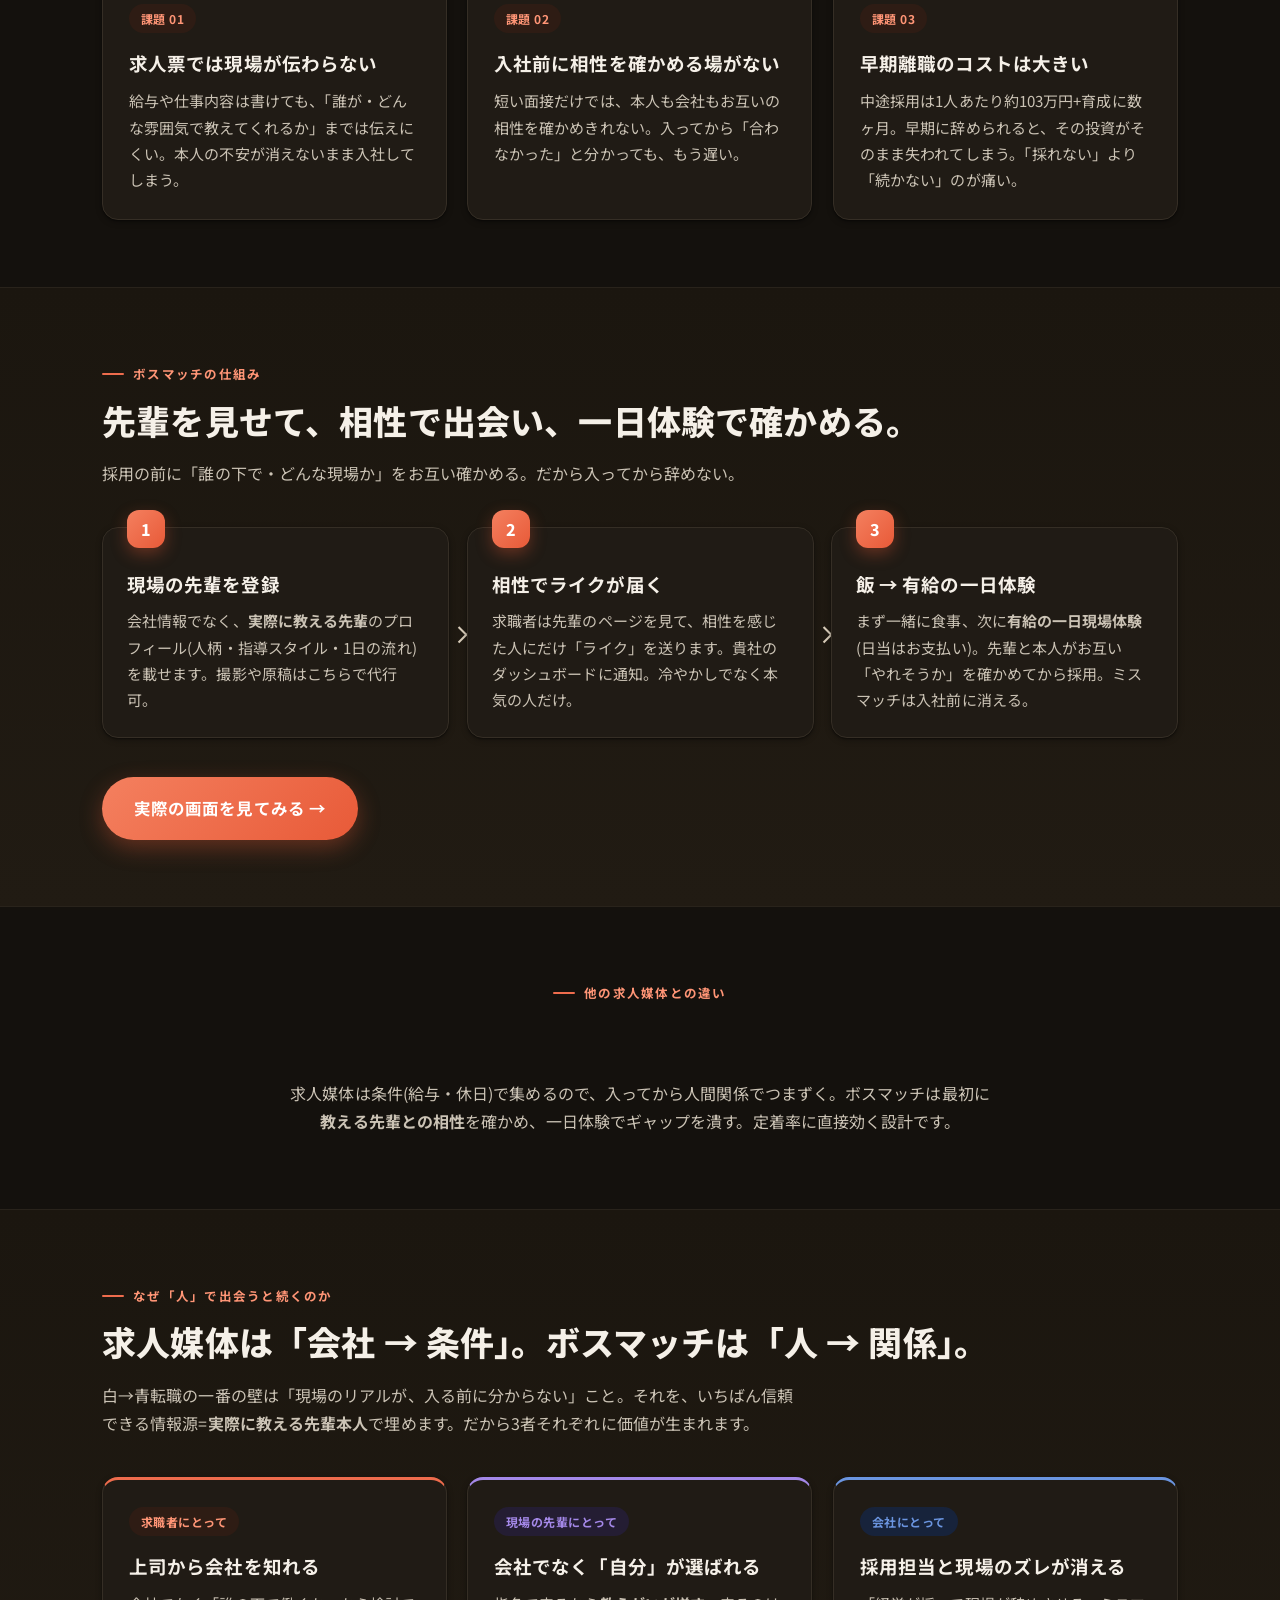
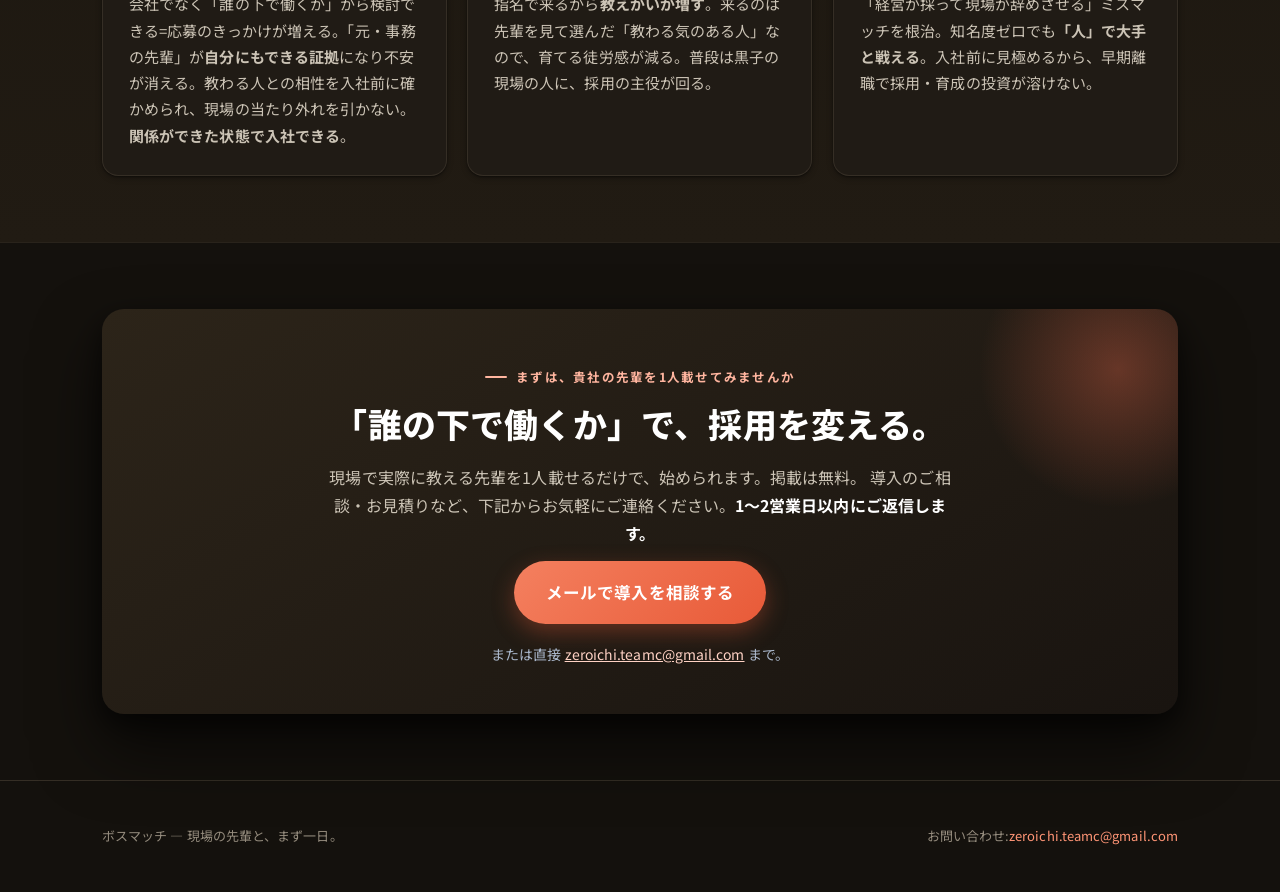
==== commit c7cfc157: "sync from claude-system@14b154e" ====
--- a/index.html
+++ b/index.html
@@ -58,11 +58,17 @@
         <li>有給で一日体験</li>
         <li>納得して入社</li>
       </ol>
-      <div class="cta-row">
-        <a class="btn btn-primary btn-lg" href="seekers.html">実際の画面を見る →</a>
-        <a class="btn btn-ghost" href="#contact">導入を相談する</a>
-      </div>
-      <p class="note">施工管理・設備・電気の中小事業者さま向け／掲載は無料から。</p>
+      <div class="cta-choice">
+        <a class="choice choice-primary" href="seekers.html">
+          <span class="ch-k">働きたい人はこちら</span>
+          <span class="ch-t">求職者用ページ <span class="ch-arrow">→</span></span>
+        </a>
+        <a class="choice" href="employer.html">
+          <span class="ch-k">採用したい会社はこちら</span>
+          <span class="ch-t">求人用ページ <span class="ch-arrow">→</span></span>
+        </a>
+      </div>
+      <p class="note">施工管理・設備・電気の中小事業者さま向け／掲載は無料から。<a href="#contact">導入を相談する</a></p>
     </div>
     <div class="hero-visual">
       <div class="phone">
--- a/styles.css
+++ b/styles.css
@@ -2,31 +2,33 @@
 @import url('https://fonts.googleapis.com/css2?family=Noto+Sans+JP:wght@400;500;700;800&display=swap');
 
 :root {
-  --paper: #faf7f2;
-  --paper-2: #f3eee5;
-  --surface: #ffffff;
-  --ink: #15233b;
-  --ink-soft: #3a4658;
-  --muted: #717a88;
-  --line: #ebe4d8;
-  --line-soft: #f1ebe1;
+  /* dark premium palette — warm near-black base, coral as the single accent */
+  --paper: #14110d;        /* page base */
+  --paper-2: #2b241c;      /* subtle raised chip bg */
+  --surface: #201b15;      /* elevated card / panel */
+  --ink: #f5f0e8;          /* primary text (warm off-white) */
+  --ink-soft: #cbc3b5;     /* secondary text */
+  --muted: #948b7d;        /* tertiary / captions */
+  --line: #352e25;         /* hairline borders */
+  --line-soft: #29231b;    /* softer dividers */
   --accent: #ee6c4d;       /* CTA / like */
-  --accent-ink: #c84a2c;
-  --accent-soft: #fff1ec;
+  --accent-ink: #ff9576;   /* accent as text/label on dark */
+  --accent-soft: #2e1c14;  /* accent-tinted pill bg */
   --accent-grad: linear-gradient(135deg, #f4805f 0%, #e85a38 100%);
-  --navy: #15233b;
-  --navy-2: #1d3050;
-  --navy-grad: linear-gradient(150deg, #1d3050 0%, #15233b 100%);
-  --good: #1f9d63;
-  --amber: #e6a417;
-  --blue: #3f72c2;
-  --violet: #6a4bb5;
+  --navy: #241d16;         /* dark warm panel */
+  --navy-2: #2f2820;
+  --navy-grad: linear-gradient(150deg, #2c2419 0%, #191410 100%);
+  --good: #35c07b;
+  --amber: #eab53a;
+  --blue: #6b95e0;
+  --violet: #a488e8;
   --radius: 16px;
   --radius-lg: 22px;
-  --shadow-sm: 0 1px 2px rgba(21,35,59,.05), 0 2px 6px rgba(21,35,59,.04);
-  --shadow: 0 2px 6px rgba(21,35,59,.05), 0 14px 34px rgba(21,35,59,.07);
-  --shadow-lg: 0 8px 18px rgba(21,35,59,.08), 0 30px 60px rgba(21,35,59,.12);
+  --shadow-sm: 0 1px 2px rgba(0,0,0,.4), 0 2px 6px rgba(0,0,0,.32);
+  --shadow: 0 2px 8px rgba(0,0,0,.4), 0 16px 38px rgba(0,0,0,.5);
+  --shadow-lg: 0 10px 24px rgba(0,0,0,.5), 0 34px 66px rgba(0,0,0,.62);
   --maxw: 1120px;
+  color-scheme: dark;
   font-synthesis-weight: none;
 }
 
@@ -38,9 +40,10 @@
     "Yu Gothic", Meiryo, sans-serif;
   color: var(--ink);
   background:
-    radial-gradient(1100px 520px at 78% -8%, #fff4ee 0%, rgba(255,244,238,0) 60%),
-    radial-gradient(900px 480px at 4% 2%, #f0f4fb 0%, rgba(240,244,251,0) 55%),
+    radial-gradient(1100px 560px at 80% -10%, rgba(238,108,77,.16) 0%, rgba(238,108,77,0) 58%),
+    radial-gradient(900px 500px at 2% 0%, rgba(255,255,255,.035) 0%, rgba(255,255,255,0) 55%),
     var(--paper);
+  background-attachment: fixed;
   line-height: 1.75;
   letter-spacing: .005em;
   -webkit-font-smoothing: antialiased;
@@ -72,7 +75,7 @@
   position: sticky; top: 0; z-index: 30;
   display: flex; justify-content: center; align-items: center; gap: 14px;
   padding: 13px 16px;
-  background: rgba(250,247,242,.86);
+  background: rgba(20,17,13,.72);
   backdrop-filter: saturate(1.6) blur(12px);
   -webkit-backdrop-filter: saturate(1.6) blur(12px);
   border-bottom: 1px solid var(--line-soft);
@@ -84,7 +87,7 @@
 }
 .viewswitch-wrap .vs-home em { color: var(--accent); font-style: normal; }
 .viewswitch {
-  display: inline-flex; background: #fff; border: 1px solid var(--line);
+  display: inline-flex; background: var(--surface); border: 1px solid var(--line);
   border-radius: 999px; padding: 5px; box-shadow: var(--shadow-sm);
 }
 .viewswitch a {
@@ -135,7 +138,7 @@
 /* ---- top nav ---- */
 header.site {
   position: sticky; top: 0; z-index: 20;
-  background: rgba(250,247,242,.82);
+  background: rgba(20,17,13,.72);
   backdrop-filter: saturate(1.6) blur(12px);
   -webkit-backdrop-filter: saturate(1.6) blur(12px);
   border-bottom: 1px solid var(--line-soft);
@@ -165,7 +168,7 @@
 .btn-primary { background: var(--accent-grad); color: #fff; box-shadow: 0 8px 22px rgba(232,90,56,.34); }
 .btn-primary:hover { box-shadow: 0 12px 30px rgba(232,90,56,.42); transform: translateY(-2px); }
 .btn-primary:active { transform: translateY(0); }
-.btn-ghost { background: #fff; color: var(--ink); border: 1px solid var(--line); box-shadow: var(--shadow-sm); }
+.btn-ghost { background: var(--surface); color: var(--ink); border: 1px solid var(--line); box-shadow: var(--shadow-sm); }
 .btn-ghost:hover { border-color: var(--ink); transform: translateY(-2px); }
 .btn-sm { padding: 9px 18px; font-size: 14px; }
 
@@ -180,7 +183,7 @@
   display: inline-flex; align-items: center; gap: 8px;
   font-size: 12.5px; font-weight: 700; letter-spacing: .08em;
   color: var(--accent-ink); background: var(--accent-soft);
-  border: 1px solid #f6d9cd; border-radius: 999px;
+  border: 1px solid rgba(238,108,77,.32); border-radius: 999px;
   padding: 6px 14px; margin-bottom: 22px;
 }
 .kicker::before { content: ""; width: 7px; height: 7px; border-radius: 50%; background: var(--accent); }
@@ -203,7 +206,7 @@
 .hero-flow li {
   counter-increment: hf; position: relative;
   display: inline-flex; align-items: center; gap: 9px;
-  background: #fff; border: 1px solid var(--line); border-radius: 999px;
+  background: var(--surface); border: 1px solid var(--line); border-radius: 999px;
   padding: 9px 16px 9px 10px; font-size: 13.5px; font-weight: 700; color: var(--ink);
   box-shadow: var(--shadow-sm);
 }
@@ -219,6 +222,29 @@
 @media (max-width: 400px) { .hero-flow li:not(:last-child)::after { display: none; } }
 .hero .cta-row { display: flex; gap: 14px; flex-wrap: wrap; align-items: center; }
 .hero .note { font-size: 13px; color: var(--muted); margin-top: 16px; }
+.hero .note a { color: var(--accent-ink); text-decoration: none; margin-left: 4px; border-bottom: 1px solid rgba(238,108,77,.35); }
+.hero .note a:hover { border-color: var(--accent-ink); }
+
+/* ホームの2つの入口ボタン(求職者用 / 求人用) */
+.cta-choice { display: flex; gap: 14px; flex-wrap: wrap; }
+.choice {
+  flex: 1 1 220px; display: flex; flex-direction: column; gap: 3px;
+  padding: 15px 22px; border-radius: 16px; text-decoration: none;
+  background: var(--surface); border: 1px solid var(--line); box-shadow: var(--shadow-sm);
+  transition: transform .14s ease, box-shadow .2s, border-color .2s;
+}
+.choice:hover { transform: translateY(-3px); box-shadow: var(--shadow); }
+.choice .ch-k { font-size: 12px; font-weight: 700; letter-spacing: .02em; color: var(--muted); }
+.choice .ch-t { font-size: 17px; font-weight: 800; color: var(--ink); display: flex; align-items: center; gap: 8px; }
+.choice .ch-arrow { transition: transform .16s ease; }
+.choice:hover .ch-arrow { transform: translateX(4px); }
+.choice.choice-primary {
+  background: var(--accent-grad); border-color: transparent;
+  box-shadow: 0 10px 26px rgba(232,90,56,.4);
+}
+.choice.choice-primary:hover { box-shadow: 0 14px 34px rgba(232,90,56,.5); }
+.choice.choice-primary .ch-k { color: rgba(255,255,255,.88); }
+.choice.choice-primary .ch-t { color: #fff; }
 
 /* hero entrance (staggered) */
 @keyframes heroIn { from { opacity: 0; transform: translateY(18px); } to { opacity: 1; transform: none; } }
@@ -253,20 +279,20 @@
   filter: blur(6px); pointer-events: none;
 }
 .phone {
-  width: 312px; max-width: 88vw; background: #fff; border-radius: 34px;
+  width: 312px; max-width: 88vw; background: #2a241c; border-radius: 34px;
   padding: 12px; box-shadow: var(--shadow-lg); border: 1px solid var(--line-soft);
   position: relative; z-index: 1;
 }
 .phone::before {
   content: ""; position: absolute; top: 20px; left: 50%; transform: translateX(-50%);
-  width: 92px; height: 6px; border-radius: 999px; background: #e9e2d6;
+  width: 92px; height: 6px; border-radius: 999px; background: #46402f;
 }
 .phone .screen {
-  background: linear-gradient(180deg, var(--paper) 0%, #fff 38%);
+  background: linear-gradient(180deg, #17120d 0%, var(--surface) 45%);
   border-radius: 24px; padding: 38px 16px 18px; overflow: hidden;
 }
 .phone .screen-label { font-size: 11.5px; font-weight: 700; letter-spacing: .06em; color: var(--muted); margin: 0 4px 12px; }
-.pcard { background: #fff; border: 1px solid var(--line); border-radius: 16px; padding: 16px; box-shadow: var(--shadow-sm); }
+.pcard { background: var(--surface); border: 1px solid var(--line); border-radius: 16px; padding: 16px; box-shadow: var(--shadow-sm); }
 .pcard .ptop { display: flex; gap: 12px; align-items: center; }
 .pcard .pname { font-weight: 800; font-size: 15.5px; }
 .pcard .prole { font-size: 12px; color: var(--muted); }
@@ -280,7 +306,7 @@
 }
 .float-chip {
   position: absolute; bottom: -18px; left: -16px;
-  background: #fff; border: 1px solid var(--line); border-radius: 14px;
+  background: var(--surface); border: 1px solid var(--line); border-radius: 14px;
   box-shadow: var(--shadow); padding: 10px 14px; font-size: 12.5px; font-weight: 700;
   display: flex; align-items: center; gap: 9px; max-width: 210px;
   animation: floaty 3.4s ease-in-out infinite;
@@ -293,7 +319,7 @@
 /* ---- generic section ---- */
 section.block { padding: 66px 0; }
 section.block.alt {
-  background: linear-gradient(180deg, #fff 0%, #fffdfb 100%);
+  background: linear-gradient(180deg, #1b160f 0%, #211b13 100%);
   border-top: 1px solid var(--line-soft); border-bottom: 1px solid var(--line-soft);
 }
 .eyebrow {
@@ -314,7 +340,7 @@
   transition: transform .18s ease, box-shadow .18s ease, border-color .18s;
   position: relative;
 }
-.card:hover { transform: translateY(-4px); box-shadow: var(--shadow); border-color: #e2d8c8; }
+.card:hover { transform: translateY(-4px); box-shadow: var(--shadow); border-color: #4d4535; }
 .card .ix {
   display: inline-block; font-size: 12px; font-weight: 700; letter-spacing: .04em;
   color: var(--accent-ink); background: var(--accent-soft); border-radius: 999px;
@@ -326,9 +352,9 @@
 .card.v-seeker  { border-top: 3px solid var(--accent); }
 .card.v-seeker  .ix { color: var(--accent-ink); background: var(--accent-soft); }
 .card.v-mentor  { border-top: 3px solid var(--violet); }
-.card.v-mentor  .ix { color: var(--violet); background: #f1ecfb; }
+.card.v-mentor  .ix { color: var(--violet); background: #241d33; }
 .card.v-company { border-top: 3px solid var(--blue); }
-.card.v-company .ix { color: #2f5aa3; background: #eaf1fb; }
+.card.v-company .ix { color: var(--blue); background: #17233b; }
 
 /* ---- steps (flow) ---- */
 .steps { counter-reset: s; display: grid; gap: 18px; grid-template-columns: repeat(3,1fr); position: relative; }
@@ -383,14 +409,14 @@
 .ctaband .eyebrow { color: #ffb59f; }
 .ctaband .eyebrow::before { background: #ffb59f; }
 .ctaband h2 { color: #fff; }
-.ctaband p { color: #d4dcea; position: relative; }
+.ctaband p { color: var(--ink-soft); position: relative; }
 
 /* ---- lead form ---- */
 .formcard { background: var(--surface); border: 1px solid var(--line); border-radius: var(--radius); padding: 32px; box-shadow: var(--shadow); }
 .formrow { display: grid; gap: 14px; grid-template-columns: 1fr 1fr; }
 @media (max-width: 640px) { .formrow { grid-template-columns: 1fr; } }
 label.fl { font-size: 13px; font-weight: 700; color: var(--ink-soft); display: block; margin-bottom: 6px; }
-.inp { width: 100%; padding: 12px 14px; border: 1px solid var(--line); border-radius: 11px; font: inherit; background: #fff; transition: border-color .15s, box-shadow .15s; }
+.inp { width: 100%; padding: 12px 14px; border: 1px solid var(--line); border-radius: 11px; font: inherit; background: var(--surface); color: var(--ink); transition: border-color .15s, box-shadow .15s; }
 .inp:focus { outline: 0; border-color: var(--accent); box-shadow: 0 0 0 3px rgba(238,108,77,.16); }
 
 /* ---- footer ---- */
@@ -411,25 +437,36 @@
 .mentors { display: grid; gap: 18px; grid-template-columns: repeat(2,1fr); }
 @media (max-width: 680px) { .mentors { grid-template-columns: 1fr; } }
 .mentor { background: var(--surface); border: 1px solid var(--line); border-radius: var(--radius); padding: 20px; box-shadow: var(--shadow-sm); cursor: pointer; transition: border-color .15s, transform .15s, box-shadow .15s; }
-.mentor:hover { border-color: #e2d8c8; transform: translateY(-3px); box-shadow: var(--shadow); }
+.mentor:hover { border-color: #4d4535; transform: translateY(-3px); box-shadow: var(--shadow); }
 .mentor:active { transform: translateY(0); }
 .mentor .top { display: flex; gap: 14px; align-items: center; }
-.avatar { width: 58px; height: 58px; border-radius: 16px; display: grid; place-items: center; font-weight: 800; color: #fff; font-size: 20px; flex: 0 0 auto; box-shadow: var(--shadow-sm); }
+.avatar {
+  width: 58px; height: 58px; border-radius: 16px; display: grid; place-items: center;
+  font-weight: 800; color: #fff; font-size: 20px; flex: 0 0 auto; letter-spacing: 0;
+  box-shadow: inset 0 0 0 1px rgba(255,255,255,.14), 0 6px 16px rgba(0,0,0,.4);
+  position: relative;
+}
+/* online presence dot on an avatar (add .is-online on the avatar) */
+.avatar.is-online::after {
+  content: ""; position: absolute; right: -3px; bottom: -3px;
+  width: 15px; height: 15px; border-radius: 50%; background: var(--good);
+  box-shadow: 0 0 0 3px var(--surface), 0 0 10px rgba(53,192,123,.6);
+}
 .mentor .name { font-weight: 800; font-size: 17px; }
 .mentor .role { font-size: 13px; color: var(--muted); }
 .mentor .blurb { margin: 13px 0 0; font-size: 14px; color: var(--ink-soft); display: -webkit-box; -webkit-line-clamp: 4; -webkit-box-orient: vertical; overflow: hidden; }
-.mbti { display: inline-block; font-size: 11px; font-weight: 800; letter-spacing: .04em; background: #f1ecfb; color: var(--violet); padding: 2px 8px; border-radius: 999px; vertical-align: middle; margin-left: 4px; }
+.mbti { display: inline-block; font-size: 11px; font-weight: 800; letter-spacing: .04em; background: #241d33; color: var(--violet); padding: 2px 8px; border-radius: 999px; vertical-align: middle; margin-left: 4px; }
 .tags { display: flex; gap: 6px; flex-wrap: wrap; margin-top: 13px; }
 .tag { font-size: 12px; background: var(--paper-2); color: var(--ink-soft); padding: 4px 11px; border-radius: 999px; }
-.tag.live { background: #e7f7ef; color: var(--good); }
+.tag.live { background: #14271d; color: var(--good); }
 .mentor .row { display: flex; align-items: center; justify-content: space-between; margin-top: 16px; }
-.likebtn { display: inline-flex; align-items: center; gap: 7px; border: 1px solid var(--line); background: #fff; color: var(--accent-ink); font: inherit; font-weight: 700; font-size: 14px; padding: 9px 18px; border-radius: 999px; cursor: pointer; transition: all .15s; }
+.likebtn { display: inline-flex; align-items: center; gap: 7px; border: 1px solid var(--line); background: var(--surface); color: var(--accent-ink); font: inherit; font-weight: 700; font-size: 14px; padding: 9px 18px; border-radius: 999px; cursor: pointer; transition: all .15s; }
 .likebtn:hover { border-color: var(--accent); background: var(--accent-soft); }
 .likebtn.liked { background: var(--accent-grad); color: #fff; border-color: transparent; box-shadow: 0 6px 16px rgba(232,90,56,.3); }
 .likebtn .h { font-size: 15px; }
 
 /* modal */
-.modal-bg { position: fixed; inset: 0; background: rgba(21,35,59,.52); backdrop-filter: blur(2px); display: none; align-items: center; justify-content: center; padding: 20px; z-index: 60; }
+.modal-bg { position: fixed; inset: 0; background: rgba(0,0,0,.62); backdrop-filter: blur(3px); display: none; align-items: center; justify-content: center; padding: 20px; z-index: 60; }
 .modal-bg.open { display: flex; }
 .modal { background: var(--surface); border-radius: 20px; max-width: 480px; width: 100%; padding: 28px; box-shadow: var(--shadow-lg); max-height: 90vh; overflow: auto; }
 .modal .x { float: right; border: 0; background: none; font-size: 22px; cursor: pointer; color: var(--muted); line-height: 1; }
@@ -453,7 +490,7 @@
 .badge-new { font-size: 11px; font-weight: 800; color: #fff; background: var(--accent-grad); padding: 3px 9px; border-radius: 999px; margin-left: 8px; }
 .lead.contacted { opacity: .72; }
 .status-pill { font-size: 12px; font-weight: 700; color: var(--good); display: inline-flex; align-items: center; gap: 6px; }
-.empty { text-align: center; color: var(--muted); padding: 48px 20px; border: 1px dashed var(--line); border-radius: var(--radius); background: rgba(255,255,255,.5); }
+.empty { text-align: center; color: var(--muted); padding: 48px 20px; border: 1px dashed var(--line); border-radius: var(--radius); background: rgba(255,255,255,.03); }
 
 /* toast */
 .toast { position: fixed; left: 50%; bottom: 28px; transform: translateX(-50%) translateY(20px); background: var(--navy); color: #fff; padding: 14px 22px; border-radius: 14px; font-size: 14px; box-shadow: var(--shadow-lg); opacity: 0; pointer-events: none; transition: all .3s; z-index: 80; max-width: 90vw; }
@@ -502,7 +539,7 @@
 .regcta .rc-body { position: relative; z-index: 1; }
 .regcta .rc-k { font-size: 12px; font-weight: 800; letter-spacing: .08em; color: #ffb59f; }
 .regcta .rc-t { font-size: clamp(19px, 2.6vw, 23px); font-weight: 800; margin: 5px 0 4px; }
-.regcta .rc-sub { font-size: 13.5px; color: #d4dcea; }
+.regcta .rc-sub { font-size: 13.5px; color: var(--ink-soft); }
 .regcta .rc-btn {
   position: relative; z-index: 1; flex: 0 0 auto;
   display: inline-flex; align-items: center; gap: 9px;
@@ -555,3 +592,213 @@
   .stat .n { font-size: 38px; }
   .stat .n .vs { display: block; margin: 6px 0 0; }
 }
+
+/* =====================================================================
+   DEMO POLISH — VC 動画で「映る」製品画面の作り込み
+   ===================================================================== */
+
+/* ---- 求職者アプリ = 端末フレーム ---- */
+.device-stage {
+  display: flex; justify-content: center;
+  padding: 26px 16px 56px;
+}
+.device {
+  width: 412px; max-width: 94vw;
+  background: linear-gradient(160deg, #26211a, #0f0c09);
+  border-radius: 52px; padding: 13px;
+  box-shadow:
+    inset 0 0 0 1px rgba(255,255,255,.06),
+    0 2px 4px rgba(0,0,0,.5),
+    0 40px 90px rgba(0,0,0,.62);
+  position: relative;
+}
+.device::before { /* dynamic-island 風 */
+  content: ""; position: absolute; z-index: 5; top: 24px; left: 50%; transform: translateX(-50%);
+  width: 108px; height: 30px; border-radius: 999px; background: #000;
+  box-shadow: inset 0 0 0 1px rgba(255,255,255,.05);
+}
+.screen2 {
+  background: var(--paper); border-radius: 40px; overflow: hidden;
+  height: min(812px, 82vh); display: flex; flex-direction: column;
+  position: relative;
+}
+/* iOS 風ステータスバー */
+.statusbar {
+  display: flex; align-items: center; justify-content: space-between;
+  padding: 16px 26px 6px; font-size: 13px; font-weight: 700; color: var(--ink);
+  flex: 0 0 auto;
+}
+.statusbar .sb-icons { display: inline-flex; gap: 7px; align-items: center; opacity: .9; }
+.statusbar .sb-icons svg { display: block; }
+/* アプリ内トップバー */
+.appbar {
+  flex: 0 0 auto; padding: 6px 20px 14px;
+  border-bottom: 1px solid var(--line-soft);
+  background: linear-gradient(180deg, rgba(238,108,77,.07), rgba(238,108,77,0));
+}
+.appbar .ab-top { display: flex; align-items: center; justify-content: space-between; }
+.appbar .ab-title { font-size: 19px; font-weight: 800; letter-spacing: .01em; }
+.appbar .ab-title em { color: var(--accent); font-style: normal; }
+.appbar .ab-live {
+  display: inline-flex; align-items: center; gap: 6px;
+  font-size: 11.5px; font-weight: 800; color: var(--good);
+  background: rgba(53,192,123,.12); border: 1px solid rgba(53,192,123,.3);
+  padding: 4px 10px; border-radius: 999px;
+}
+.appbar .ab-live .dot { width: 7px; height: 7px; border-radius: 50%; background: var(--good); box-shadow: 0 0 8px rgba(53,192,123,.8); animation: pulse 1.8s ease-in-out infinite; }
+@keyframes pulse { 0%,100% { opacity: 1; } 50% { opacity: .35; } }
+.appbar .ab-sub { font-size: 12.5px; color: var(--muted); margin-top: 5px; }
+/* スクロールする先輩フィード */
+.feed {
+  flex: 1 1 auto; overflow-y: auto; -webkit-overflow-scrolling: touch;
+  padding: 16px 16px 26px; display: flex; flex-direction: column; gap: 14px;
+}
+.feed::-webkit-scrollbar { width: 0; }
+.feed-hint {
+  font-size: 12.5px; color: var(--ink-soft); line-height: 1.6;
+  background: var(--surface); border: 1px solid var(--line); border-radius: 14px;
+  padding: 12px 14px; box-shadow: var(--shadow-sm);
+}
+.feed-hint b { color: var(--ink); }
+
+/* ---- 先輩カード(アプリ内) ---- */
+.mcard {
+  background: var(--surface); border: 1px solid var(--line);
+  border-radius: 20px; overflow: hidden; box-shadow: var(--shadow-sm);
+  cursor: pointer; transition: transform .16s ease, box-shadow .16s ease, border-color .16s;
+  animation: cardIn .5s cubic-bezier(.2,.7,.2,1) both;
+}
+.mcard:active { transform: scale(.99); }
+@media (hover:hover) { .mcard:hover { transform: translateY(-3px); box-shadow: var(--shadow); border-color: #4d4535; } }
+@keyframes cardIn { from { opacity: 0; transform: translateY(14px); } to { opacity: 1; transform: none; } }
+.mcard .mc-cover { height: 6px; }
+.mcard .mc-body { padding: 16px 16px 15px; }
+.mcard .mc-top { display: flex; gap: 13px; align-items: center; }
+.mcard .avatar { width: 54px; height: 54px; border-radius: 15px; font-size: 21px; }
+.mcard .mc-name { font-weight: 800; font-size: 16.5px; line-height: 1.25; display: flex; align-items: center; gap: 7px; flex-wrap: wrap; }
+.mcard .mc-role { font-size: 12.5px; color: var(--muted); margin-top: 2px; }
+.mcard .mc-meta { display: flex; gap: 12px; margin: 13px 0 0; }
+.mcard .mc-meta .mm { font-size: 12px; color: var(--ink-soft); display: inline-flex; align-items: center; gap: 5px; }
+.mcard .mc-meta .mm b { color: var(--ink); font-weight: 800; font-size: 13.5px; }
+.mcard .mc-meta .star { color: var(--amber); }
+.mcard .mc-blurb {
+  margin: 12px 0 0; font-size: 13px; color: var(--ink-soft); line-height: 1.7;
+  display: -webkit-box; -webkit-line-clamp: 2; -webkit-box-orient: vertical; overflow: hidden;
+}
+.mcard .tags { margin-top: 12px; }
+.mcard .mc-foot { display: flex; align-items: center; gap: 10px; margin-top: 15px; }
+.mcard .mc-prev { font-size: 11.5px; color: var(--muted); flex: 1 1 auto; }
+.mcard .likebtn { flex: 0 0 auto; }
+
+/* ---- ハート・ライクボタンの演出 ---- */
+.likebtn .h { font-size: 15px; display: inline-block; transition: transform .2s; }
+.likebtn.liked .h { animation: heartPop .5s cubic-bezier(.2,1.4,.4,1); }
+@keyframes heartPop { 0% { transform: scale(1); } 35% { transform: scale(1.5); } 100% { transform: scale(1); } }
+/* ライクした瞬間に飛ぶハート */
+.fly-heart { position: fixed; z-index: 90; font-size: 22px; color: var(--accent); pointer-events: none; animation: flyHeart .9s ease-out forwards; }
+@keyframes flyHeart { 0% { opacity: 1; transform: translateY(0) scale(1);} 100% { opacity: 0; transform: translateY(-60px) scale(1.6);} }
+
+/* ---- モーダル演出(スライド&フェード) ---- */
+.modal-bg { transition: opacity .28s ease; opacity: 0; }
+.modal-bg.open { opacity: 1; }
+.modal { transform: translateY(24px) scale(.98); opacity: 0; transition: transform .3s cubic-bezier(.2,.8,.2,1), opacity .3s; }
+.modal-bg.open .modal { transform: none; opacity: 1; }
+@media (prefers-reduced-motion: reduce) {
+  .modal, .modal-bg, .mcard { transition: none; animation: none; transform: none; opacity: 1; }
+}
+.modal .m-hero {
+  margin: -28px -28px 16px; padding: 26px 28px 20px;
+  background: linear-gradient(160deg, rgba(238,108,77,.14), rgba(238,108,77,0));
+  border-bottom: 1px solid var(--line-soft);
+}
+
+/* ---- toast(アイコン付き) ---- */
+.toast { display: inline-flex; align-items: center; gap: 10px; font-weight: 600; border: 1px solid rgba(255,255,255,.08); }
+.toast::before { content: "✓"; display: inline-grid; place-items: center; width: 22px; height: 22px; border-radius: 50%; background: var(--good); color: #fff; font-size: 13px; font-weight: 800; flex: 0 0 auto; }
+
+/* ---- 事業者ダッシュボード:トラクション KPI ---- */
+.kpis { display: grid; grid-template-columns: repeat(4, 1fr); gap: 12px; margin: 4px 0 24px; }
+@media (max-width: 720px) { .kpis { grid-template-columns: repeat(2, 1fr); } }
+.kpi {
+  background: var(--surface); border: 1px solid var(--line); border-radius: 14px;
+  padding: 15px 16px; box-shadow: var(--shadow-sm);
+}
+.kpi .kv { font-size: 25px; font-weight: 800; letter-spacing: -.01em; line-height: 1; }
+.kpi .kv small { font-size: 13px; font-weight: 800; color: var(--muted); margin-left: 2px; }
+.kpi.accent .kv { color: var(--accent-ink); }
+.kpi .kl { font-size: 11.5px; color: var(--muted); margin-top: 8px; }
+
+/* ---- リード(届いたライク)のパイプライン表示 ---- */
+.lead { animation: cardIn .5s cubic-bezier(.2,.7,.2,1) both; }
+.lead .lt { align-items: center; }
+.lead .lt .avatar.seeker-av { width: 44px; height: 44px; font-size: 16px; border-radius: 13px; }
+.lead .arrow { color: var(--muted); font-size: 13px; margin: 0 2px; }
+.pipeline { display: flex; align-items: center; gap: 0; margin: 15px 0 4px; }
+.pipeline .pstep { display: flex; align-items: center; gap: 7px; font-size: 11.5px; font-weight: 700; color: var(--muted); }
+.pipeline .pstep .pnum {
+  width: 20px; height: 20px; border-radius: 50%; display: grid; place-items: center;
+  font-size: 11px; background: var(--paper-2); color: var(--muted); border: 1px solid var(--line);
+}
+.pipeline .pstep.done .pnum { background: var(--good); color: #fff; border-color: transparent; }
+.pipeline .pstep.active .pnum { background: var(--accent-grad); color: #fff; border-color: transparent; box-shadow: 0 0 0 4px rgba(238,108,77,.18); }
+.pipeline .pstep.done, .pipeline .pstep.active { color: var(--ink); }
+.pipeline .pbar { flex: 1 1 auto; height: 2px; background: var(--line); margin: 0 8px; border-radius: 2px; }
+.pipeline .pbar.filled { background: var(--good); }
+.lead .money { font-size: 12px; font-weight: 700; color: var(--good); }
+
+/* ---- ライク送信後の確認モーダル ---- */
+.like-done { text-align: center; padding: 6px 4px 2px; }
+.like-done .ld-badge {
+  width: 74px; height: 74px; border-radius: 50%; margin: 8px auto 16px;
+  display: grid; place-items: center; background: var(--accent-grad); color: #fff;
+  font-size: 34px; box-shadow: 0 12px 30px rgba(232,90,56,.5);
+  animation: badgePop .55s cubic-bezier(.2,1.5,.4,1) both;
+}
+@keyframes badgePop { 0% { transform: scale(.3); opacity: 0; } 60% { transform: scale(1.12); } 100% { transform: scale(1); opacity: 1; } }
+.like-done h3 { margin: 0 0 8px; font-size: 21px; }
+.like-done > p { margin: 0 auto 18px; color: var(--ink-soft); font-size: 14px; line-height: 1.7; max-width: 320px; }
+.like-done > p b { color: var(--ink); }
+.ld-steps {
+  text-align: left; background: var(--paper-2); border: 1px solid var(--line);
+  border-radius: 14px; padding: 14px 16px; margin: 0 0 20px;
+  display: flex; flex-direction: column; gap: 11px;
+}
+.ld-step { display: flex; align-items: center; gap: 11px; font-size: 13.5px; color: var(--ink-soft); font-weight: 600; }
+.ld-step.done { color: var(--ink); }
+.ld-n {
+  flex: 0 0 auto; width: 24px; height: 24px; border-radius: 50%;
+  display: grid; place-items: center; font-size: 12px; font-weight: 800;
+  background: var(--surface); border: 1px solid var(--line); color: var(--muted);
+}
+.ld-step.done .ld-n { background: var(--good); color: #fff; border-color: transparent; }
+.ld-foot { font-size: 12px; color: var(--muted); margin: 14px 0 2px; }
+
+/* 端末内に収まるボトムシート(求職者アプリのプロフィール) */
+.screen2 .modal-bg {
+  position: absolute; inset: 0; padding: 0; align-items: flex-end;
+  background: rgba(0,0,0,.5); z-index: 40;
+}
+.screen2 .modal {
+  width: 100%; max-width: none; max-height: 90%;
+  border-radius: 26px 26px 40px 40px; padding: 26px 22px 22px;
+  transform: translateY(100%);
+}
+.screen2 .modal-bg.open .modal { transform: none; }
+.screen2 .modal::before { /* grab handle */
+  content: ""; position: absolute; top: 10px; left: 50%; transform: translateX(-50%);
+  width: 42px; height: 5px; border-radius: 999px; background: var(--line);
+}
+.screen2 .modal .m-hero { margin: 8px -22px 16px; padding: 18px 22px 18px; }
+.screen2 .modal .x { position: absolute; top: 14px; right: 16px; }
+/* プロフィールの主要CTAをシート下部に固定(常に押せる) */
+.screen2 .modal .actions {
+  position: sticky; bottom: 0; z-index: 2; margin: 18px -22px 0; padding: 14px 22px 6px;
+  background: linear-gradient(to top, var(--surface) 74%, transparent);
+}
+.screen2 .modal > p:last-child { margin-bottom: 4px; }
+
+/* 端末フレームは狭幅で少しだけ縮める */
+@media (max-width: 480px) {
+  .device { border-radius: 44px; padding: 10px; }
+  .screen2 { border-radius: 34px; height: min(760px, 80vh); }
+}
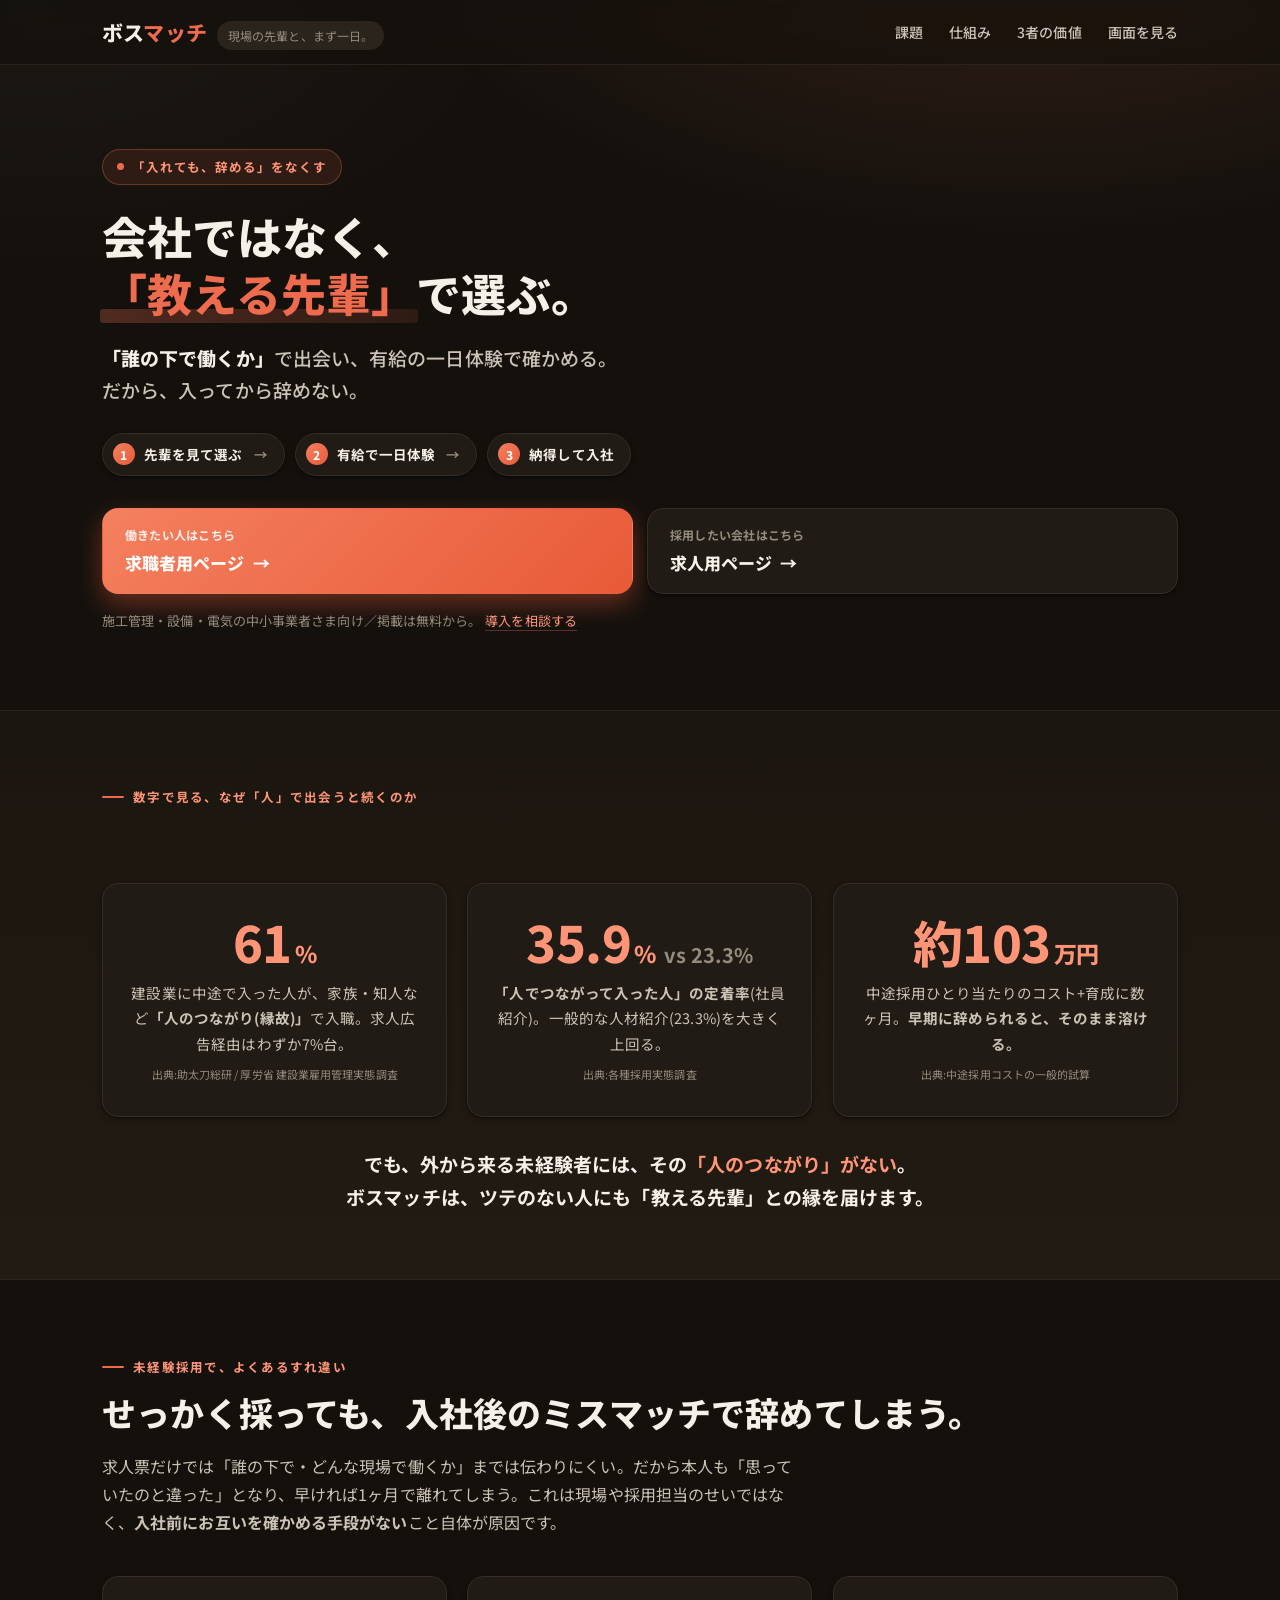
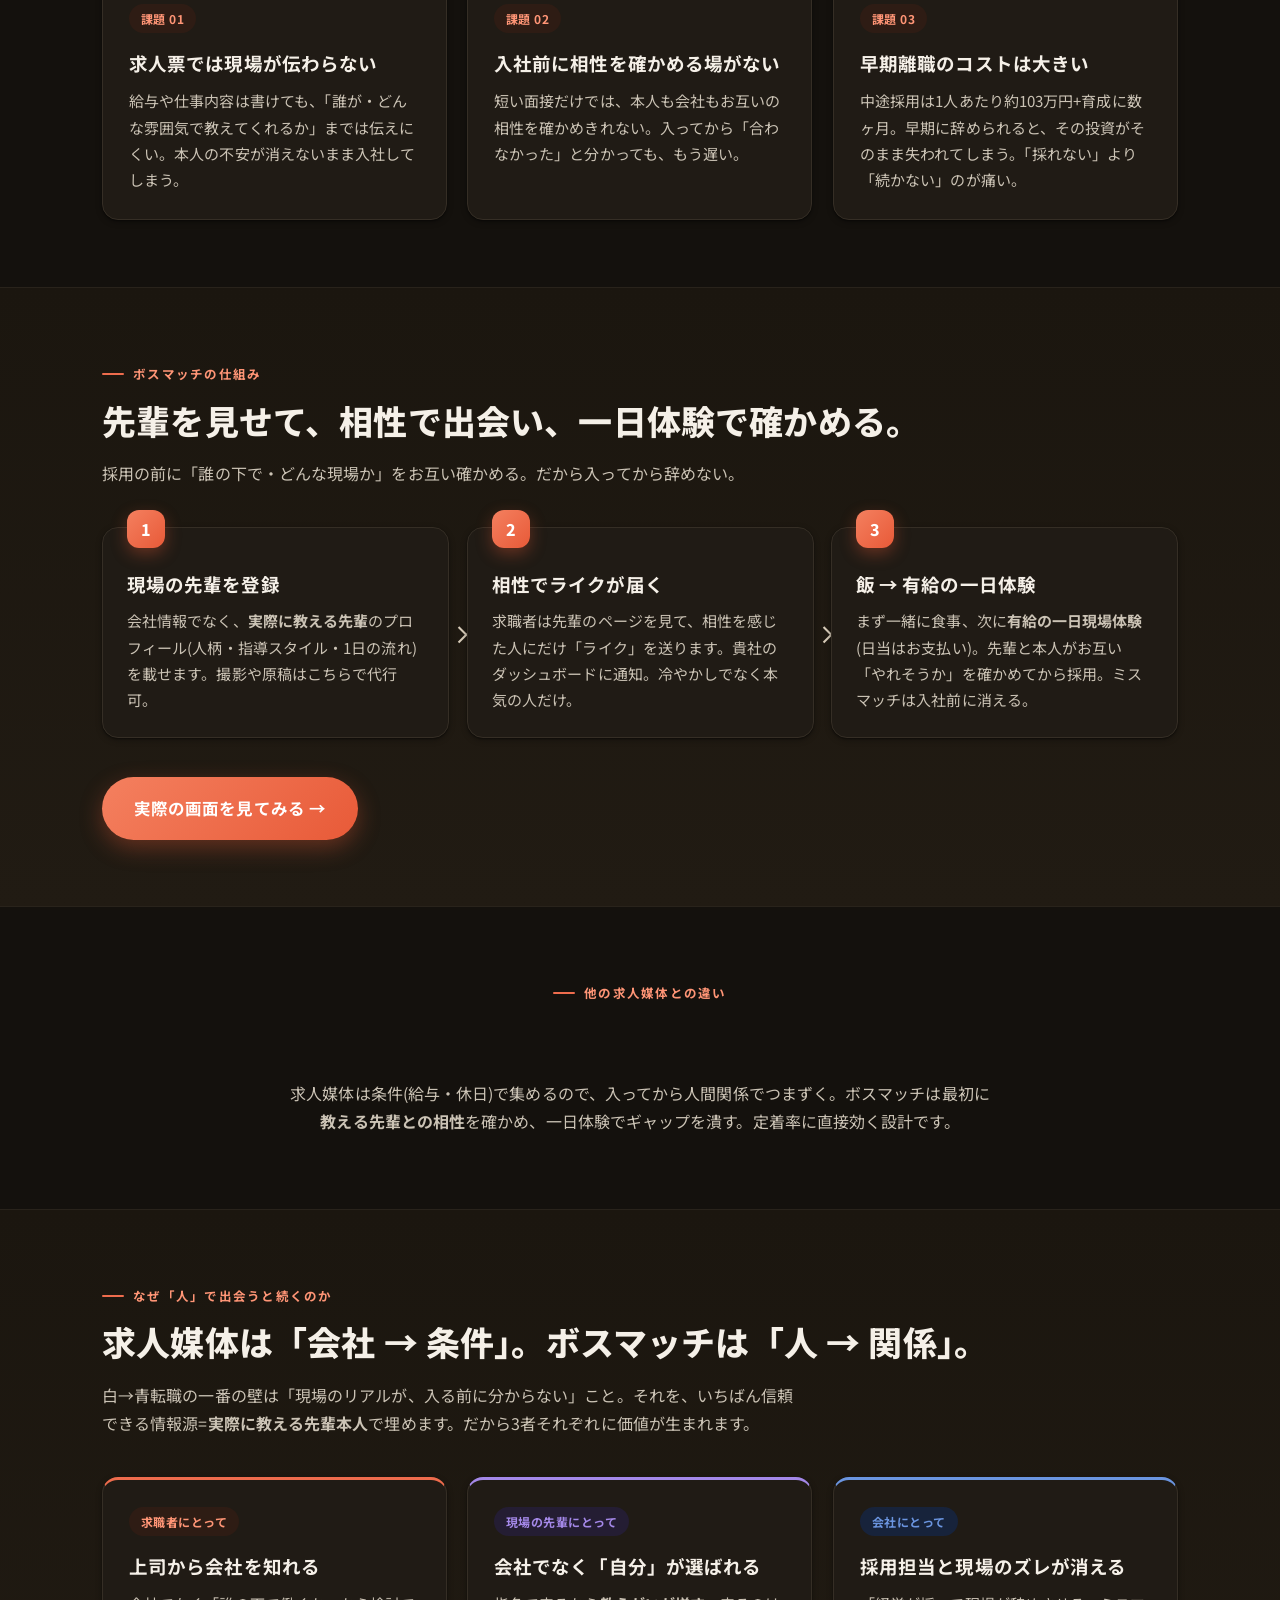
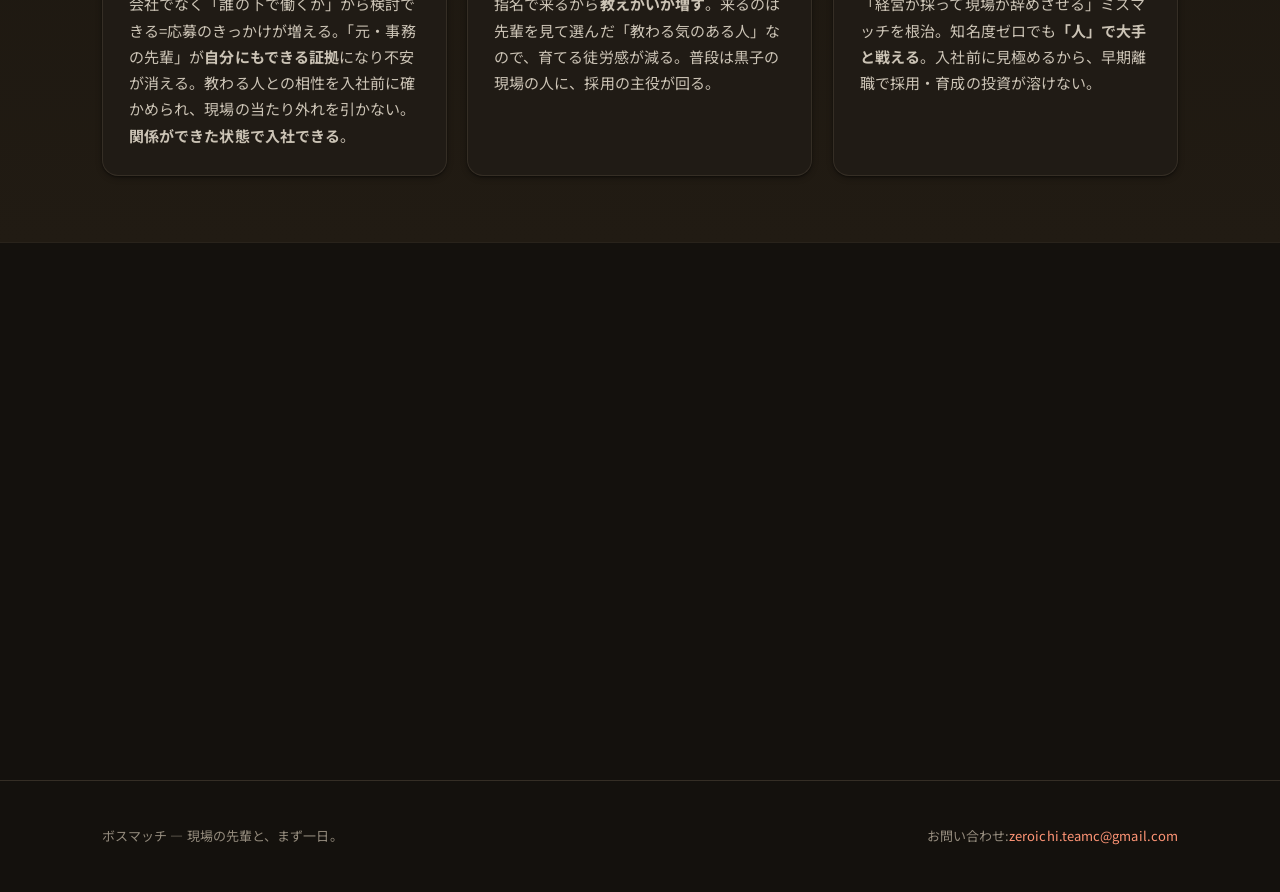
==== commit 068cf978: "sync from claude-system@fbf065b" ====
--- a/index.html
+++ b/index.html
@@ -41,7 +41,6 @@
       <a href="#how">仕組み</a>
       <a href="#value">3者の価値</a>
       <a href="seekers.html">画面を見る</a>
-      <a class="btn btn-primary btn-sm" href="#contact">導入を相談する</a>
     </nav>
   </div>
 </header>
@@ -70,29 +69,6 @@
       </div>
       <p class="note">施工管理・設備・電気の中小事業者さま向け／掲載は無料から。<a href="#contact">導入を相談する</a></p>
     </div>
-    <div class="hero-visual">
-      <div class="phone">
-        <div class="screen">
-          <p class="screen-label">求職者に見えている画面</p>
-          <div class="pcard">
-            <div class="ptop">
-              <div class="avatar" style="background:linear-gradient(135deg,#f4805f,#e85a38);width:46px;height:46px;font-size:17px;border-radius:13px">田</div>
-              <div>
-                <div class="pname">田中さん・38</div>
-                <div class="prole">設備施工管理 / 教える先輩(12年)</div>
-              </div>
-            </div>
-            <p class="pblurb">自分も営業から現場へ。最初は誰でも分からなくて当たり前。一個ずつ、横について教えます。</p>
-            <div class="ptags"><span class="ptag">元ホワイト出身</span><span class="ptag">未経験を5人育てた</span><span class="ptag">怒鳴りません</span></div>
-            <div class="plike">♥ この先輩のもとで働いてみたい</div>
-          </div>
-        </div>
-        <div class="float-chip">
-          <span class="fdot"></span>
-          <span>元・経理の方からライク<small>事業者ダッシュボードに通知</small></span>
-        </div>
-      </div>
-    </div>
   </div>
 </section>
 
--- a/styles.css
+++ b/styles.css
@@ -174,7 +174,7 @@
 
 /* ---- hero (LP) ---- */
 .hero { padding: 84px 0 64px; }
-.hero-grid { display: grid; grid-template-columns: 1.08fr .92fr; gap: 52px; align-items: center; }
+.hero-grid { display: grid; grid-template-columns: 1fr; gap: 52px; align-items: center; }
 @media (max-width: 920px) {
   .hero-grid { grid-template-columns: 1fr; gap: 40px; }
   .hero-visual { order: -1; display: flex; justify-content: center; }
